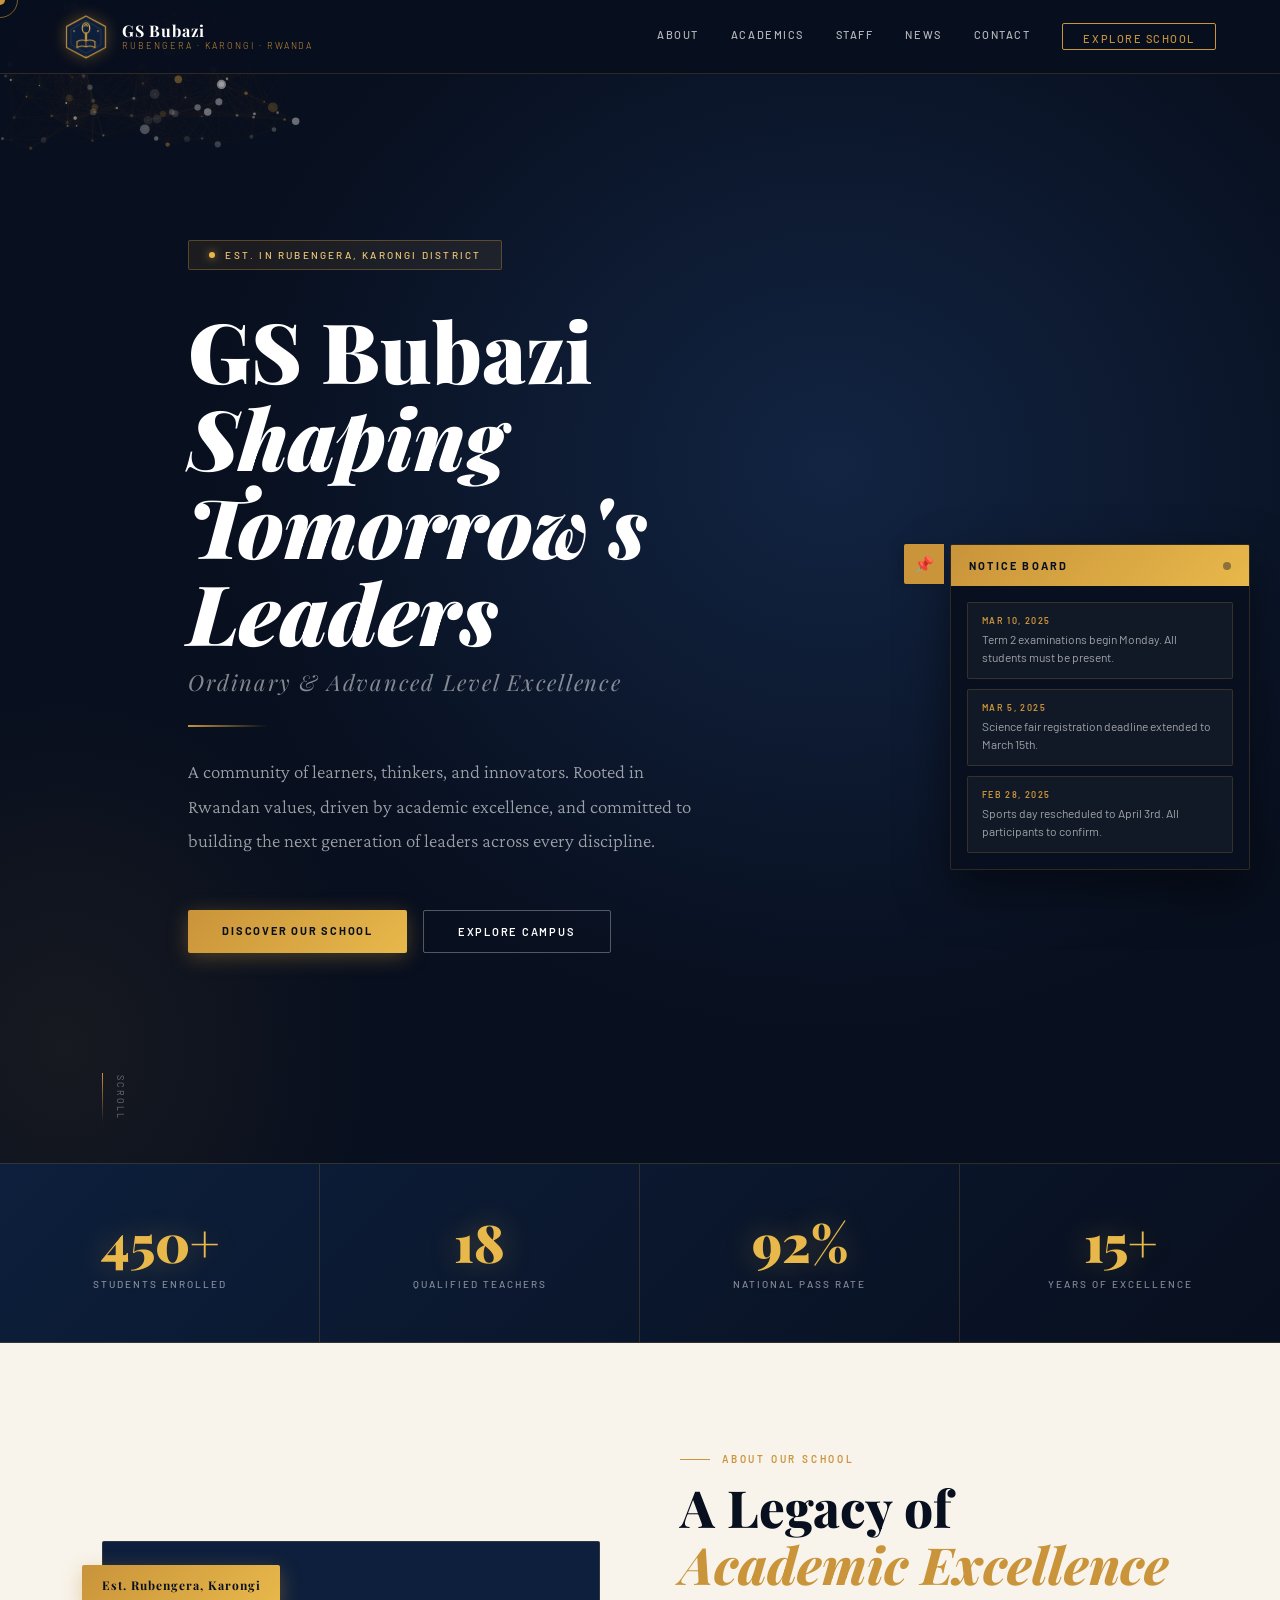
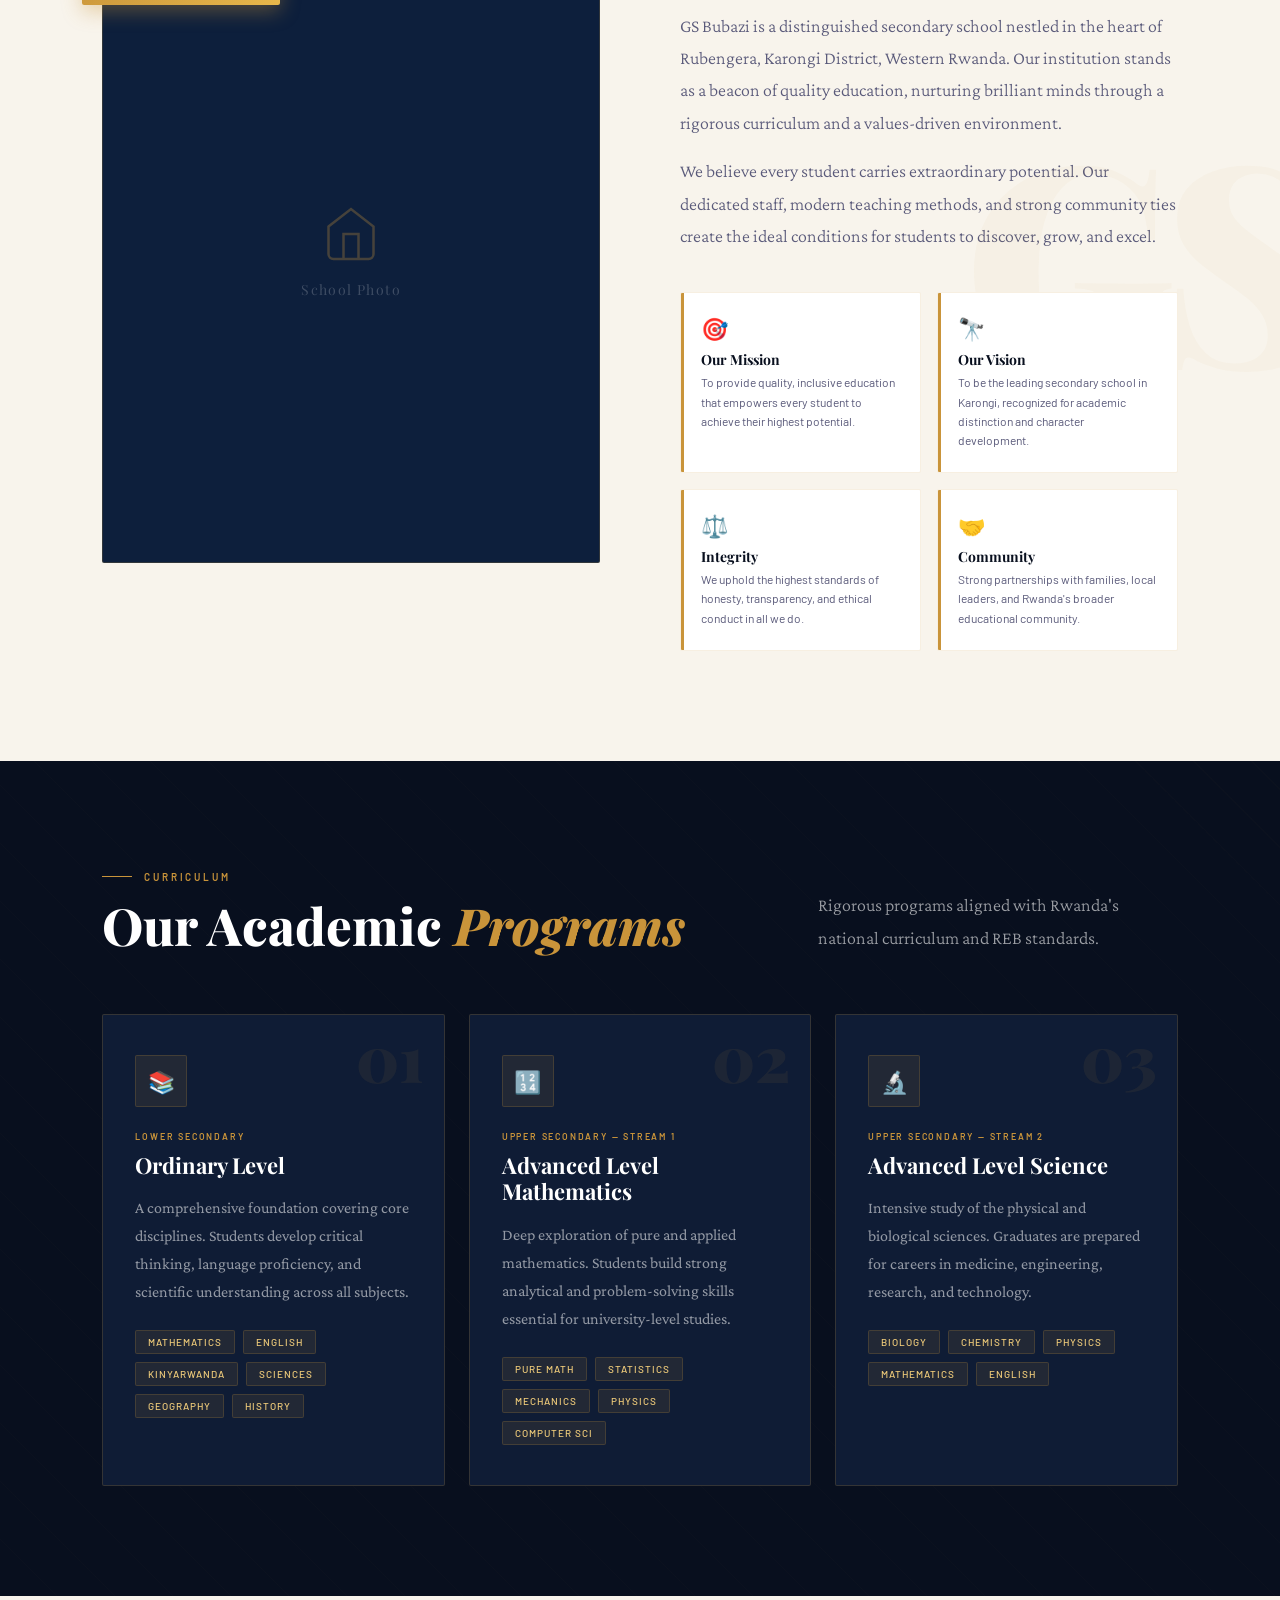
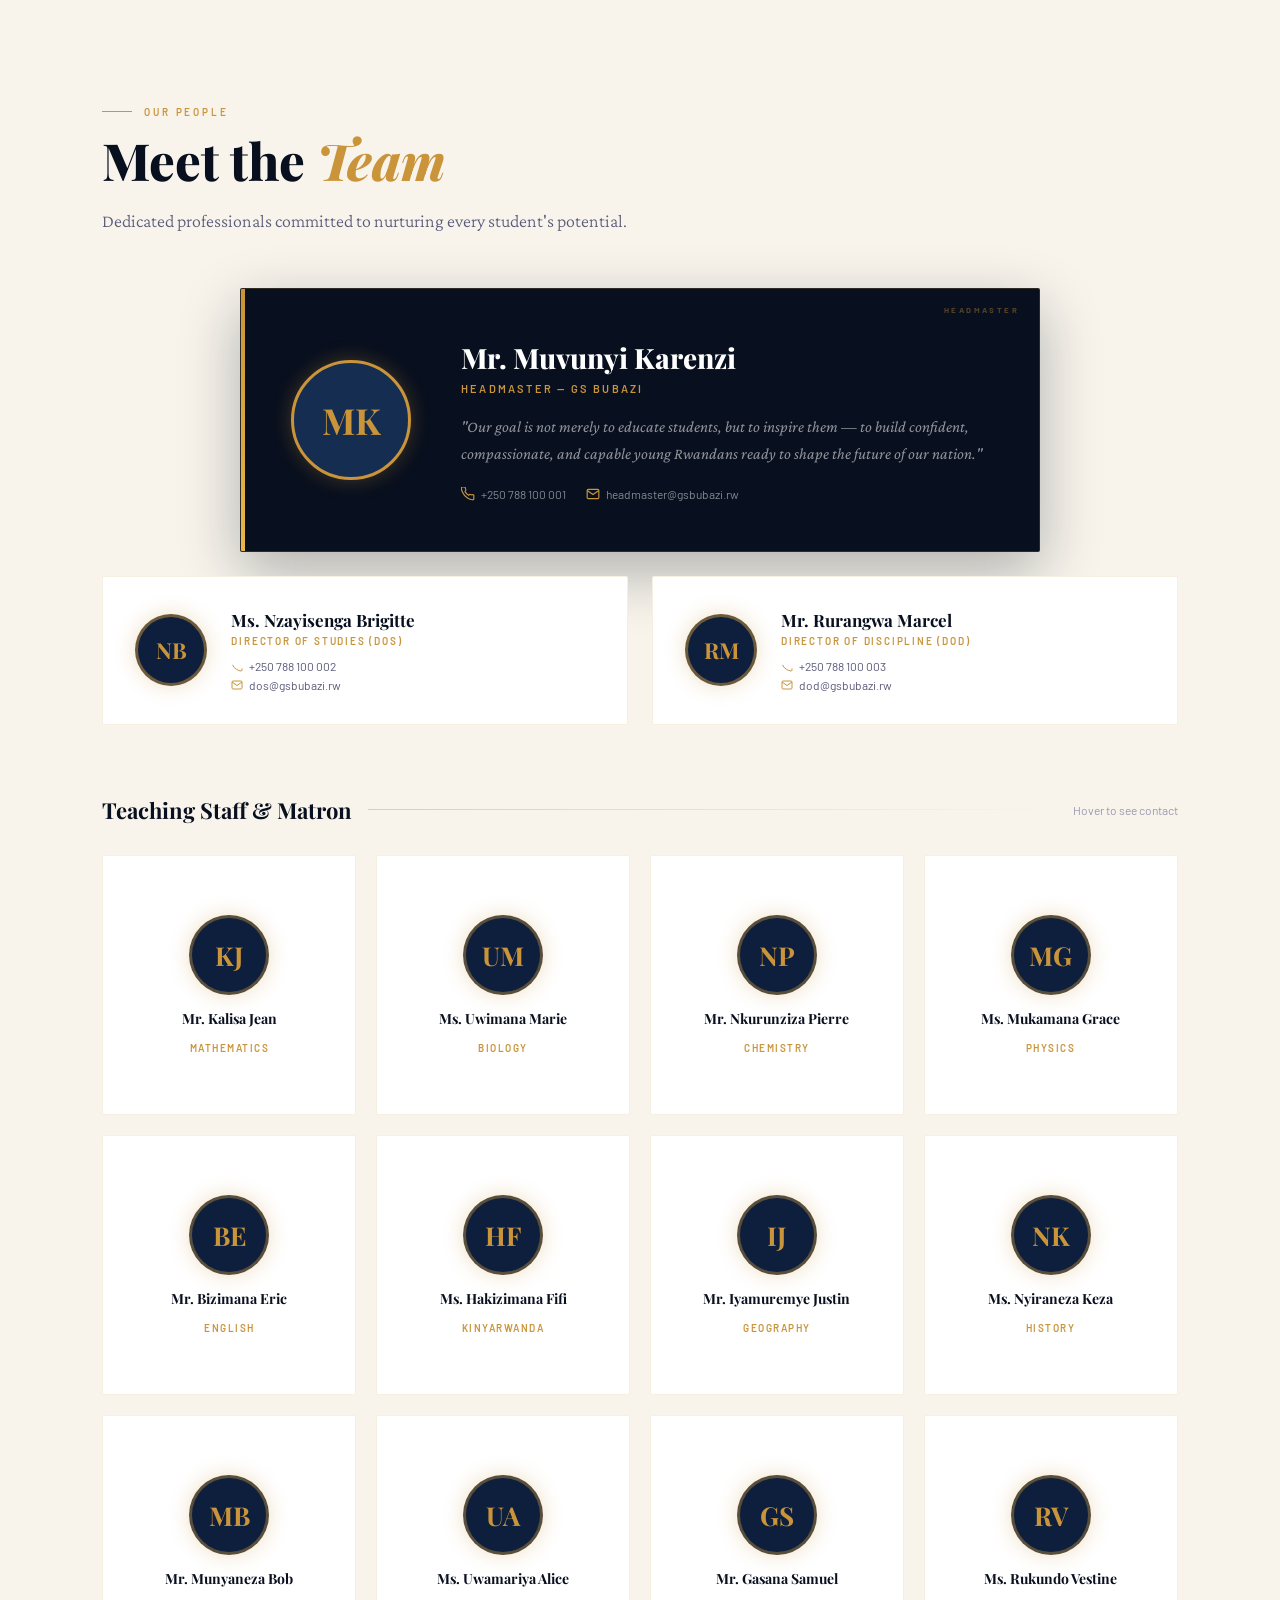
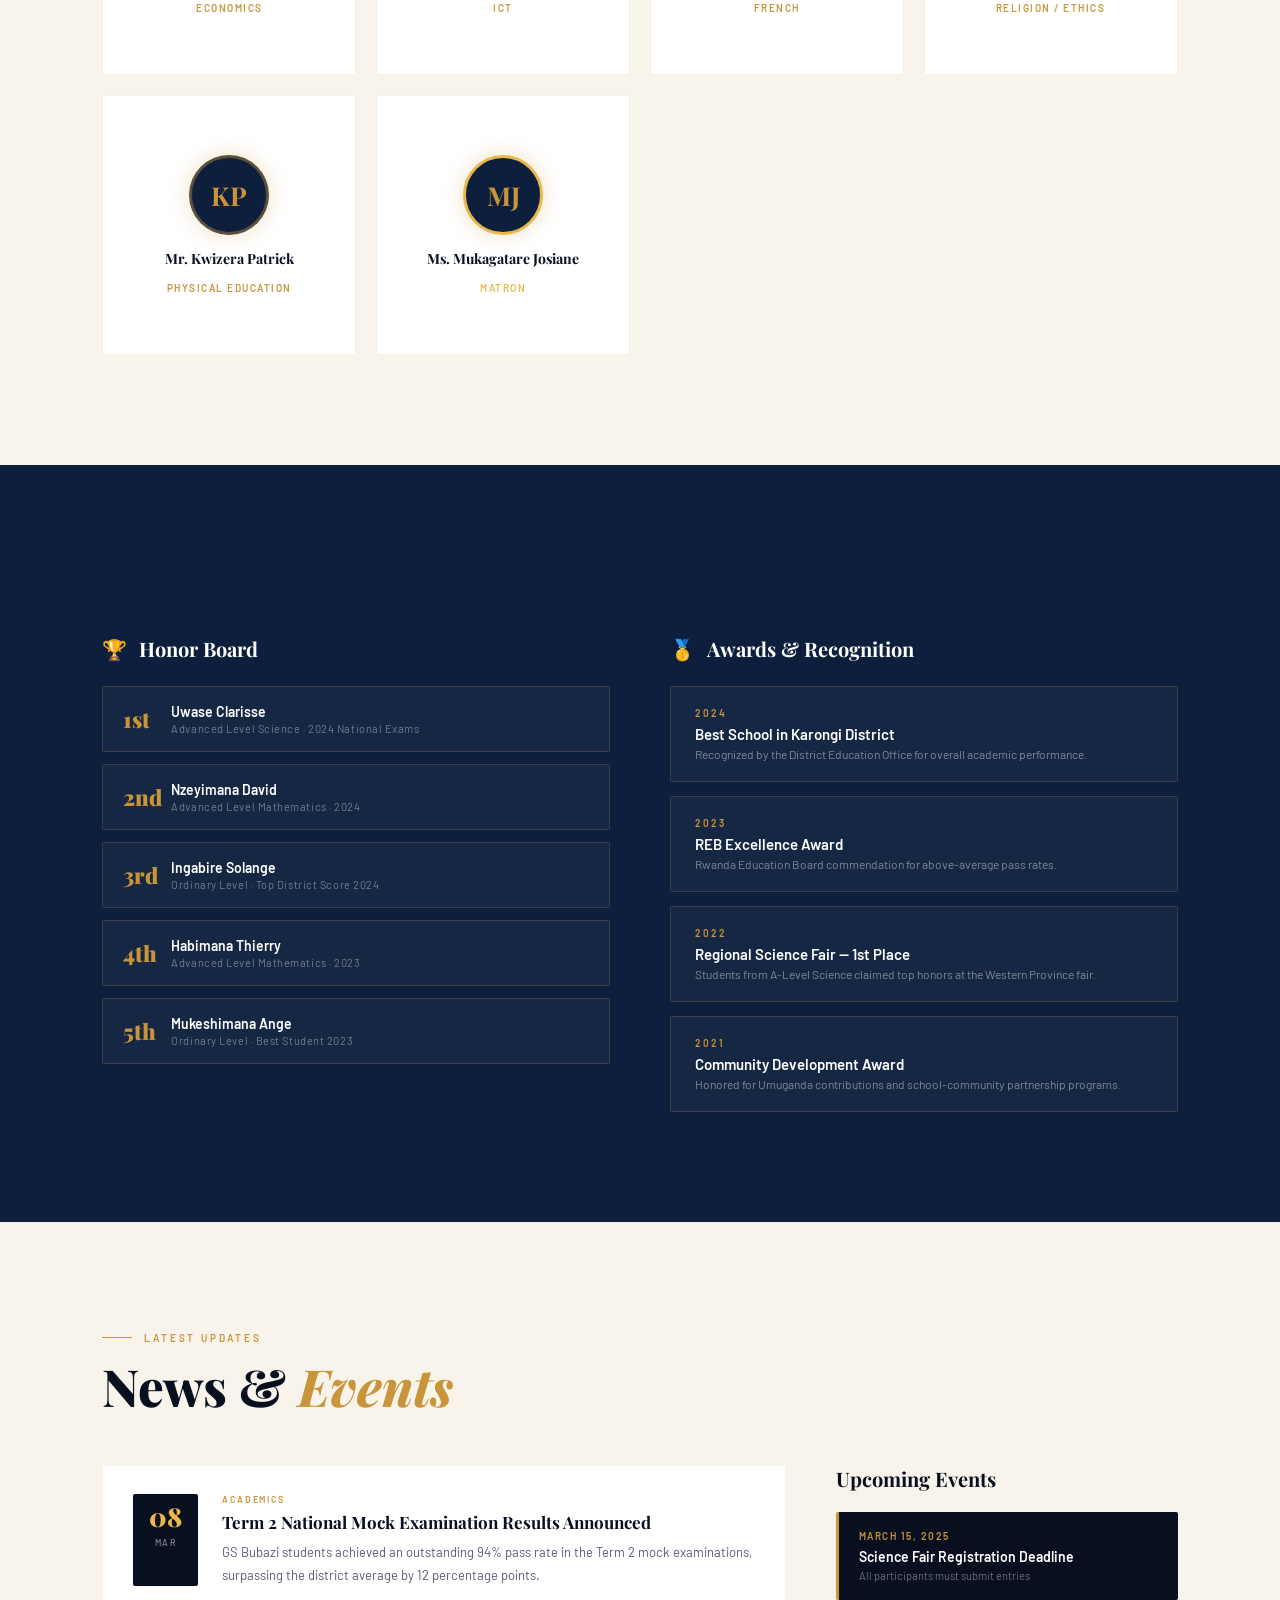
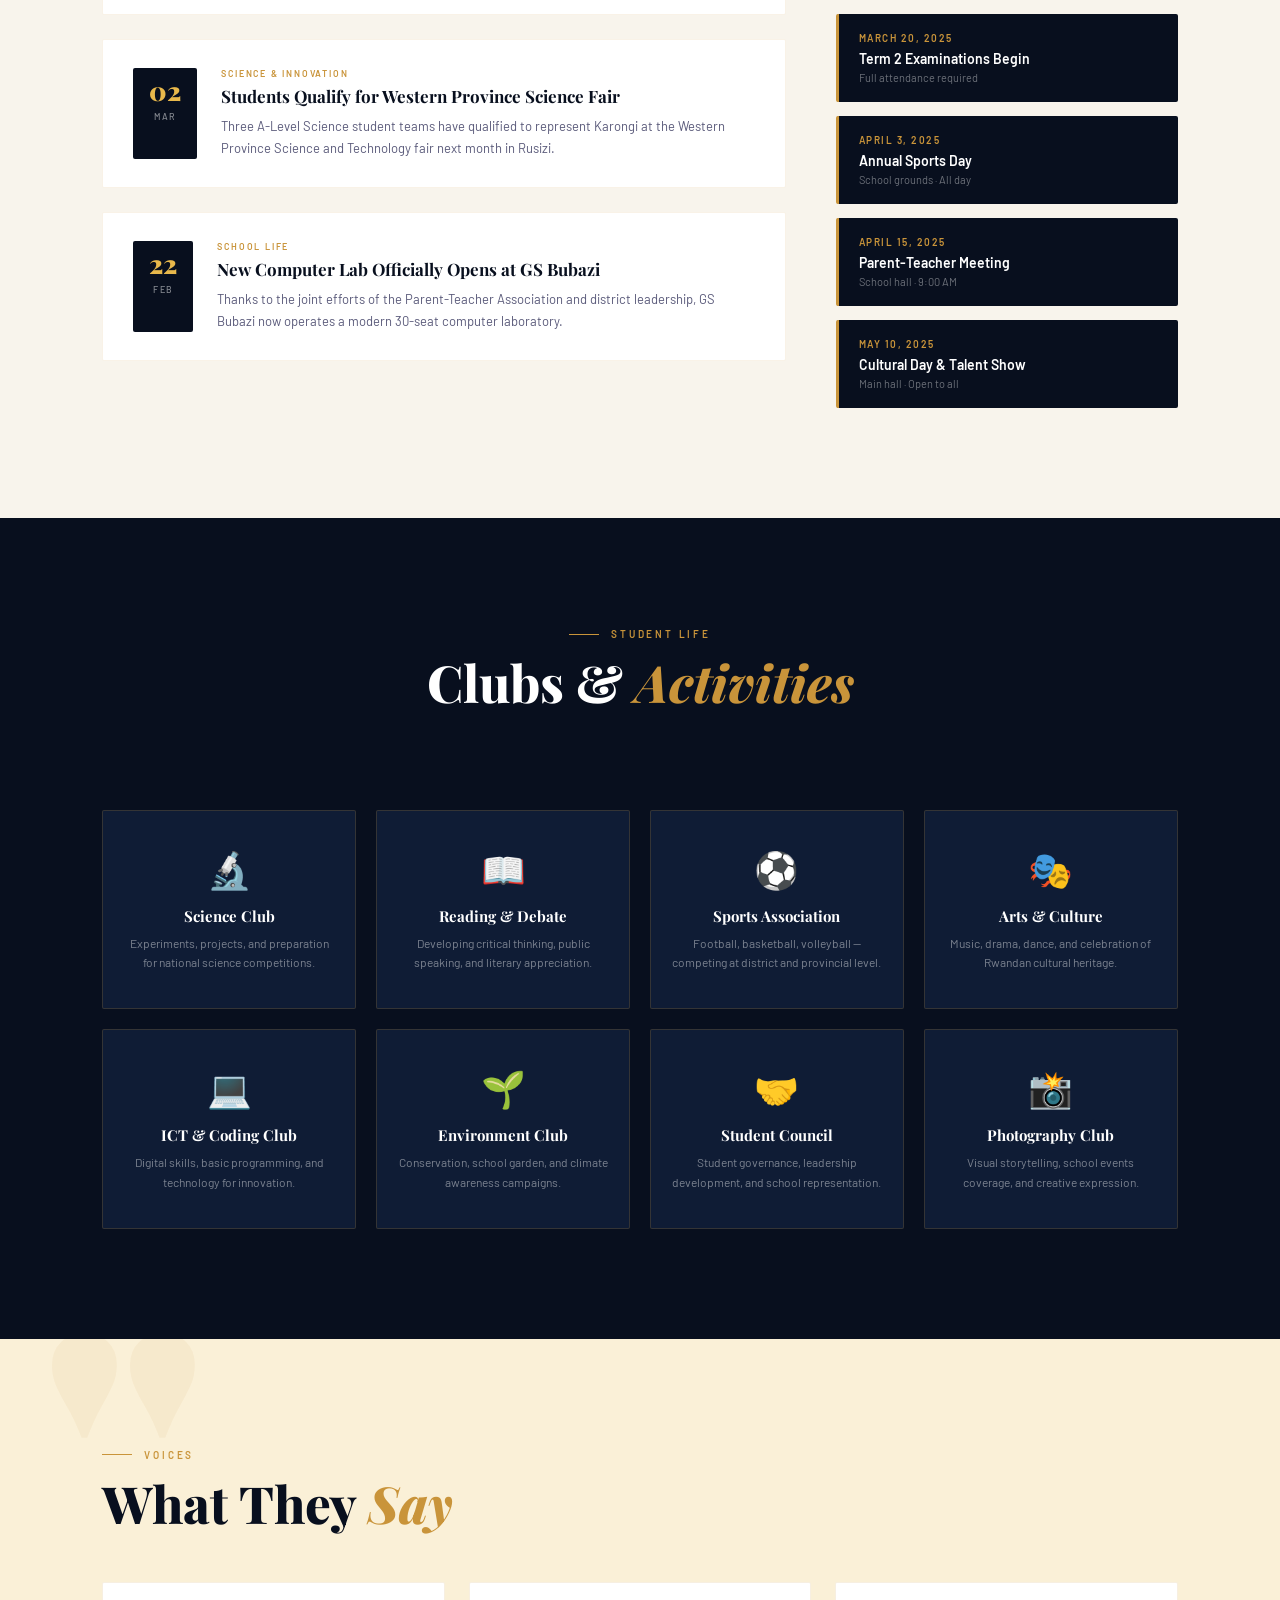
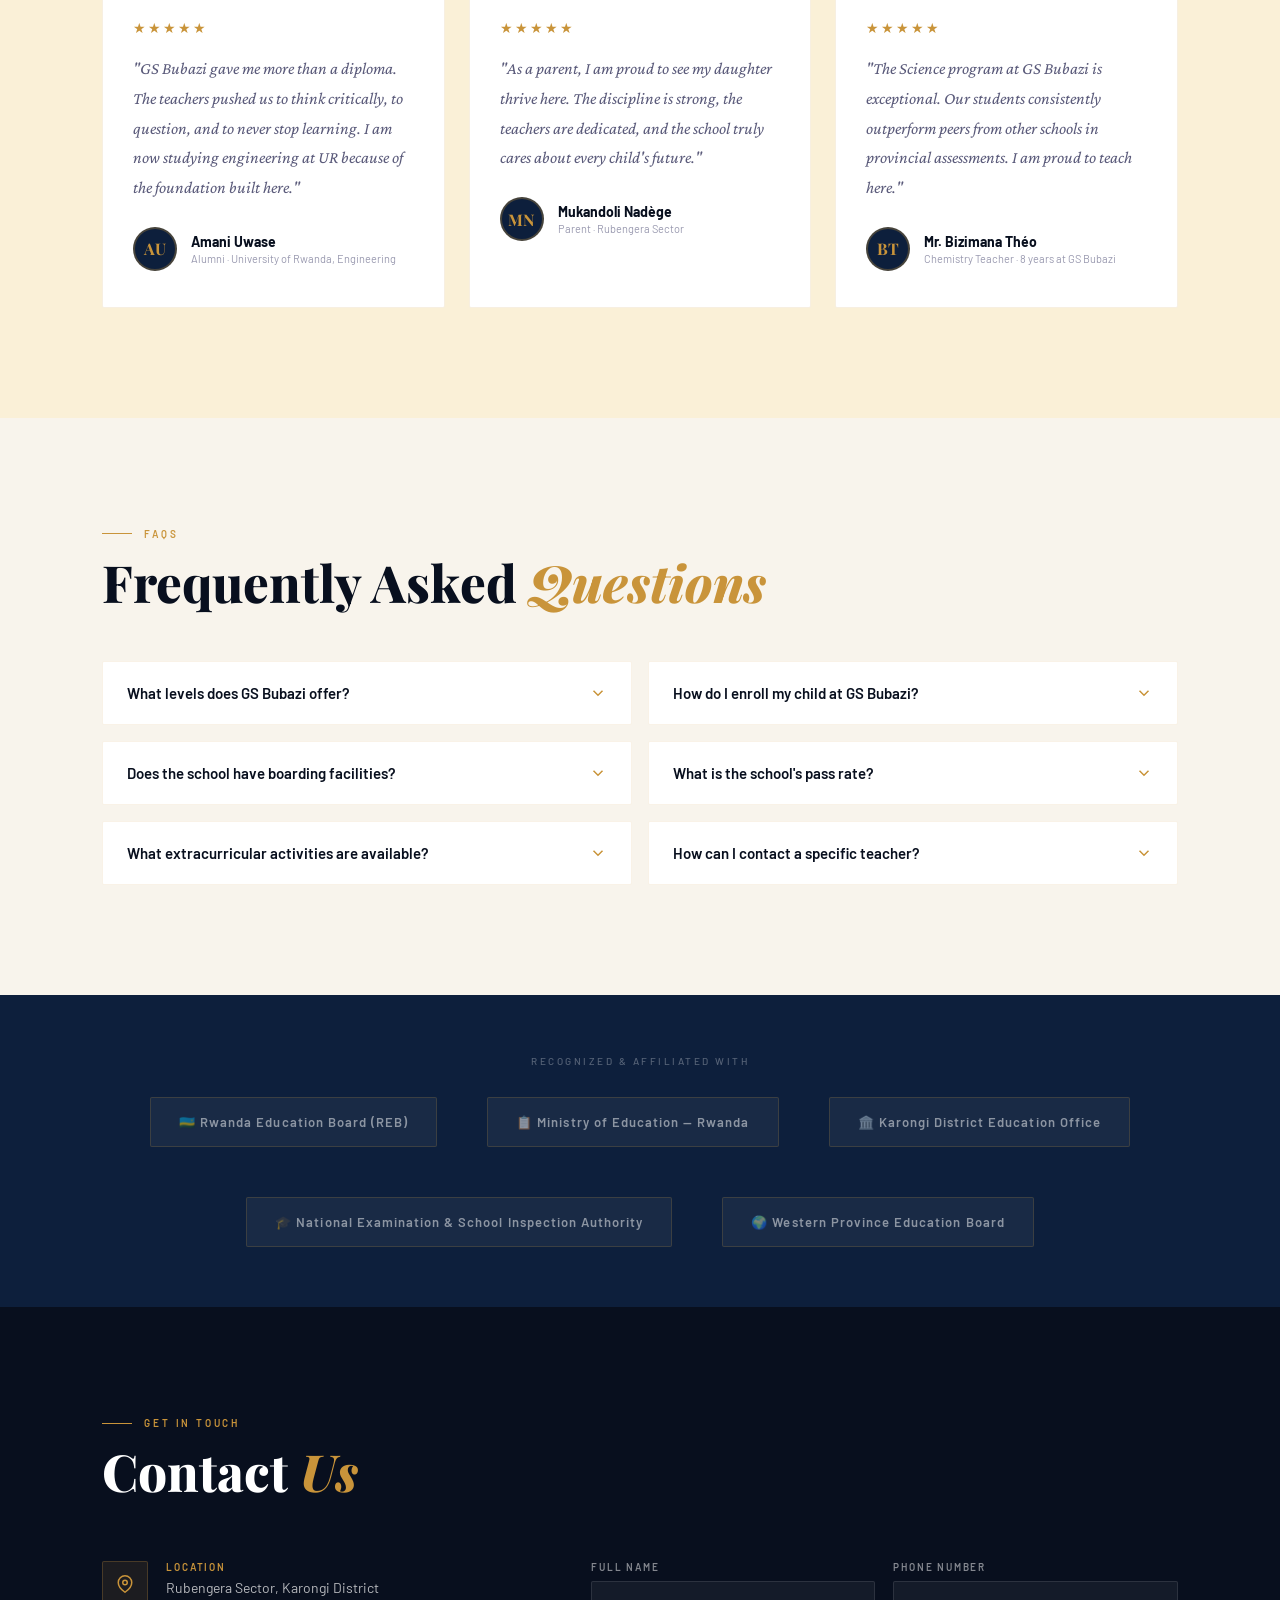
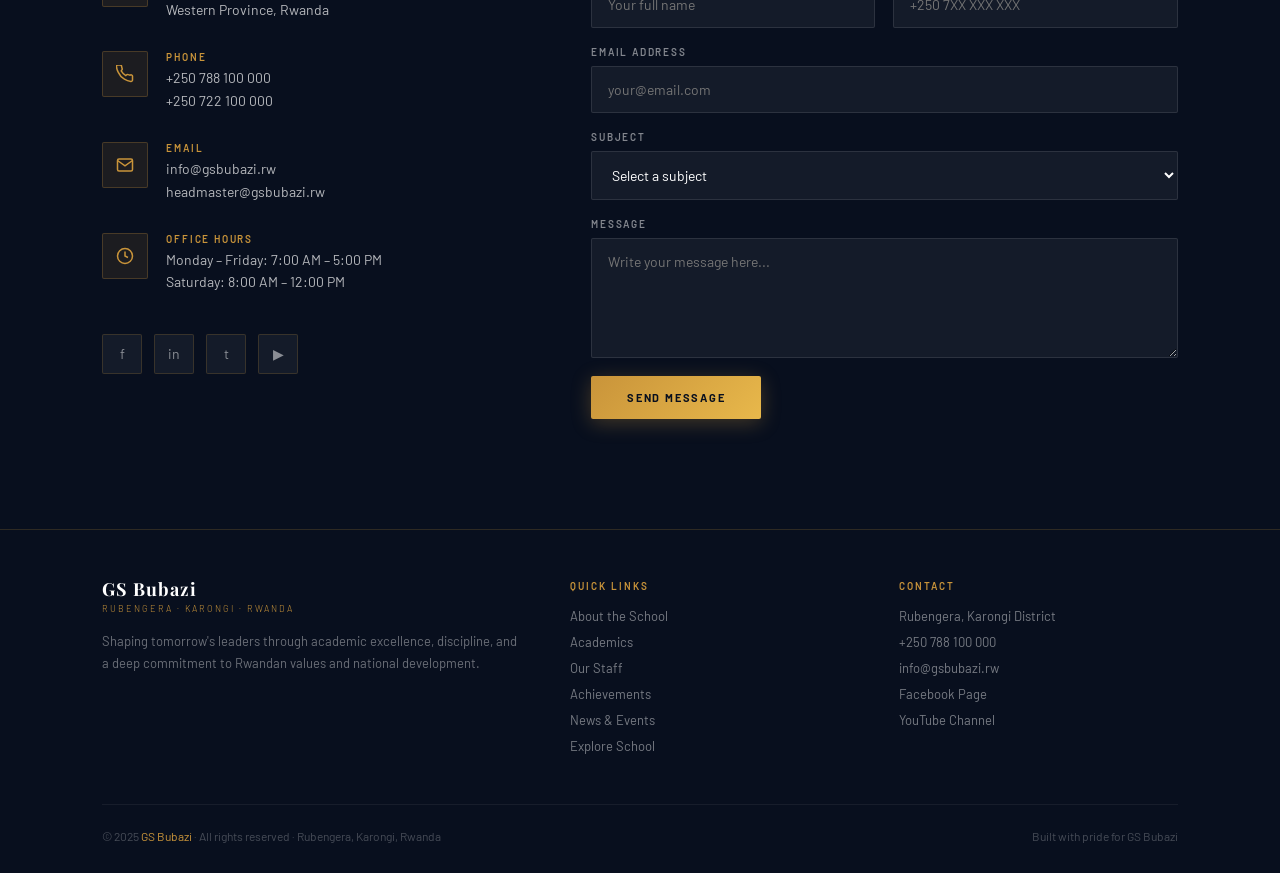
==== index.html @ 4add9e38 "Add files via upload" ====
<!DOCTYPE html>
<html lang="en">
<head>
  <meta charset="UTF-8">
  <meta name="viewport" content="width=device-width, initial-scale=1.0">
  <title>GS Bubazi — Excellence in Education | Rubengera, Karongi</title>
  <meta name="description" content="GS Bubazi is a leading secondary school in Rubengera, Karongi, Rwanda offering Ordinary Level and Advanced Level programs in Mathematics and Science.">
  <link rel="stylesheet" href="style.css">
</head>
<body>

  <!-- CURSOR -->
  <div class="cursor"></div>
  <div class="cursor-ring"></div>

  <!-- ══ NOTICE BOARD ══ -->
  <div class="notice-board">
    <button class="notice-toggle">📌</button>
    <div class="notice-content">
      <div class="notice-header">
        <span>Notice Board</span>
        <div class="notice-dot"></div>
      </div>
      <div class="notice-items">
        <div class="notice-item">
          <div class="notice-item-date">Mar 10, 2025</div>
          <div class="notice-item-text">Term 2 examinations begin Monday. All students must be present.</div>
        </div>
        <div class="notice-item">
          <div class="notice-item-date">Mar 5, 2025</div>
          <div class="notice-item-text">Science fair registration deadline extended to March 15th.</div>
        </div>
        <div class="notice-item">
          <div class="notice-item-date">Feb 28, 2025</div>
          <div class="notice-item-text">Sports day rescheduled to April 3rd. All participants to confirm.</div>
        </div>
      </div>
    </div>
  </div>

  <!-- ══ NAVIGATION ══ -->
  <nav>
    <a href="#" class="nav-logo">
      <svg class="nav-crest-svg" viewBox="0 0 60 60" fill="none" xmlns="http://www.w3.org/2000/svg">
        <!-- Hexagonal crest -->
        <polygon points="30,2 56,16 56,44 30,58 4,44 4,16" fill="#0d1f3c" stroke="#c9943a" stroke-width="1.5"/>
        <polygon points="30,8 50,20 50,40 30,52 10,40 10,20" fill="none" stroke="rgba(201,148,58,0.3)" stroke-width="0.8"/>
        <!-- Torch flame -->
        <ellipse cx="30" cy="18" rx="5" ry="7" fill="none" stroke="#e8b84b" stroke-width="1.5"/>
        <path d="M27 16 Q30 10 33 16" fill="rgba(232,184,75,0.4)" stroke="#e8b84b" stroke-width="1"/>
        <!-- Torch handle -->
        <rect x="28.5" y="24" width="3" height="10" rx="1" fill="#c9943a"/>
        <!-- Open book -->
        <path d="M18 36 Q24 33 30 35 Q36 33 42 36 L42 44 Q36 41 30 43 Q24 41 18 44 Z" fill="none" stroke="#c9943a" stroke-width="1.5"/>
        <line x1="30" y1="35" x2="30" y2="43" stroke="#c9943a" stroke-width="1"/>
        <!-- Stars -->
        <circle cx="14" cy="22" r="1.2" fill="#e8b84b" opacity="0.7"/>
        <circle cx="46" cy="22" r="1.2" fill="#e8b84b" opacity="0.7"/>
        <circle cx="30" cy="56" r="1" fill="#e8b84b" opacity="0.5"/>
      </svg>
      <div class="nav-brand">
        <span class="nav-brand-name">GS Bubazi</span>
        <span class="nav-brand-tagline">Rubengera · Karongi · Rwanda</span>
      </div>
    </a>

    <div class="nav-links">
      <a href="#about">About</a>
      <a href="#academics">Academics</a>
      <a href="#staff">Staff</a>
      <a href="#news">News</a>
      <a href="#contact">Contact</a>
      <a href="explore.html" class="nav-explore-btn">Explore School</a>
    </div>

    <button class="nav-hamburger" aria-label="Menu">
      <span></span><span></span><span></span>
    </button>
  </nav>

  <!-- ══ HERO ══ -->
  <section id="hero">
    <canvas id="heroCanvas" class="hero-canvas"></canvas>
    <div class="hero-overlay"></div>
    <div class="hero-content">
      <div class="hero-badge">
        <div class="hero-badge-dot"></div>
        <span>Est. in Rubengera, Karongi District</span>
      </div>
      <h1 class="hero-title">
        GS Bubazi
        <em>Shaping Tomorrow's Leaders</em>
      </h1>
      <p class="hero-subtitle">Ordinary & Advanced Level Excellence</p>
      <div class="hero-divider"></div>
      <p class="hero-desc">
        A community of learners, thinkers, and innovators. Rooted in Rwandan values, 
        driven by academic excellence, and committed to building the next generation 
        of leaders across every discipline.
      </p>
      <div class="hero-actions">
        <a href="#about" class="btn-gold">Discover Our School</a>
        <a href="explore.html" class="btn-outline">Explore Campus</a>
      </div>
    </div>
    <div class="hero-scroll-hint">
      <div class="hero-scroll-line"></div>
      <span>Scroll</span>
    </div>
  </section>

  <!-- ══ STATS ══ -->
  <div id="stats">
    <div class="stats-grid">
      <div class="stat-item reveal">
        <span class="stat-number" data-target="450" data-suffix="+">0</span>
        <span class="stat-label">Students Enrolled</span>
      </div>
      <div class="stat-item reveal reveal-delay-1">
        <span class="stat-number" data-target="18" data-suffix="">0</span>
        <span class="stat-label">Qualified Teachers</span>
      </div>
      <div class="stat-item reveal reveal-delay-2">
        <span class="stat-number" data-target="92" data-suffix="%">0</span>
        <span class="stat-label">National Pass Rate</span>
      </div>
      <div class="stat-item reveal reveal-delay-3">
        <span class="stat-number" data-target="15" data-suffix="+">0</span>
        <span class="stat-label">Years of Excellence</span>
      </div>
    </div>
  </div>

  <!-- ══ ABOUT ══ -->
  <section id="about">
    <div class="about-grid">
      <div class="about-image-wrap reveal">
        <div class="about-image-frame">
          <div class="about-image-placeholder">
            <svg viewBox="0 0 24 24" fill="none" stroke-width="1"><path d="M3 9l9-7 9 7v11a2 2 0 01-2 2H5a2 2 0 01-2-2z"/><polyline points="9,22 9,12 15,12 15,22"/></svg>
            <span>School Photo</span>
          </div>
          <div class="about-image-accent"></div>
        </div>
        <div class="about-image-badge">Est. Rubengera, Karongi</div>
      </div>

      <div class="about-content">
        <p class="section-label">About Our School</p>
        <h2 class="section-title">A Legacy of <em>Academic Excellence</em></h2>
        <p class="section-desc">
          GS Bubazi is a distinguished secondary school nestled in the heart of Rubengera, 
          Karongi District, Western Rwanda. Our institution stands as a beacon of 
          quality education, nurturing brilliant minds through a rigorous curriculum 
          and a values-driven environment.
        </p>
        <p class="section-desc" style="margin-top:16px;">
          We believe every student carries extraordinary potential. Our dedicated staff, 
          modern teaching methods, and strong community ties create the ideal conditions 
          for students to discover, grow, and excel.
        </p>

        <div class="about-values reveal reveal-delay-1">
          <div class="about-value-card">
            <span class="about-value-icon">🎯</span>
            <div class="about-value-title">Our Mission</div>
            <div class="about-value-text">To provide quality, inclusive education that empowers every student to achieve their highest potential.</div>
          </div>
          <div class="about-value-card">
            <span class="about-value-icon">🔭</span>
            <div class="about-value-title">Our Vision</div>
            <div class="about-value-text">To be the leading secondary school in Karongi, recognized for academic distinction and character development.</div>
          </div>
          <div class="about-value-card">
            <span class="about-value-icon">⚖️</span>
            <div class="about-value-title">Integrity</div>
            <div class="about-value-text">We uphold the highest standards of honesty, transparency, and ethical conduct in all we do.</div>
          </div>
          <div class="about-value-card">
            <span class="about-value-icon">🤝</span>
            <div class="about-value-title">Community</div>
            <div class="about-value-text">Strong partnerships with families, local leaders, and Rwanda's broader educational community.</div>
          </div>
        </div>
      </div>
    </div>
  </section>

  <!-- ══ ACADEMICS ══ -->
  <section id="academics">
    <div class="academics-header reveal">
      <div>
        <p class="section-label">Curriculum</p>
        <h2 class="section-title light">Our Academic <em>Programs</em></h2>
      </div>
      <p class="section-desc light" style="max-width:360px; margin:0;">
        Rigorous programs aligned with Rwanda's national curriculum and REB standards.
      </p>
    </div>

    <div class="academics-grid">
      <div class="academic-card reveal">
        <div class="academic-card-number">01</div>
        <div class="academic-card-icon">📚</div>
        <div class="academic-card-level">Lower Secondary</div>
        <h3 class="academic-card-title">Ordinary Level</h3>
        <p class="academic-card-desc">
          A comprehensive foundation covering core disciplines. Students develop critical 
          thinking, language proficiency, and scientific understanding across all subjects.
        </p>
        <div class="academic-card-subjects">
          <span class="subject-tag">Mathematics</span>
          <span class="subject-tag">English</span>
          <span class="subject-tag">Kinyarwanda</span>
          <span class="subject-tag">Sciences</span>
          <span class="subject-tag">Geography</span>
          <span class="subject-tag">History</span>
        </div>
      </div>

      <div class="academic-card reveal reveal-delay-1">
        <div class="academic-card-number">02</div>
        <div class="academic-card-icon">🔢</div>
        <div class="academic-card-level">Upper Secondary — Stream 1</div>
        <h3 class="academic-card-title">Advanced Level Mathematics</h3>
        <p class="academic-card-desc">
          Deep exploration of pure and applied mathematics. Students build strong 
          analytical and problem-solving skills essential for university-level studies.
        </p>
        <div class="academic-card-subjects">
          <span class="subject-tag">Pure Math</span>
          <span class="subject-tag">Statistics</span>
          <span class="subject-tag">Mechanics</span>
          <span class="subject-tag">Physics</span>
          <span class="subject-tag">Computer Sci</span>
        </div>
      </div>

      <div class="academic-card reveal reveal-delay-2">
        <div class="academic-card-number">03</div>
        <div class="academic-card-icon">🔬</div>
        <div class="academic-card-level">Upper Secondary — Stream 2</div>
        <h3 class="academic-card-title">Advanced Level Science</h3>
        <p class="academic-card-desc">
          Intensive study of the physical and biological sciences. Graduates are 
          prepared for careers in medicine, engineering, research, and technology.
        </p>
        <div class="academic-card-subjects">
          <span class="subject-tag">Biology</span>
          <span class="subject-tag">Chemistry</span>
          <span class="subject-tag">Physics</span>
          <span class="subject-tag">Mathematics</span>
          <span class="subject-tag">English</span>
        </div>
      </div>
    </div>
  </section>

  <!-- ══ STAFF ══ -->
  <section id="staff">
    <p class="section-label reveal">Our People</p>
    <h2 class="section-title reveal">Meet the <em>Team</em></h2>
    <p class="section-desc reveal">Dedicated professionals committed to nurturing every student's potential.</p>

    <div class="staff-leadership" style="margin-top:50px;">

      <!-- HEADMASTER -->
      <div class="headmaster-card reveal">
        <div class="staff-avatar">MK</div>
        <div class="headmaster-info">
          <h3 class="headmaster-name">Mr. Muvunyi Karenzi</h3>
          <div class="headmaster-role">Headmaster — GS Bubazi</div>
          <p class="headmaster-quote">
            "Our goal is not merely to educate students, but to inspire them — 
            to build confident, compassionate, and capable young Rwandans ready 
            to shape the future of our nation."
          </p>
          <div class="staff-contact-row">
            <div class="staff-contact-item">
              <svg viewBox="0 0 24 24" fill="none" stroke-width="2"><path d="M22 16.92v3a2 2 0 01-2.18 2 19.79 19.79 0 01-8.63-3.07A19.5 19.5 0 013.07 9.81 19.79 19.79 0 01.5 1.18 2 2 0 012.49 0h3a2 2 0 012 1.72 12.84 12.84 0 00.7 2.81 2 2 0 01-.45 2.11L6.91 7.91a16 16 0 006.18 6.18l.77-.77a2 2 0 012.11-.45 12.84 12.84 0 002.81.7A2 2 0 0122 15.5z"/></svg>
              +250 788 100 001
            </div>
            <div class="staff-contact-item">
              <svg viewBox="0 0 24 24" fill="none" stroke-width="2"><path d="M4 4h16c1.1 0 2 .9 2 2v12c0 1.1-.9 2-2 2H4c-1.1 0-2-.9-2-2V6c0-1.1.9-2 2-2z"/><polyline points="22,6 12,13 2,6"/></svg>
              headmaster@gsbubazi.rw
            </div>
          </div>
        </div>
      </div>

      <!-- DOS & DOD -->
      <div class="leadership-pair">
        <div class="leader-card reveal">
          <div class="staff-avatar">NB</div>
          <div>
            <div class="leader-name">Ms. Nzayisenga Brigitte</div>
            <div class="leader-role">Director of Studies (DOS)</div>
            <div class="leader-contacts">
              <div class="leader-contact-item">
                <svg viewBox="0 0 24 24" fill="none" stroke-width="2"><path d="M22 16.92v3a2 2 0 01-2.18 2 19.79 19.79 0 01-8.63-3.07A19.5 19.5 0 013.07 9.81"/></svg>
                +250 788 100 002
              </div>
              <div class="leader-contact-item">
                <svg viewBox="0 0 24 24" fill="none" stroke-width="2"><path d="M4 4h16c1.1 0 2 .9 2 2v12c0 1.1-.9 2-2 2H4c-1.1 0-2-.9-2-2V6c0-1.1.9-2 2-2z"/><polyline points="22,6 12,13 2,6"/></svg>
                dos@gsbubazi.rw
              </div>
            </div>
          </div>
        </div>

        <div class="leader-card reveal reveal-delay-1">
          <div class="staff-avatar">RM</div>
          <div>
            <div class="leader-name">Mr. Rurangwa Marcel</div>
            <div class="leader-role">Director of Discipline (DOD)</div>
            <div class="leader-contacts">
              <div class="leader-contact-item">
                <svg viewBox="0 0 24 24" fill="none" stroke-width="2"><path d="M22 16.92v3a2 2 0 01-2.18 2 19.79 19.79 0 01-8.63-3.07A19.5 19.5 0 013.07 9.81"/></svg>
                +250 788 100 003
              </div>
              <div class="leader-contact-item">
                <svg viewBox="0 0 24 24" fill="none" stroke-width="2"><path d="M4 4h16c1.1 0 2 .9 2 2v12c0 1.1-.9 2-2 2H4c-1.1 0-2-.9-2-2V6c0-1.1.9-2 2-2z"/><polyline points="22,6 12,13 2,6"/></svg>
                dod@gsbubazi.rw
              </div>
            </div>
          </div>
        </div>
      </div>
    </div>

    <!-- TEACHERS -->
    <div class="teachers-header reveal">
      <h3>Teaching Staff & Matron</h3>
      <div class="teachers-header-line"></div>
      <span style="font-size:12px;color:var(--text-light);white-space:nowrap;">Hover to see contact</span>
    </div>

    <div class="teachers-grid">
      <!-- Teacher cards — 14 teachers + matron -->
      <!-- Each card flips to show contact info on hover -->

      <div class="teacher-card reveal">
        <div class="teacher-card-inner">
          <div class="teacher-card-front">
            <div class="staff-avatar">KJ</div>
            <div class="teacher-front-name">Mr. Kalisa Jean</div>
            <div class="teacher-front-subject">Mathematics</div>
          </div>
          <div class="teacher-card-back">
            <div class="teacher-back-name">Mr. Kalisa Jean</div>
            <div class="teacher-back-role">Mathematics Teacher</div>
            <div class="teacher-back-divider"></div>
            <div class="teacher-back-contacts">
              <div class="teacher-back-contact">
                <svg viewBox="0 0 24 24" fill="none" stroke-width="2"><path d="M22 16.92v3a2 2 0 01-2.18 2 19.79 19.79 0 01-8.63-3.07"/></svg>
                +250 788 200 001
              </div>
              <div class="teacher-back-contact">
                <svg viewBox="0 0 24 24" fill="none" stroke-width="2"><path d="M4 4h16c1.1 0 2 .9 2 2v12c0 1.1-.9 2-2 2H4"/><polyline points="22,6 12,13 2,6"/></svg>
                k.jean@gsbubazi.rw
              </div>
            </div>
          </div>
        </div>
      </div>

      <div class="teacher-card reveal reveal-delay-1">
        <div class="teacher-card-inner">
          <div class="teacher-card-front">
            <div class="staff-avatar">UM</div>
            <div class="teacher-front-name">Ms. Uwimana Marie</div>
            <div class="teacher-front-subject">Biology</div>
          </div>
          <div class="teacher-card-back">
            <div class="teacher-back-name">Ms. Uwimana Marie</div>
            <div class="teacher-back-role">Biology Teacher</div>
            <div class="teacher-back-divider"></div>
            <div class="teacher-back-contacts">
              <div class="teacher-back-contact">
                <svg viewBox="0 0 24 24" fill="none" stroke-width="2"><path d="M22 16.92v3a2 2 0 01-2.18 2 19.79 19.79 0 01-8.63-3.07"/></svg>
                +250 788 200 002
              </div>
              <div class="teacher-back-contact">
                <svg viewBox="0 0 24 24" fill="none" stroke-width="2"><path d="M4 4h16c1.1 0 2 .9 2 2v12c0 1.1-.9 2-2 2H4"/><polyline points="22,6 12,13 2,6"/></svg>
                u.marie@gsbubazi.rw
              </div>
            </div>
          </div>
        </div>
      </div>

      <div class="teacher-card reveal reveal-delay-2">
        <div class="teacher-card-inner">
          <div class="teacher-card-front">
            <div class="staff-avatar">NP</div>
            <div class="teacher-front-name">Mr. Nkurunziza Pierre</div>
            <div class="teacher-front-subject">Chemistry</div>
          </div>
          <div class="teacher-card-back">
            <div class="teacher-back-name">Mr. Nkurunziza Pierre</div>
            <div class="teacher-back-role">Chemistry Teacher</div>
            <div class="teacher-back-divider"></div>
            <div class="teacher-back-contacts">
              <div class="teacher-back-contact">
                <svg viewBox="0 0 24 24" fill="none" stroke-width="2"><path d="M22 16.92v3a2 2 0 01-2.18 2 19.79 19.79 0 01-8.63-3.07"/></svg>
                +250 788 200 003
              </div>
              <div class="teacher-back-contact">
                <svg viewBox="0 0 24 24" fill="none" stroke-width="2"><path d="M4 4h16c1.1 0 2 .9 2 2v12c0 1.1-.9 2-2 2H4"/><polyline points="22,6 12,13 2,6"/></svg>
                n.pierre@gsbubazi.rw
              </div>
            </div>
          </div>
        </div>
      </div>

      <div class="teacher-card reveal">
        <div class="teacher-card-inner">
          <div class="teacher-card-front">
            <div class="staff-avatar">MG</div>
            <div class="teacher-front-name">Ms. Mukamana Grace</div>
            <div class="teacher-front-subject">Physics</div>
          </div>
          <div class="teacher-card-back">
            <div class="teacher-back-name">Ms. Mukamana Grace</div>
            <div class="teacher-back-role">Physics Teacher</div>
            <div class="teacher-back-divider"></div>
            <div class="teacher-back-contacts">
              <div class="teacher-back-contact">
                <svg viewBox="0 0 24 24" fill="none" stroke-width="2"><path d="M22 16.92v3a2 2 0 01-2.18 2 19.79 19.79 0 01-8.63-3.07"/></svg>
                +250 788 200 004
              </div>
              <div class="teacher-back-contact">
                <svg viewBox="0 0 24 24" fill="none" stroke-width="2"><path d="M4 4h16c1.1 0 2 .9 2 2v12c0 1.1-.9 2-2 2H4"/><polyline points="22,6 12,13 2,6"/></svg>
                m.grace@gsbubazi.rw
              </div>
            </div>
          </div>
        </div>
      </div>

      <div class="teacher-card reveal reveal-delay-1">
        <div class="teacher-card-inner">
          <div class="teacher-card-front">
            <div class="staff-avatar">BE</div>
            <div class="teacher-front-name">Mr. Bizimana Eric</div>
            <div class="teacher-front-subject">English</div>
          </div>
          <div class="teacher-card-back">
            <div class="teacher-back-name">Mr. Bizimana Eric</div>
            <div class="teacher-back-role">English Teacher</div>
            <div class="teacher-back-divider"></div>
            <div class="teacher-back-contacts">
              <div class="teacher-back-contact">
                <svg viewBox="0 0 24 24" fill="none" stroke-width="2"><path d="M22 16.92v3a2 2 0 01-2.18 2 19.79 19.79 0 01-8.63-3.07"/></svg>
                +250 788 200 005
              </div>
              <div class="teacher-back-contact">
                <svg viewBox="0 0 24 24" fill="none" stroke-width="2"><path d="M4 4h16c1.1 0 2 .9 2 2v12c0 1.1-.9 2-2 2H4"/><polyline points="22,6 12,13 2,6"/></svg>
                b.eric@gsbubazi.rw
              </div>
            </div>
          </div>
        </div>
      </div>

      <div class="teacher-card reveal reveal-delay-2">
        <div class="teacher-card-inner">
          <div class="teacher-card-front">
            <div class="staff-avatar">HF</div>
            <div class="teacher-front-name">Ms. Hakizimana Fifi</div>
            <div class="teacher-front-subject">Kinyarwanda</div>
          </div>
          <div class="teacher-card-back">
            <div class="teacher-back-name">Ms. Hakizimana Fifi</div>
            <div class="teacher-back-role">Kinyarwanda Teacher</div>
            <div class="teacher-back-divider"></div>
            <div class="teacher-back-contacts">
              <div class="teacher-back-contact">
                <svg viewBox="0 0 24 24" fill="none" stroke-width="2"><path d="M22 16.92v3a2 2 0 01-2.18 2 19.79 19.79 0 01-8.63-3.07"/></svg>
                +250 788 200 006
              </div>
              <div class="teacher-back-contact">
                <svg viewBox="0 0 24 24" fill="none" stroke-width="2"><path d="M4 4h16c1.1 0 2 .9 2 2v12c0 1.1-.9 2-2 2H4"/><polyline points="22,6 12,13 2,6"/></svg>
                h.fifi@gsbubazi.rw
              </div>
            </div>
          </div>
        </div>
      </div>

      <div class="teacher-card reveal">
        <div class="teacher-card-inner">
          <div class="teacher-card-front">
            <div class="staff-avatar">IJ</div>
            <div class="teacher-front-name">Mr. Iyamuremye Justin</div>
            <div class="teacher-front-subject">Geography</div>
          </div>
          <div class="teacher-card-back">
            <div class="teacher-back-name">Mr. Iyamuremye Justin</div>
            <div class="teacher-back-role">Geography Teacher</div>
            <div class="teacher-back-divider"></div>
            <div class="teacher-back-contacts">
              <div class="teacher-back-contact">
                <svg viewBox="0 0 24 24" fill="none" stroke-width="2"><path d="M22 16.92v3a2 2 0 01-2.18 2 19.79 19.79 0 01-8.63-3.07"/></svg>
                +250 788 200 007
              </div>
              <div class="teacher-back-contact">
                <svg viewBox="0 0 24 24" fill="none" stroke-width="2"><path d="M4 4h16c1.1 0 2 .9 2 2v12c0 1.1-.9 2-2 2H4"/><polyline points="22,6 12,13 2,6"/></svg>
                i.justin@gsbubazi.rw
              </div>
            </div>
          </div>
        </div>
      </div>

      <div class="teacher-card reveal reveal-delay-1">
        <div class="teacher-card-inner">
          <div class="teacher-card-front">
            <div class="staff-avatar">NK</div>
            <div class="teacher-front-name">Ms. Nyiraneza Keza</div>
            <div class="teacher-front-subject">History</div>
          </div>
          <div class="teacher-card-back">
            <div class="teacher-back-name">Ms. Nyiraneza Keza</div>
            <div class="teacher-back-role">History Teacher</div>
            <div class="teacher-back-divider"></div>
            <div class="teacher-back-contacts">
              <div class="teacher-back-contact">
                <svg viewBox="0 0 24 24" fill="none" stroke-width="2"><path d="M22 16.92v3a2 2 0 01-2.18 2 19.79 19.79 0 01-8.63-3.07"/></svg>
                +250 788 200 008
              </div>
              <div class="teacher-back-contact">
                <svg viewBox="0 0 24 24" fill="none" stroke-width="2"><path d="M4 4h16c1.1 0 2 .9 2 2v12c0 1.1-.9 2-2 2H4"/><polyline points="22,6 12,13 2,6"/></svg>
                n.keza@gsbubazi.rw
              </div>
            </div>
          </div>
        </div>
      </div>

      <div class="teacher-card reveal reveal-delay-2">
        <div class="teacher-card-inner">
          <div class="teacher-card-front">
            <div class="staff-avatar">MB</div>
            <div class="teacher-front-name">Mr. Munyaneza Bob</div>
            <div class="teacher-front-subject">Economics</div>
          </div>
          <div class="teacher-card-back">
            <div class="teacher-back-name">Mr. Munyaneza Bob</div>
            <div class="teacher-back-role">Economics Teacher</div>
            <div class="teacher-back-divider"></div>
            <div class="teacher-back-contacts">
              <div class="teacher-back-contact">
                <svg viewBox="0 0 24 24" fill="none" stroke-width="2"><path d="M22 16.92v3a2 2 0 01-2.18 2 19.79 19.79 0 01-8.63-3.07"/></svg>
                +250 788 200 009
              </div>
              <div class="teacher-back-contact">
                <svg viewBox="0 0 24 24" fill="none" stroke-width="2"><path d="M4 4h16c1.1 0 2 .9 2 2v12c0 1.1-.9 2-2 2H4"/><polyline points="22,6 12,13 2,6"/></svg>
                m.bob@gsbubazi.rw
              </div>
            </div>
          </div>
        </div>
      </div>

      <div class="teacher-card reveal">
        <div class="teacher-card-inner">
          <div class="teacher-card-front">
            <div class="staff-avatar">UA</div>
            <div class="teacher-front-name">Ms. Uwamariya Alice</div>
            <div class="teacher-front-subject">ICT</div>
          </div>
          <div class="teacher-card-back">
            <div class="teacher-back-name">Ms. Uwamariya Alice</div>
            <div class="teacher-back-role">ICT Teacher</div>
            <div class="teacher-back-divider"></div>
            <div class="teacher-back-contacts">
              <div class="teacher-back-contact">
                <svg viewBox="0 0 24 24" fill="none" stroke-width="2"><path d="M22 16.92v3a2 2 0 01-2.18 2 19.79 19.79 0 01-8.63-3.07"/></svg>
                +250 788 200 010
              </div>
              <div class="teacher-back-contact">
                <svg viewBox="0 0 24 24" fill="none" stroke-width="2"><path d="M4 4h16c1.1 0 2 .9 2 2v12c0 1.1-.9 2-2 2H4"/><polyline points="22,6 12,13 2,6"/></svg>
                u.alice@gsbubazi.rw
              </div>
            </div>
          </div>
        </div>
      </div>

      <div class="teacher-card reveal reveal-delay-1">
        <div class="teacher-card-inner">
          <div class="teacher-card-front">
            <div class="staff-avatar">GS</div>
            <div class="teacher-front-name">Mr. Gasana Samuel</div>
            <div class="teacher-front-subject">French</div>
          </div>
          <div class="teacher-card-back">
            <div class="teacher-back-name">Mr. Gasana Samuel</div>
            <div class="teacher-back-role">French Teacher</div>
            <div class="teacher-back-divider"></div>
            <div class="teacher-back-contacts">
              <div class="teacher-back-contact">
                <svg viewBox="0 0 24 24" fill="none" stroke-width="2"><path d="M22 16.92v3a2 2 0 01-2.18 2 19.79 19.79 0 01-8.63-3.07"/></svg>
                +250 788 200 011
              </div>
              <div class="teacher-back-contact">
                <svg viewBox="0 0 24 24" fill="none" stroke-width="2"><path d="M4 4h16c1.1 0 2 .9 2 2v12c0 1.1-.9 2-2 2H4"/><polyline points="22,6 12,13 2,6"/></svg>
                g.samuel@gsbubazi.rw
              </div>
            </div>
          </div>
        </div>
      </div>

      <div class="teacher-card reveal reveal-delay-2">
        <div class="teacher-card-inner">
          <div class="teacher-card-front">
            <div class="staff-avatar">RV</div>
            <div class="teacher-front-name">Ms. Rukundo Vestine</div>
            <div class="teacher-front-subject">Religion / Ethics</div>
          </div>
          <div class="teacher-card-back">
            <div class="teacher-back-name">Ms. Rukundo Vestine</div>
            <div class="teacher-back-role">Religion & Ethics Teacher</div>
            <div class="teacher-back-divider"></div>
            <div class="teacher-back-contacts">
              <div class="teacher-back-contact">
                <svg viewBox="0 0 24 24" fill="none" stroke-width="2"><path d="M22 16.92v3a2 2 0 01-2.18 2 19.79 19.79 0 01-8.63-3.07"/></svg>
                +250 788 200 012
              </div>
              <div class="teacher-back-contact">
                <svg viewBox="0 0 24 24" fill="none" stroke-width="2"><path d="M4 4h16c1.1 0 2 .9 2 2v12c0 1.1-.9 2-2 2H4"/><polyline points="22,6 12,13 2,6"/></svg>
                r.vestine@gsbubazi.rw
              </div>
            </div>
          </div>
        </div>
      </div>

      <div class="teacher-card reveal">
        <div class="teacher-card-inner">
          <div class="teacher-card-front">
            <div class="staff-avatar">KP</div>
            <div class="teacher-front-name">Mr. Kwizera Patrick</div>
            <div class="teacher-front-subject">Physical Education</div>
          </div>
          <div class="teacher-card-back">
            <div class="teacher-back-name">Mr. Kwizera Patrick</div>
            <div class="teacher-back-role">P.E. Teacher</div>
            <div class="teacher-back-divider"></div>
            <div class="teacher-back-contacts">
              <div class="teacher-back-contact">
                <svg viewBox="0 0 24 24" fill="none" stroke-width="2"><path d="M22 16.92v3a2 2 0 01-2.18 2 19.79 19.79 0 01-8.63-3.07"/></svg>
                +250 788 200 013
              </div>
              <div class="teacher-back-contact">
                <svg viewBox="0 0 24 24" fill="none" stroke-width="2"><path d="M4 4h16c1.1 0 2 .9 2 2v12c0 1.1-.9 2-2 2H4"/><polyline points="22,6 12,13 2,6"/></svg>
                k.patrick@gsbubazi.rw
              </div>
            </div>
          </div>
        </div>
      </div>

      <!-- MATRON -->
      <div class="teacher-card reveal reveal-delay-1">
        <div class="teacher-card-inner">
          <div class="teacher-card-front">
            <div class="staff-avatar" style="border-color:var(--gold-bright);">MJ</div>
            <div class="teacher-front-name">Ms. Mukagatare Josiane</div>
            <div class="teacher-front-subject" style="color:var(--gold-bright);">Matron</div>
          </div>
          <div class="teacher-card-back">
            <div class="teacher-back-name">Ms. Mukagatare Josiane</div>
            <div class="teacher-back-role">School Matron</div>
            <div class="teacher-back-divider"></div>
            <div class="teacher-back-contacts">
              <div class="teacher-back-contact">
                <svg viewBox="0 0 24 24" fill="none" stroke-width="2"><path d="M22 16.92v3a2 2 0 01-2.18 2 19.79 19.79 0 01-8.63-3.07"/></svg>
                +250 788 200 014
              </div>
              <div class="teacher-back-contact">
                <svg viewBox="0 0 24 24" fill="none" stroke-width="2"><path d="M4 4h16c1.1 0 2 .9 2 2v12c0 1.1-.9 2-2 2H4"/><polyline points="22,6 12,13 2,6"/></svg>
                matron@gsbubazi.rw
              </div>
            </div>
          </div>
        </div>
      </div>
    </div>
  </section>

  <!-- ══ ACHIEVEMENTS ══ -->
  <section id="achievements">
    <div class="achievements-grid">
      <div class="achievement-block reveal">
        <h3><span>🏆</span> Honor Board</h3>
        <ul class="honor-list">
          <li class="honor-item">
            <div class="honor-rank">1st</div>
            <div class="honor-info">
              <div class="honor-name">Uwase Clarisse</div>
              <div class="honor-detail">Advanced Level Science · 2024 National Exams</div>
            </div>
          </li>
          <li class="honor-item">
            <div class="honor-rank">2nd</div>
            <div class="honor-info">
              <div class="honor-name">Nzeyimana David</div>
              <div class="honor-detail">Advanced Level Mathematics · 2024</div>
            </div>
          </li>
          <li class="honor-item">
            <div class="honor-rank">3rd</div>
            <div class="honor-info">
              <div class="honor-name">Ingabire Solange</div>
              <div class="honor-detail">Ordinary Level · Top District Score 2024</div>
            </div>
          </li>
          <li class="honor-item">
            <div class="honor-rank">4th</div>
            <div class="honor-info">
              <div class="honor-name">Habimana Thierry</div>
              <div class="honor-detail">Advanced Level Mathematics · 2023</div>
            </div>
          </li>
          <li class="honor-item">
            <div class="honor-rank">5th</div>
            <div class="honor-info">
              <div class="honor-name">Mukeshimana Ange</div>
              <div class="honor-detail">Ordinary Level · Best Student 2023</div>
            </div>
          </li>
        </ul>
      </div>

      <div class="achievement-block reveal reveal-delay-1">
        <h3><span>🥇</span> Awards & Recognition</h3>
        <div class="award-list">
          <div class="award-item">
            <div class="award-year">2024</div>
            <div class="award-title">Best School in Karongi District</div>
            <div class="award-desc">Recognized by the District Education Office for overall academic performance.</div>
          </div>
          <div class="award-item">
            <div class="award-year">2023</div>
            <div class="award-title">REB Excellence Award</div>
            <div class="award-desc">Rwanda Education Board commendation for above-average pass rates.</div>
          </div>
          <div class="award-item">
            <div class="award-year">2022</div>
            <div class="award-title">Regional Science Fair — 1st Place</div>
            <div class="award-desc">Students from A-Level Science claimed top honors at the Western Province fair.</div>
          </div>
          <div class="award-item">
            <div class="award-year">2021</div>
            <div class="award-title">Community Development Award</div>
            <div class="award-desc">Honored for Umuganda contributions and school-community partnership programs.</div>
          </div>
        </div>
      </div>
    </div>
  </section>

  <!-- ══ NEWS & EVENTS ══ -->
  <section id="news">
    <p class="section-label reveal">Latest Updates</p>
    <h2 class="section-title reveal">News & <em>Events</em></h2>

    <div class="news-events-grid">
      <div class="news-list">
        <div class="news-card reveal">
          <div class="news-date">
            <span class="news-date-day">08</span>
            <span class="news-date-month">Mar</span>
          </div>
          <div class="news-content">
            <div class="news-category">Academics</div>
            <h3 class="news-title">Term 2 National Mock Examination Results Announced</h3>
            <p class="news-excerpt">GS Bubazi students achieved an outstanding 94% pass rate in the Term 2 mock examinations, surpassing the district average by 12 percentage points.</p>
          </div>
        </div>

        <div class="news-card reveal reveal-delay-1">
          <div class="news-date">
            <span class="news-date-day">02</span>
            <span class="news-date-month">Mar</span>
          </div>
          <div class="news-content">
            <div class="news-category">Science & Innovation</div>
            <h3 class="news-title">Students Qualify for Western Province Science Fair</h3>
            <p class="news-excerpt">Three A-Level Science student teams have qualified to represent Karongi at the Western Province Science and Technology fair next month in Rusizi.</p>
          </div>
        </div>

        <div class="news-card reveal reveal-delay-2">
          <div class="news-date">
            <span class="news-date-day">22</span>
            <span class="news-date-month">Feb</span>
          </div>
          <div class="news-content">
            <div class="news-category">School Life</div>
            <h3 class="news-title">New Computer Lab Officially Opens at GS Bubazi</h3>
            <p class="news-excerpt">Thanks to the joint efforts of the Parent-Teacher Association and district leadership, GS Bubazi now operates a modern 30-seat computer laboratory.</p>
          </div>
        </div>
      </div>

      <div class="events-sidebar reveal">
        <h3>Upcoming Events</h3>
        <div class="event-list">
          <div class="event-item">
            <div class="event-date-str">March 15, 2025</div>
            <div class="event-name">Science Fair Registration Deadline</div>
            <div class="event-meta">All participants must submit entries</div>
          </div>
          <div class="event-item">
            <div class="event-date-str">March 20, 2025</div>
            <div class="event-name">Term 2 Examinations Begin</div>
            <div class="event-meta">Full attendance required</div>
          </div>
          <div class="event-item">
            <div class="event-date-str">April 3, 2025</div>
            <div class="event-name">Annual Sports Day</div>
            <div class="event-meta">School grounds · All day</div>
          </div>
          <div class="event-item">
            <div class="event-date-str">April 15, 2025</div>
            <div class="event-name">Parent-Teacher Meeting</div>
            <div class="event-meta">School hall · 9:00 AM</div>
          </div>
          <div class="event-item">
            <div class="event-date-str">May 10, 2025</div>
            <div class="event-name">Cultural Day & Talent Show</div>
            <div class="event-meta">Main hall · Open to all</div>
          </div>
        </div>
      </div>
    </div>
  </section>

  <!-- ══ CLUBS ══ -->
  <section id="clubs">
    <p class="section-label reveal" style="justify-content:center;">Student Life</p>
    <h2 class="section-title light reveal" style="text-align:center;">Clubs & <em>Activities</em></h2>
    <p class="section-desc light reveal" style="text-align:center;margin:16px auto 0;">Beyond the classroom — building leaders, artists, and innovators.</p>

    <div class="clubs-grid">
      <div class="club-card reveal">
        <span class="club-icon">🔬</span>
        <div class="club-name">Science Club</div>
        <div class="club-desc">Experiments, projects, and preparation for national science competitions.</div>
      </div>
      <div class="club-card reveal reveal-delay-1">
        <span class="club-icon">📖</span>
        <div class="club-name">Reading & Debate</div>
        <div class="club-desc">Developing critical thinking, public speaking, and literary appreciation.</div>
      </div>
      <div class="club-card reveal reveal-delay-2">
        <span class="club-icon">⚽</span>
        <div class="club-name">Sports Association</div>
        <div class="club-desc">Football, basketball, volleyball — competing at district and provincial level.</div>
      </div>
      <div class="club-card reveal reveal-delay-3">
        <span class="club-icon">🎭</span>
        <div class="club-name">Arts & Culture</div>
        <div class="club-desc">Music, drama, dance, and celebration of Rwandan cultural heritage.</div>
      </div>
      <div class="club-card reveal">
        <span class="club-icon">💻</span>
        <div class="club-name">ICT & Coding Club</div>
        <div class="club-desc">Digital skills, basic programming, and technology for innovation.</div>
      </div>
      <div class="club-card reveal reveal-delay-1">
        <span class="club-icon">🌱</span>
        <div class="club-name">Environment Club</div>
        <div class="club-desc">Conservation, school garden, and climate awareness campaigns.</div>
      </div>
      <div class="club-card reveal reveal-delay-2">
        <span class="club-icon">🤝</span>
        <div class="club-name">Student Council</div>
        <div class="club-desc">Student governance, leadership development, and school representation.</div>
      </div>
      <div class="club-card reveal reveal-delay-3">
        <span class="club-icon">📸</span>
        <div class="club-name">Photography Club</div>
        <div class="club-desc">Visual storytelling, school events coverage, and creative expression.</div>
      </div>
    </div>
  </section>

  <!-- ══ TESTIMONIALS ══ -->
  <section id="testimonials">
    <p class="section-label reveal">Voices</p>
    <h2 class="section-title reveal">What They <em>Say</em></h2>
    <div class="testimonials-grid">
      <div class="testimonial-card reveal">
        <div class="testimonial-stars">★★★★★</div>
        <p class="testimonial-text">"GS Bubazi gave me more than a diploma. The teachers pushed us to think critically, to question, and to never stop learning. I am now studying engineering at UR because of the foundation built here."</p>
        <div class="testimonial-author">
          <div class="testimonial-avatar">AU</div>
          <div>
            <div class="testimonial-name">Amani Uwase</div>
            <div class="testimonial-role">Alumni · University of Rwanda, Engineering</div>
          </div>
        </div>
      </div>
      <div class="testimonial-card reveal reveal-delay-1">
        <div class="testimonial-stars">★★★★★</div>
        <p class="testimonial-text">"As a parent, I am proud to see my daughter thrive here. The discipline is strong, the teachers are dedicated, and the school truly cares about every child's future."</p>
        <div class="testimonial-author">
          <div class="testimonial-avatar">MN</div>
          <div>
            <div class="testimonial-name">Mukandoli Nadège</div>
            <div class="testimonial-role">Parent · Rubengera Sector</div>
          </div>
        </div>
      </div>
      <div class="testimonial-card reveal reveal-delay-2">
        <div class="testimonial-stars">★★★★★</div>
        <p class="testimonial-text">"The Science program at GS Bubazi is exceptional. Our students consistently outperform peers from other schools in provincial assessments. I am proud to teach here."</p>
        <div class="testimonial-author">
          <div class="testimonial-avatar">BT</div>
          <div>
            <div class="testimonial-name">Mr. Bizimana Théo</div>
            <div class="testimonial-role">Chemistry Teacher · 8 years at GS Bubazi</div>
          </div>
        </div>
      </div>
    </div>
  </section>

  <!-- ══ FAQ ══ -->
  <section id="faq">
    <p class="section-label reveal">FAQs</p>
    <h2 class="section-title reveal">Frequently Asked <em>Questions</em></h2>
    <div class="faq-grid" style="margin-top:50px;">

      <div class="faq-item reveal">
        <button class="faq-question">
          What levels does GS Bubazi offer?
          <svg class="faq-chevron" viewBox="0 0 24 24" fill="none" stroke-width="2"><polyline points="6 9 12 15 18 9"/></svg>
        </button>
        <div class="faq-answer"><p>GS Bubazi offers both Ordinary Level (O-Level) for lower secondary and Advanced Level (A-Level) in two streams: Mathematics and Science (MPC/PCB).</p></div>
      </div>

      <div class="faq-item reveal reveal-delay-1">
        <button class="faq-question">
          How do I enroll my child at GS Bubazi?
          <svg class="faq-chevron" viewBox="0 0 24 24" fill="none" stroke-width="2"><polyline points="6 9 12 15 18 9"/></svg>
        </button>
        <div class="faq-answer"><p>Enrollment is done through the national school placement system or by visiting the school office directly. Bring your child's academic transcripts, birth certificate, and a passport photo.</p></div>
      </div>

      <div class="faq-item reveal reveal-delay-2">
        <button class="faq-question">
          Does the school have boarding facilities?
          <svg class="faq-chevron" viewBox="0 0 24 24" fill="none" stroke-width="2"><polyline points="6 9 12 15 18 9"/></svg>
        </button>
        <div class="faq-answer"><p>Yes, GS Bubazi has both day and boarding sections. Boarding students are supervised by qualified matrons and are subject to the school's code of conduct.</p></div>
      </div>

      <div class="faq-item reveal reveal-delay-3">
        <button class="faq-question">
          What is the school's pass rate?
          <svg class="faq-chevron" viewBox="0 0 24 24" fill="none" stroke-width="2"><polyline points="6 9 12 15 18 9"/></svg>
        </button>
        <div class="faq-answer"><p>GS Bubazi consistently maintains a national exam pass rate above 90%, placing us among the top-performing schools in Karongi District year after year.</p></div>
      </div>

      <div class="faq-item reveal">
        <button class="faq-question">
          What extracurricular activities are available?
          <svg class="faq-chevron" viewBox="0 0 24 24" fill="none" stroke-width="2"><polyline points="6 9 12 15 18 9"/></svg>
        </button>
        <div class="faq-answer"><p>We offer a wide range of clubs including Science, Sports, Arts & Culture, ICT, Environment, Debate, Photography, and the Student Council.</p></div>
      </div>

      <div class="faq-item reveal reveal-delay-1">
        <button class="faq-question">
          How can I contact a specific teacher?
          <svg class="faq-chevron" viewBox="0 0 24 24" fill="none" stroke-width="2"><polyline points="6 9 12 15 18 9"/></svg>
        </button>
        <div class="faq-answer"><p>You can find each teacher's phone number and email in the Staff section above. Alternatively, contact the school office and they will connect you with the relevant teacher.</p></div>
      </div>

    </div>
  </section>

  <!-- ══ AFFILIATIONS ══ -->
  <div id="affiliations">
    <div class="affiliations-label">Recognized & Affiliated With</div>
    <div class="affiliations-row">
      <div class="affiliation-badge">🇷🇼 Rwanda Education Board (REB)</div>
      <div class="affiliation-badge">📋 Ministry of Education — Rwanda</div>
      <div class="affiliation-badge">🏛️ Karongi District Education Office</div>
      <div class="affiliation-badge">🎓 National Examination & School Inspection Authority</div>
      <div class="affiliation-badge">🌍 Western Province Education Board</div>
    </div>
  </div>

  <!-- ══ CONTACT ══ -->
  <section id="contact">
    <p class="section-label reveal">Get in Touch</p>
    <h2 class="section-title light reveal">Contact <em>Us</em></h2>

    <div class="contact-grid">
      <div class="contact-info-block reveal">
        <div class="contact-info-item">
          <div class="contact-icon-box">
            <svg viewBox="0 0 24 24" fill="none" stroke-width="2"><path d="M21 10c0 7-9 13-9 13s-9-6-9-13a9 9 0 0118 0z"/><circle cx="12" cy="10" r="3"/></svg>
          </div>
          <div>
            <div class="contact-info-label">Location</div>
            <div class="contact-info-value">Rubengera Sector, Karongi District<br>Western Province, Rwanda</div>
          </div>
        </div>
        <div class="contact-info-item">
          <div class="contact-icon-box">
            <svg viewBox="0 0 24 24" fill="none" stroke-width="2"><path d="M22 16.92v3a2 2 0 01-2.18 2 19.79 19.79 0 01-8.63-3.07A19.5 19.5 0 013.07 9.81 19.79 19.79 0 01.5 1.18 2 2 0 012.49 0h3a2 2 0 012 1.72 12.84 12.84 0 00.7 2.81 2 2 0 01-.45 2.11L6.91 7.91a16 16 0 006.18 6.18l.77-.77a2 2 0 012.11-.45 12.84 12.84 0 002.81.7A2 2 0 0122 15.5z"/></svg>
          </div>
          <div>
            <div class="contact-info-label">Phone</div>
            <div class="contact-info-value">+250 788 100 000<br>+250 722 100 000</div>
          </div>
        </div>
        <div class="contact-info-item">
          <div class="contact-icon-box">
            <svg viewBox="0 0 24 24" fill="none" stroke-width="2"><path d="M4 4h16c1.1 0 2 .9 2 2v12c0 1.1-.9 2-2 2H4c-1.1 0-2-.9-2-2V6c0-1.1.9-2 2-2z"/><polyline points="22,6 12,13 2,6"/></svg>
          </div>
          <div>
            <div class="contact-info-label">Email</div>
            <div class="contact-info-value">info@gsbubazi.rw<br>headmaster@gsbubazi.rw</div>
          </div>
        </div>
        <div class="contact-info-item">
          <div class="contact-icon-box">
            <svg viewBox="0 0 24 24" fill="none" stroke-width="2"><circle cx="12" cy="12" r="10"/><polyline points="12,6 12,12 16,14"/></svg>
          </div>
          <div>
            <div class="contact-info-label">Office Hours</div>
            <div class="contact-info-value">Monday – Friday: 7:00 AM – 5:00 PM<br>Saturday: 8:00 AM – 12:00 PM</div>
          </div>
        </div>

        <div class="contact-social">
          <a href="#" class="social-btn">f</a>
          <a href="#" class="social-btn">in</a>
          <a href="#" class="social-btn">t</a>
          <a href="#" class="social-btn">▶</a>
        </div>
      </div>

      <div class="reveal reveal-delay-1">
        <form class="contact-form" onsubmit="return false;">
          <div class="form-row">
            <div class="form-group">
              <label>Full Name</label>
              <input type="text" placeholder="Your full name">
            </div>
            <div class="form-group">
              <label>Phone Number</label>
              <input type="tel" placeholder="+250 7XX XXX XXX">
            </div>
          </div>
          <div class="form-group">
            <label>Email Address</label>
            <input type="email" placeholder="your@email.com">
          </div>
          <div class="form-group">
            <label>Subject</label>
            <select>
              <option value="">Select a subject</option>
              <option>General Inquiry</option>
              <option>Student Enrollment</option>
              <option>Academic Programs</option>
              <option>Staff Contact</option>
              <option>Events & Activities</option>
              <option>Other</option>
            </select>
          </div>
          <div class="form-group">
            <label>Message</label>
            <textarea placeholder="Write your message here..."></textarea>
          </div>
          <button type="submit" class="form-submit">Send Message</button>
        </form>
      </div>
    </div>
  </section>

  <!-- ══ FOOTER ══ -->
  <footer>
    <div class="footer-top">
      <div class="footer-brand">
        <div class="nav-brand-name">GS Bubazi</div>
        <span class="nav-brand-tagline">Rubengera · Karongi · Rwanda</span>
        <p>Shaping tomorrow's leaders through academic excellence, discipline, and a deep commitment to Rwandan values and national development.</p>
      </div>
      <div class="footer-col">
        <h4>Quick Links</h4>
        <a href="#about">About the School</a>
        <a href="#academics">Academics</a>
        <a href="#staff">Our Staff</a>
        <a href="#achievements">Achievements</a>
        <a href="#news">News & Events</a>
        <a href="explore.html">Explore School</a>
      </div>
      <div class="footer-col">
        <h4>Contact</h4>
        <a href="#">Rubengera, Karongi District</a>
        <a href="#">+250 788 100 000</a>
        <a href="#">info@gsbubazi.rw</a>
        <a href="#">Facebook Page</a>
        <a href="#">YouTube Channel</a>
      </div>
    </div>
    <div class="footer-bottom">
      <div class="footer-copy">© 2025 <span>GS Bubazi</span> · All rights reserved · Rubengera, Karongi, Rwanda</div>
      <div class="footer-copy">Built with pride for GS Bubazi</div>
    </div>
  </footer>

  <script src="script.js"></script>
</body>
</html>
---- style.css ----
/* ══════════════════════════════════════════
   GS BUBAZI — MAIN STYLESHEET
   Navy & Gold | Professional | Rwanda
══════════════════════════════════════════ */

@import url('https://fonts.googleapis.com/css2?family=Playfair+Display:ital,wght@0,400;0,600;0,700;0,900;1,400;1,700&family=Crimson+Pro:ital,wght@0,300;0,400;0,600;1,300;1,400&family=Barlow:wght@300;400;500;600;700&display=swap');

*, *::before, *::after { margin: 0; padding: 0; box-sizing: border-box; }

:root {
  --navy:        #080f1e;
  --navy-mid:    #0d1f3c;
  --navy-light:  #162d52;
  --navy-card:   #0f1c35;
  --gold:        #c9943a;
  --gold-bright: #e8b84b;
  --gold-light:  #f0cc7a;
  --gold-pale:   #faf0d7;
  --cream:       #f8f4ec;
  --white:       #ffffff;
  --text-body:   #2a2a3e;
  --text-mid:    #5a5a7a;
  --text-light:  #9a9ab0;
  --border:      rgba(201,148,58,0.2);
  --shadow-gold: 0 0 40px rgba(201,148,58,0.15);
}

html { scroll-behavior: smooth; font-size: 16px; }
body {
  font-family: 'Barlow', sans-serif;
  background: var(--cream);
  color: var(--text-body);
  overflow-x: hidden;
  cursor: none;
}

/* ── CUSTOM CURSOR ── */
.cursor {
  width: 10px; height: 10px;
  background: var(--gold);
  border-radius: 50%;
  position: fixed; pointer-events: none;
  z-index: 9999; transform: translate(-50%,-50%);
  transition: transform 0.1s, width 0.2s, height 0.2s, background 0.2s;
}
.cursor-ring {
  width: 36px; height: 36px;
  border: 1.5px solid var(--gold);
  border-radius: 50%;
  position: fixed; pointer-events: none;
  z-index: 9998; transform: translate(-50%,-50%);
  transition: transform 0.15s ease, width 0.3s, height 0.3s, opacity 0.3s;
  opacity: 0.6;
}
body:hover .cursor { opacity: 1; }

/* ── SCROLLBAR ── */
::-webkit-scrollbar { width: 6px; }
::-webkit-scrollbar-track { background: var(--navy); }
::-webkit-scrollbar-thumb { background: var(--gold); border-radius: 3px; }

/* ── SELECTION ── */
::selection { background: var(--gold); color: var(--navy); }

/* ════════════════════════════
   NAVIGATION
════════════════════════════ */
nav {
  position: fixed; top: 0; width: 100%; z-index: 1000;
  padding: 0 5%;
  display: flex; align-items: center; justify-content: space-between;
  height: 74px;
  background: rgba(8,15,30,0.92);
  backdrop-filter: blur(20px);
  border-bottom: 1px solid var(--border);
  transition: all 0.3s ease;
}
nav.scrolled {
  height: 62px;
  background: rgba(8,15,30,0.98);
  box-shadow: 0 4px 30px rgba(0,0,0,0.4);
}

.nav-logo { display: flex; align-items: center; gap: 14px; text-decoration: none; }

.nav-crest-svg {
  width: 44px; height: 44px; flex-shrink: 0;
  filter: drop-shadow(0 0 8px rgba(201,148,58,0.4));
  transition: transform 0.4s ease, filter 0.3s;
}
.nav-logo:hover .nav-crest-svg {
  transform: rotate(15deg) scale(1.05);
  filter: drop-shadow(0 0 14px rgba(232,184,75,0.6));
}

.nav-brand { display: flex; flex-direction: column; }
.nav-brand-name {
  font-family: 'Playfair Display', serif;
  font-size: 16px; font-weight: 700;
  color: var(--white); letter-spacing: 0.05em; line-height: 1.1;
}
.nav-brand-tagline {
  font-size: 9px; font-weight: 300; letter-spacing: 0.22em;
  color: var(--gold); text-transform: uppercase;
}

.nav-links { display: flex; align-items: center; gap: 32px; }
.nav-links a {
  font-size: 11px; font-weight: 500; letter-spacing: 0.14em;
  text-transform: uppercase; text-decoration: none;
  color: rgba(255,255,255,0.7);
  transition: color 0.25s;
  position: relative; padding-bottom: 4px;
}
.nav-links a::after {
  content: ''; position: absolute; bottom: 0; left: 0;
  width: 0; height: 1px; background: var(--gold-bright);
  transition: width 0.3s ease;
}
.nav-links a:hover { color: var(--gold-light); }
.nav-links a:hover::after { width: 100%; }

.nav-explore-btn {
  background: transparent !important;
  border: 1px solid var(--gold) !important;
  color: var(--gold) !important;
  padding: 8px 20px; border-radius: 2px;
  transition: background 0.25s, color 0.25s !important;
}
.nav-explore-btn:hover {
  background: var(--gold) !important;
  color: var(--navy) !important;
}
.nav-explore-btn::after { display: none !important; }

.nav-hamburger {
  display: none; flex-direction: column; gap: 5px;
  background: none; border: none; cursor: none; padding: 4px;
}
.nav-hamburger span {
  display: block; width: 24px; height: 2px;
  background: var(--gold); border-radius: 2px;
  transition: all 0.3s;
}

/* ════════════════════════════
   HERO
════════════════════════════ */
#hero {
  min-height: 100vh;
  background: var(--navy);
  position: relative; overflow: hidden;
  display: flex; align-items: center;
}

.hero-canvas {
  position: absolute; inset: 0; z-index: 0;
}

.hero-overlay {
  position: absolute; inset: 0; z-index: 1;
  background:
    radial-gradient(ellipse 70% 70% at 65% 40%, rgba(22,45,82,0.7) 0%, transparent 70%),
    radial-gradient(ellipse 40% 50% at 5% 90%, rgba(201,148,58,0.08) 0%, transparent 60%),
    linear-gradient(180deg, rgba(8,15,30,0.3) 0%, rgba(8,15,30,0.6) 100%);
}

.hero-content {
  position: relative; z-index: 2;
  padding: 130px 8% 100px;
  max-width: 800px;
}

.hero-badge {
  display: inline-flex; align-items: center; gap: 10px;
  background: rgba(201,148,58,0.1);
  border: 1px solid rgba(201,148,58,0.35);
  padding: 8px 20px; border-radius: 2px;
  margin-bottom: 36px;
  opacity: 0; transform: translateY(20px);
  animation: fadeUp 0.8s ease 0.2s forwards;
}
.hero-badge-dot {
  width: 6px; height: 6px; border-radius: 50%;
  background: var(--gold-bright);
  box-shadow: 0 0 8px var(--gold);
  animation: pulse 2.5s infinite;
}
.hero-badge span {
  font-size: 10px; letter-spacing: 0.22em;
  text-transform: uppercase; color: var(--gold-light);
  font-weight: 500;
}

.hero-title {
  font-family: 'Playfair Display', serif;
  font-size: clamp(48px, 6.5vw, 88px);
  font-weight: 900; line-height: 1.05;
  color: var(--white); margin-bottom: 12px;
  opacity: 0; transform: translateY(30px);
  animation: fadeUp 0.8s ease 0.4s forwards;
}
.hero-title-gold {
  font-style: italic; color: var(--gold-light);
  display: block;
}

.hero-subtitle {
  font-family: 'Playfair Display', serif;
  font-size: clamp(16px, 2vw, 22px);
  font-weight: 400; font-style: italic;
  color: rgba(255,255,255,0.5);
  margin-bottom: 28px; letter-spacing: 0.08em;
  opacity: 0; transform: translateY(30px);
  animation: fadeUp 0.8s ease 0.55s forwards;
}

.hero-divider {
  width: 80px; height: 2px;
  background: linear-gradient(90deg, var(--gold), transparent);
  margin-bottom: 28px;
  opacity: 0; animation: fadeUp 0.8s ease 0.65s forwards;
}

.hero-desc {
  font-family: 'Crimson Pro', serif;
  font-size: 19px; font-weight: 300; line-height: 1.8;
  color: rgba(255,255,255,0.6); max-width: 520px;
  margin-bottom: 52px;
  opacity: 0; transform: translateY(30px);
  animation: fadeUp 0.8s ease 0.7s forwards;
}

.hero-actions {
  display: flex; gap: 16px; flex-wrap: wrap;
  opacity: 0; transform: translateY(30px);
  animation: fadeUp 0.8s ease 0.85s forwards;
}

.btn-gold {
  background: linear-gradient(135deg, var(--gold), var(--gold-bright));
  color: var(--navy);
  padding: 14px 34px; border-radius: 2px;
  font-size: 11px; font-weight: 700; letter-spacing: 0.16em;
  text-transform: uppercase; text-decoration: none;
  border: none; cursor: none;
  box-shadow: 0 4px 20px rgba(201,148,58,0.35);
  transition: transform 0.2s, box-shadow 0.2s;
  display: inline-block;
}
.btn-gold:hover {
  transform: translateY(-2px);
  box-shadow: 0 8px 30px rgba(201,148,58,0.5);
}

.btn-outline {
  background: transparent;
  color: var(--white);
  padding: 14px 34px; border-radius: 2px;
  font-size: 11px; font-weight: 600; letter-spacing: 0.16em;
  text-transform: uppercase; text-decoration: none;
  border: 1px solid rgba(255,255,255,0.3);
  cursor: none;
  transition: border-color 0.2s, color 0.2s, background 0.2s;
  display: inline-block;
}
.btn-outline:hover {
  border-color: var(--gold);
  color: var(--gold-light);
  background: rgba(201,148,58,0.05);
}

.hero-scroll-hint {
  position: absolute; bottom: 40px; left: 8%;
  display: flex; align-items: center; gap: 12px;
  opacity: 0; animation: fadeUp 1s ease 1.2s forwards;
  z-index: 2;
}
.hero-scroll-line {
  width: 1px; height: 50px;
  background: linear-gradient(180deg, var(--gold), transparent);
  animation: scrollLine 2s ease-in-out infinite;
}
.hero-scroll-hint span {
  font-size: 9px; letter-spacing: 0.25em; text-transform: uppercase;
  color: rgba(255,255,255,0.4); writing-mode: vertical-rl;
}

/* ════════════════════════════
   SECTION SHARED STYLES
════════════════════════════ */
section { padding: 110px 8%; }

.section-label {
  font-size: 10px; letter-spacing: 0.28em; text-transform: uppercase;
  color: var(--gold); font-weight: 600;
  margin-bottom: 14px; display: flex; align-items: center; gap: 12px;
}
.section-label::before {
  content: ''; display: inline-block;
  width: 30px; height: 1px; background: var(--gold);
}

.section-title {
  font-family: 'Playfair Display', serif;
  font-size: clamp(32px, 4vw, 52px);
  font-weight: 800; line-height: 1.12;
  color: var(--navy);
}
.section-title.light { color: var(--white); }

.section-title em {
  font-style: italic; color: var(--gold);
}

.section-desc {
  font-family: 'Crimson Pro', serif;
  font-size: 18px; line-height: 1.8; font-weight: 300;
  color: var(--text-mid); max-width: 600px;
  margin-top: 16px;
}
.section-desc.light { color: rgba(255,255,255,0.6); }

/* reveal animation */
.reveal {
  opacity: 0; transform: translateY(40px);
  transition: opacity 0.8s ease, transform 0.8s ease;
}
.reveal.visible { opacity: 1; transform: translateY(0); }
.reveal-delay-1 { transition-delay: 0.15s; }
.reveal-delay-2 { transition-delay: 0.3s; }
.reveal-delay-3 { transition-delay: 0.45s; }
.reveal-delay-4 { transition-delay: 0.6s; }

/* ════════════════════════════
   STATS STRIP
════════════════════════════ */
#stats {
  padding: 0;
  background: linear-gradient(135deg, var(--navy-mid), var(--navy));
  border-top: 1px solid var(--border);
  border-bottom: 1px solid var(--border);
}
.stats-grid {
  display: grid; grid-template-columns: repeat(4, 1fr);
  divide-x: 1px solid var(--border);
}
.stat-item {
  padding: 52px 40px;
  text-align: center;
  border-right: 1px solid var(--border);
  position: relative; overflow: hidden;
  transition: background 0.3s;
}
.stat-item:last-child { border-right: none; }
.stat-item:hover { background: rgba(201,148,58,0.05); }
.stat-item::before {
  content: ''; position: absolute; bottom: 0; left: 50%;
  transform: translateX(-50%) scaleX(0);
  width: 60%; height: 2px; background: var(--gold);
  transition: transform 0.4s ease;
}
.stat-item:hover::before { transform: translateX(-50%) scaleX(1); }
.stat-number {
  font-family: 'Playfair Display', serif;
  font-size: 52px; font-weight: 900; color: var(--gold-bright);
  line-height: 1; display: block;
  text-shadow: 0 0 30px rgba(232,184,75,0.3);
}
.stat-suffix {
  font-family: 'Playfair Display', serif;
  font-size: 28px; color: var(--gold);
}
.stat-label {
  font-size: 10px; letter-spacing: 0.2em; text-transform: uppercase;
  color: rgba(255,255,255,0.5); margin-top: 10px; display: block;
  font-weight: 500;
}

/* ════════════════════════════
   ABOUT
════════════════════════════ */
#about {
  background: var(--cream);
  position: relative; overflow: hidden;
}
#about::before {
  content: 'GS'; position: absolute;
  font-family: 'Playfair Display', serif;
  font-size: 280px; font-weight: 900;
  color: rgba(201,148,58,0.04);
  right: -40px; top: 50%; transform: translateY(-50%);
  pointer-events: none; line-height: 1;
  letter-spacing: -0.05em;
}

.about-grid {
  display: grid; grid-template-columns: 1fr 1fr; gap: 80px;
  align-items: center;
}

.about-image-wrap {
  position: relative;
}
.about-image-frame {
  width: 100%; aspect-ratio: 4/5;
  background: var(--navy-mid);
  border: 1px solid var(--border);
  position: relative; overflow: hidden;
  border-radius: 2px;
}
.about-image-frame img {
  width: 100%; height: 100%; object-fit: cover; opacity: 0.85;
}
.about-image-placeholder {
  width: 100%; height: 100%;
  display: flex; align-items: center; justify-content: center;
  flex-direction: column; gap: 16px;
  color: rgba(255,255,255,0.2);
  font-family: 'Playfair Display', serif;
  font-size: 14px; letter-spacing: 0.1em;
}
.about-image-placeholder svg {
  width: 60px; height: 60px; opacity: 0.3;
  stroke: var(--gold);
}
.about-image-accent {
  position: absolute; bottom: -16px; right: -16px;
  width: 120px; height: 120px;
  border: 2px solid var(--gold);
  border-radius: 2px; z-index: -1;
  opacity: 0.4;
}
.about-image-badge {
  position: absolute; top: 24px; left: -20px;
  background: linear-gradient(135deg, var(--gold), var(--gold-bright));
  color: var(--navy);
  padding: 12px 20px; border-radius: 2px;
  font-family: 'Playfair Display', serif;
  font-size: 12px; font-weight: 700; letter-spacing: 0.08em;
  box-shadow: 0 6px 20px rgba(201,148,58,0.4);
}

.about-content { }
.about-values {
  display: grid; grid-template-columns: 1fr 1fr; gap: 16px;
  margin-top: 40px;
}
.about-value-card {
  background: var(--white);
  border: 1px solid rgba(201,148,58,0.15);
  padding: 22px 20px; border-radius: 2px;
  position: relative; overflow: hidden;
  transition: transform 0.3s, box-shadow 0.3s;
}
.about-value-card:hover {
  transform: translateY(-4px);
  box-shadow: 0 12px 30px rgba(201,148,58,0.12);
}
.about-value-card::before {
  content: ''; position: absolute; top: 0; left: 0;
  width: 3px; height: 100%; background: var(--gold);
}
.about-value-icon {
  font-size: 22px; margin-bottom: 8px; display: block;
}
.about-value-title {
  font-family: 'Playfair Display', serif;
  font-size: 14px; font-weight: 700; color: var(--navy);
  margin-bottom: 4px;
}
.about-value-text {
  font-size: 12px; color: var(--text-mid); line-height: 1.6;
}

/* ════════════════════════════
   ACADEMICS
════════════════════════════ */
#academics {
  background: var(--navy);
  position: relative; overflow: hidden;
}
#academics::after {
  content: ''; position: absolute; inset: 0;
  background-image: repeating-linear-gradient(
    45deg,
    transparent,
    transparent 40px,
    rgba(201,148,58,0.015) 40px,
    rgba(201,148,58,0.015) 41px
  );
  pointer-events: none;
}

.academics-header {
  display: flex; justify-content: space-between; align-items: flex-end;
  margin-bottom: 60px; flex-wrap: wrap; gap: 24px;
}

.academics-grid {
  display: grid; grid-template-columns: repeat(3, 1fr); gap: 24px;
  position: relative; z-index: 1;
}

.academic-card {
  background: var(--navy-card);
  border: 1px solid var(--border);
  padding: 40px 32px; border-radius: 2px;
  position: relative; overflow: hidden;
  transition: transform 0.4s ease, box-shadow 0.4s ease, border-color 0.4s;
  transform-style: preserve-3d;
  cursor: none;
}
.academic-card:hover {
  transform: translateY(-8px) rotateX(3deg) rotateY(-3deg);
  box-shadow: 0 20px 50px rgba(0,0,0,0.5), var(--shadow-gold);
  border-color: rgba(201,148,58,0.5);
}
.academic-card::before {
  content: ''; position: absolute; top: 0; left: 0; right: 0;
  height: 3px;
  background: linear-gradient(90deg, var(--gold), var(--gold-bright));
  transform: scaleX(0); transform-origin: left;
  transition: transform 0.4s ease;
}
.academic-card:hover::before { transform: scaleX(1); }

.academic-card-number {
  font-family: 'Playfair Display', serif;
  font-size: 64px; font-weight: 900;
  color: rgba(201,148,58,0.08);
  position: absolute; right: 20px; top: 10px;
  line-height: 1; pointer-events: none;
}
.academic-card-icon {
  width: 52px; height: 52px;
  background: rgba(201,148,58,0.1);
  border: 1px solid rgba(201,148,58,0.2);
  border-radius: 2px;
  display: flex; align-items: center; justify-content: center;
  font-size: 22px; margin-bottom: 24px;
  transition: background 0.3s, border-color 0.3s;
}
.academic-card:hover .academic-card-icon {
  background: rgba(201,148,58,0.2);
  border-color: var(--gold);
}
.academic-card-level {
  font-size: 9px; letter-spacing: 0.2em; text-transform: uppercase;
  color: var(--gold); margin-bottom: 10px; font-weight: 600;
}
.academic-card-title {
  font-family: 'Playfair Display', serif;
  font-size: 22px; font-weight: 700;
  color: var(--white); margin-bottom: 16px; line-height: 1.2;
}
.academic-card-desc {
  font-family: 'Crimson Pro', serif;
  font-size: 16px; line-height: 1.75;
  color: rgba(255,255,255,0.55); margin-bottom: 24px;
}
.academic-card-subjects {
  display: flex; flex-wrap: wrap; gap: 8px;
}
.subject-tag {
  font-size: 10px; letter-spacing: 0.1em;
  background: rgba(201,148,58,0.1);
  border: 1px solid rgba(201,148,58,0.2);
  color: var(--gold-light);
  padding: 5px 12px; border-radius: 2px;
  text-transform: uppercase; font-weight: 500;
}

/* ════════════════════════════
   STAFF
════════════════════════════ */
#staff { background: var(--cream); }

.staff-leadership {
  margin-bottom: 70px;
}

.headmaster-card {
  background: var(--navy);
  border: 1px solid var(--border);
  padding: 50px;
  display: flex; align-items: center; gap: 50px;
  border-radius: 2px;
  position: relative; overflow: hidden;
  max-width: 800px; margin: 0 auto;
  box-shadow: 0 20px 60px rgba(8,15,30,0.3);
}
.headmaster-card::before {
  content: ''; position: absolute;
  top: 0; left: 0; bottom: 0; width: 4px;
  background: linear-gradient(180deg, var(--gold), var(--gold-bright));
}
.headmaster-card::after {
  content: 'HEADMASTER';
  position: absolute; top: 16px; right: 20px;
  font-size: 8px; letter-spacing: 0.3em;
  color: rgba(201,148,58,0.4); font-weight: 700;
}

.staff-avatar {
  width: 120px; height: 120px; flex-shrink: 0;
  border-radius: 50%;
  background: var(--navy-light);
  border: 3px solid var(--gold);
  overflow: hidden;
  display: flex; align-items: center; justify-content: center;
  font-family: 'Playfair Display', serif;
  font-size: 36px; font-weight: 700;
  color: var(--gold);
  box-shadow: 0 0 20px rgba(201,148,58,0.3);
  position: relative;
}
.staff-avatar img {
  width: 100%; height: 100%; object-fit: cover;
}

.headmaster-info {}
.headmaster-name {
  font-family: 'Playfair Display', serif;
  font-size: 28px; font-weight: 800;
  color: var(--white); margin-bottom: 6px;
}
.headmaster-role {
  font-size: 11px; letter-spacing: 0.2em; text-transform: uppercase;
  color: var(--gold); margin-bottom: 18px; font-weight: 600;
}
.headmaster-quote {
  font-family: 'Crimson Pro', serif;
  font-size: 16px; font-style: italic; line-height: 1.7;
  color: rgba(255,255,255,0.55); margin-bottom: 20px;
}
.staff-contact-row {
  display: flex; gap: 20px; flex-wrap: wrap;
}
.staff-contact-item {
  display: flex; align-items: center; gap: 6px;
  font-size: 12px; color: rgba(255,255,255,0.5);
}
.staff-contact-item svg { width: 14px; height: 14px; stroke: var(--gold); }

/* DOS & DOD */
.leadership-pair {
  display: grid; grid-template-columns: 1fr 1fr; gap: 24px;
  margin-top: 24px;
}
.leader-card {
  background: var(--white);
  border: 1px solid rgba(201,148,58,0.15);
  padding: 32px;
  display: flex; align-items: center; gap: 24px;
  border-radius: 2px;
  transition: transform 0.3s, box-shadow 0.3s;
}
.leader-card:hover {
  transform: translateY(-4px);
  box-shadow: 0 12px 30px rgba(8,15,30,0.1);
}
.leader-card .staff-avatar {
  width: 72px; height: 72px;
  font-size: 22px;
  border-color: rgba(201,148,58,0.5);
  background: var(--navy-mid);
}
.leader-name {
  font-family: 'Playfair Display', serif;
  font-size: 17px; font-weight: 700;
  color: var(--navy); margin-bottom: 4px;
}
.leader-role {
  font-size: 10px; letter-spacing: 0.18em; text-transform: uppercase;
  color: var(--gold); margin-bottom: 12px; font-weight: 600;
}
.leader-contacts { display: flex; flex-direction: column; gap: 5px; }
.leader-contact-item {
  display: flex; align-items: center; gap: 6px;
  font-size: 12px; color: var(--text-mid);
}
.leader-contact-item svg { width: 12px; height: 12px; stroke: var(--gold); flex-shrink: 0; }

/* Teachers grid */
.teachers-header {
  display: flex; align-items: center; gap: 16px;
  margin: 60px 0 30px;
}
.teachers-header h3 {
  font-family: 'Playfair Display', serif;
  font-size: 22px; font-weight: 700; color: var(--navy);
}
.teachers-header-line {
  flex: 1; height: 1px;
  background: linear-gradient(90deg, rgba(201,148,58,0.4), transparent);
}

.teachers-grid {
  display: grid;
  grid-template-columns: repeat(auto-fill, minmax(200px, 1fr));
  gap: 20px;
}

/* flip card */
.teacher-card {
  height: 260px; perspective: 1000px; cursor: none;
}
.teacher-card-inner {
  width: 100%; height: 100%;
  position: relative;
  transform-style: preserve-3d;
  transition: transform 0.6s cubic-bezier(0.4, 0, 0.2, 1);
}
.teacher-card:hover .teacher-card-inner {
  transform: rotateY(180deg);
}
.teacher-card-front,
.teacher-card-back {
  position: absolute; inset: 0;
  backface-visibility: hidden;
  border-radius: 2px;
  overflow: hidden;
}
.teacher-card-front {
  background: var(--white);
  border: 1px solid rgba(201,148,58,0.15);
  display: flex; flex-direction: column;
  align-items: center; justify-content: center;
  gap: 14px; padding: 24px;
}
.teacher-card-front .staff-avatar {
  width: 80px; height: 80px; font-size: 26px;
  border-color: rgba(201,148,58,0.4);
  background: var(--navy-mid);
}
.teacher-front-name {
  font-family: 'Playfair Display', serif;
  font-size: 14px; font-weight: 700;
  color: var(--navy); text-align: center;
}
.teacher-front-subject {
  font-size: 10px; letter-spacing: 0.15em;
  text-transform: uppercase; color: var(--gold);
  font-weight: 600; text-align: center;
}
.teacher-card-back {
  background: var(--navy);
  border: 1px solid var(--border);
  transform: rotateY(180deg);
  display: flex; flex-direction: column;
  align-items: center; justify-content: center;
  gap: 12px; padding: 24px; text-align: center;
}
.teacher-back-name {
  font-family: 'Playfair Display', serif;
  font-size: 15px; font-weight: 700; color: var(--white);
}
.teacher-back-role {
  font-size: 9px; letter-spacing: 0.18em;
  text-transform: uppercase; color: var(--gold);
  font-weight: 600;
}
.teacher-back-divider {
  width: 40px; height: 1px; background: var(--border);
}
.teacher-back-contacts { display: flex; flex-direction: column; gap: 8px; width: 100%; }
.teacher-back-contact {
  display: flex; align-items: center; gap: 8px; justify-content: center;
  font-size: 11px; color: rgba(255,255,255,0.55);
  word-break: break-all;
}
.teacher-back-contact svg { width: 12px; height: 12px; stroke: var(--gold); flex-shrink: 0; }

/* ════════════════════════════
   ACHIEVEMENTS / HONOR
════════════════════════════ */
#achievements {
  background: var(--navy-mid);
  position: relative; overflow: hidden;
}

.achievements-grid {
  display: grid; grid-template-columns: 1fr 1fr; gap: 60px;
  margin-top: 60px;
}

.achievement-block h3 {
  font-family: 'Playfair Display', serif;
  font-size: 20px; font-weight: 700;
  color: var(--white); margin-bottom: 24px;
  display: flex; align-items: center; gap: 12px;
}
.achievement-block h3 span {
  font-size: 20px;
}

.honor-list { list-style: none; display: flex; flex-direction: column; gap: 12px; }
.honor-item {
  background: rgba(255,255,255,0.04);
  border: 1px solid var(--border);
  padding: 16px 20px;
  display: flex; align-items: center; gap: 16px;
  border-radius: 2px;
  transition: background 0.3s, border-color 0.3s;
}
.honor-item:hover {
  background: rgba(201,148,58,0.08);
  border-color: rgba(201,148,58,0.4);
}
.honor-rank {
  font-family: 'Playfair Display', serif;
  font-size: 22px; font-weight: 900;
  color: var(--gold); width: 32px; flex-shrink: 0;
}
.honor-info {}
.honor-name {
  font-size: 14px; font-weight: 600; color: var(--white); margin-bottom: 2px;
}
.honor-detail {
  font-size: 11px; color: rgba(255,255,255,0.4); letter-spacing: 0.05em;
}

.award-list { display: flex; flex-direction: column; gap: 14px; }
.award-item {
  background: rgba(255,255,255,0.04);
  border: 1px solid var(--border);
  padding: 20px 24px;
  border-radius: 2px;
  transition: all 0.3s;
}
.award-item:hover {
  background: rgba(201,148,58,0.08);
  border-color: rgba(201,148,58,0.4);
  transform: translateX(6px);
}
.award-year {
  font-size: 10px; letter-spacing: 0.2em;
  color: var(--gold); font-weight: 600; text-transform: uppercase;
  margin-bottom: 6px;
}
.award-title {
  font-size: 15px; font-weight: 600; color: var(--white);
}
.award-desc {
  font-size: 12px; color: rgba(255,255,255,0.45); margin-top: 4px;
}

/* ════════════════════════════
   NEWS & EVENTS
════════════════════════════ */
#news {
  background: var(--cream);
}
.news-events-grid {
  display: grid; grid-template-columns: 2fr 1fr; gap: 50px;
  margin-top: 50px;
}

.news-list { display: flex; flex-direction: column; gap: 24px; }
.news-card {
  background: var(--white);
  border: 1px solid rgba(201,148,58,0.12);
  padding: 28px 30px;
  border-radius: 2px;
  display: flex; gap: 24px;
  transition: transform 0.3s, box-shadow 0.3s;
  cursor: none;
}
.news-card:hover {
  transform: translateY(-4px);
  box-shadow: 0 12px 30px rgba(8,15,30,0.08);
}
.news-date {
  flex-shrink: 0; text-align: center;
  background: var(--navy);
  color: var(--white);
  padding: 10px 16px; border-radius: 2px;
  min-width: 60px;
}
.news-date-day {
  font-family: 'Playfair Display', serif;
  font-size: 26px; font-weight: 900;
  color: var(--gold-bright); display: block; line-height: 1;
}
.news-date-month {
  font-size: 9px; letter-spacing: 0.15em;
  text-transform: uppercase; color: rgba(255,255,255,0.5);
  font-weight: 500;
}
.news-content {}
.news-category {
  font-size: 9px; letter-spacing: 0.2em; text-transform: uppercase;
  color: var(--gold); font-weight: 600; margin-bottom: 6px;
}
.news-title {
  font-family: 'Playfair Display', serif;
  font-size: 17px; font-weight: 700;
  color: var(--navy); margin-bottom: 8px; line-height: 1.3;
}
.news-excerpt {
  font-size: 13px; line-height: 1.7; color: var(--text-mid);
}

.events-sidebar h3 {
  font-family: 'Playfair Display', serif;
  font-size: 20px; font-weight: 700; color: var(--navy);
  margin-bottom: 20px;
}
.event-list { display: flex; flex-direction: column; gap: 14px; }
.event-item {
  background: var(--navy);
  padding: 18px 20px; border-radius: 2px;
  border-left: 3px solid var(--gold);
  transition: transform 0.2s;
}
.event-item:hover { transform: translateX(4px); }
.event-date-str {
  font-size: 10px; letter-spacing: 0.15em;
  color: var(--gold); font-weight: 600;
  text-transform: uppercase; margin-bottom: 6px;
}
.event-name {
  font-size: 14px; font-weight: 600;
  color: var(--white); margin-bottom: 4px;
}
.event-meta {
  font-size: 11px; color: rgba(255,255,255,0.4);
}

/* ════════════════════════════
   CLUBS
════════════════════════════ */
#clubs {
  background: var(--navy);
  text-align: center;
}
.clubs-grid {
  display: grid; grid-template-columns: repeat(4, 1fr); gap: 20px;
  margin-top: 50px;
}
.club-card {
  background: var(--navy-card);
  border: 1px solid var(--border);
  padding: 36px 20px;
  border-radius: 2px; text-align: center;
  transition: transform 0.3s, border-color 0.3s, box-shadow 0.3s;
  cursor: none;
}
.club-card:hover {
  transform: translateY(-8px) scale(1.02);
  border-color: var(--gold);
  box-shadow: 0 16px 40px rgba(0,0,0,0.4);
}
.club-icon { font-size: 36px; margin-bottom: 14px; display: block; }
.club-name {
  font-family: 'Playfair Display', serif;
  font-size: 15px; font-weight: 700; color: var(--white);
  margin-bottom: 8px;
}
.club-desc { font-size: 12px; color: rgba(255,255,255,0.45); line-height: 1.6; }

/* ════════════════════════════
   TESTIMONIALS
════════════════════════════ */
#testimonials {
  background: var(--gold-pale);
  position: relative; overflow: hidden;
}
#testimonials::before {
  content: '"';
  font-family: 'Playfair Display', serif;
  font-size: 400px; font-weight: 900;
  color: rgba(201,148,58,0.07);
  position: absolute; top: -80px; left: 40px;
  line-height: 1; pointer-events: none;
}
.testimonials-grid {
  display: grid; grid-template-columns: repeat(3, 1fr); gap: 24px;
  margin-top: 50px; position: relative;
}
.testimonial-card {
  background: var(--white);
  border: 1px solid rgba(201,148,58,0.15);
  padding: 36px 30px; border-radius: 2px;
  transition: transform 0.3s, box-shadow 0.3s;
}
.testimonial-card:hover {
  transform: translateY(-6px);
  box-shadow: 0 14px 35px rgba(8,15,30,0.1);
}
.testimonial-stars {
  color: var(--gold); font-size: 14px; margin-bottom: 18px;
  letter-spacing: 2px;
}
.testimonial-text {
  font-family: 'Crimson Pro', serif;
  font-size: 17px; font-style: italic; line-height: 1.75;
  color: var(--text-mid); margin-bottom: 24px;
}
.testimonial-author {
  display: flex; align-items: center; gap: 14px;
}
.testimonial-avatar {
  width: 44px; height: 44px; border-radius: 50%;
  background: var(--navy-mid);
  border: 2px solid rgba(201,148,58,0.3);
  display: flex; align-items: center; justify-content: center;
  font-family: 'Playfair Display', serif;
  font-size: 16px; font-weight: 700; color: var(--gold);
  flex-shrink: 0;
}
.testimonial-name {
  font-size: 14px; font-weight: 700; color: var(--navy);
}
.testimonial-role {
  font-size: 11px; color: var(--text-light); margin-top: 2px;
}

/* ════════════════════════════
   FAQ
════════════════════════════ */
#faq { background: var(--cream); }
.faq-grid {
  display: grid; grid-template-columns: 1fr 1fr; gap: 16px;
  margin-top: 50px;
}
.faq-item {
  background: var(--white);
  border: 1px solid rgba(201,148,58,0.12);
  border-radius: 2px; overflow: hidden;
}
.faq-question {
  width: 100%; text-align: left; background: none; border: none;
  padding: 22px 24px; cursor: none;
  display: flex; align-items: center; justify-content: space-between; gap: 16px;
  font-family: 'Barlow', sans-serif;
  font-size: 15px; font-weight: 600; color: var(--navy);
  transition: color 0.2s;
}
.faq-question:hover { color: var(--gold); }
.faq-chevron {
  width: 18px; height: 18px; flex-shrink: 0;
  stroke: var(--gold); transition: transform 0.3s;
}
.faq-item.open .faq-chevron { transform: rotate(180deg); }
.faq-answer {
  max-height: 0; overflow: hidden;
  transition: max-height 0.4s ease, padding 0.3s;
  padding: 0 24px;
}
.faq-item.open .faq-answer {
  max-height: 200px;
  padding: 0 24px 20px;
}
.faq-answer p {
  font-size: 14px; line-height: 1.7; color: var(--text-mid);
  font-family: 'Crimson Pro', serif; font-size: 16px;
}

/* ════════════════════════════
   AFFILIATIONS
════════════════════════════ */
#affiliations {
  background: var(--navy-mid);
  padding: 60px 8%;
  text-align: center;
}
.affiliations-label {
  font-size: 10px; letter-spacing: 0.25em; text-transform: uppercase;
  color: rgba(255,255,255,0.3); margin-bottom: 30px;
  font-weight: 500;
}
.affiliations-row {
  display: flex; align-items: center; justify-content: center;
  gap: 50px; flex-wrap: wrap;
}
.affiliation-badge {
  background: rgba(255,255,255,0.05);
  border: 1px solid var(--border);
  padding: 16px 28px; border-radius: 2px;
  font-size: 13px; font-weight: 600;
  color: rgba(255,255,255,0.5);
  letter-spacing: 0.08em;
  transition: all 0.3s;
}
.affiliation-badge:hover {
  background: rgba(201,148,58,0.1);
  border-color: var(--gold);
  color: var(--gold-light);
}

/* ════════════════════════════
   NOTICE BOARD
════════════════════════════ */
.notice-board {
  position: fixed; bottom: 30px; right: 30px;
  z-index: 500; width: 300px;
  transform: translateX(340px);
  transition: transform 0.5s cubic-bezier(0.4, 0, 0.2, 1);
}
.notice-board.open { transform: translateX(0); }
.notice-toggle {
  position: absolute; left: -46px; top: 0;
  background: var(--gold);
  color: var(--navy);
  width: 40px; height: 40px;
  border-radius: 2px 0 0 2px;
  border: none; cursor: none;
  display: flex; align-items: center; justify-content: center;
  font-size: 16px;
  box-shadow: -4px 0 12px rgba(0,0,0,0.2);
}
.notice-content {
  background: var(--navy);
  border: 1px solid var(--border);
  border-radius: 2px; overflow: hidden;
  box-shadow: 0 20px 50px rgba(0,0,0,0.5);
}
.notice-header {
  background: linear-gradient(135deg, var(--gold), var(--gold-bright));
  padding: 14px 18px;
  display: flex; align-items: center; justify-content: space-between;
}
.notice-header span {
  font-size: 11px; letter-spacing: 0.2em;
  font-weight: 700; color: var(--navy);
  text-transform: uppercase;
}
.notice-dot {
  width: 8px; height: 8px; border-radius: 50%;
  background: var(--navy); opacity: 0.4;
  animation: pulse 1.5s infinite;
}
.notice-items { padding: 16px; display: flex; flex-direction: column; gap: 10px; }
.notice-item {
  background: rgba(255,255,255,0.04);
  border: 1px solid var(--border);
  padding: 12px 14px; border-radius: 2px;
}
.notice-item-date {
  font-size: 9px; letter-spacing: 0.15em;
  color: var(--gold); text-transform: uppercase;
  font-weight: 600; margin-bottom: 4px;
}
.notice-item-text { font-size: 12px; color: rgba(255,255,255,0.6); line-height: 1.5; }

/* ════════════════════════════
   CONTACT
════════════════════════════ */
#contact { background: var(--navy); }

.contact-grid {
  display: grid; grid-template-columns: 1fr 1.4fr; gap: 70px;
  margin-top: 60px;
}

.contact-info-block { display: flex; flex-direction: column; gap: 30px; }
.contact-info-item {
  display: flex; gap: 18px; align-items: flex-start;
}
.contact-icon-box {
  width: 46px; height: 46px; flex-shrink: 0;
  background: rgba(201,148,58,0.1);
  border: 1px solid rgba(201,148,58,0.25);
  border-radius: 2px;
  display: flex; align-items: center; justify-content: center;
}
.contact-icon-box svg { width: 18px; height: 18px; stroke: var(--gold); }
.contact-info-label {
  font-size: 10px; letter-spacing: 0.18em; text-transform: uppercase;
  color: var(--gold); font-weight: 600; margin-bottom: 4px;
}
.contact-info-value {
  font-size: 14px; color: rgba(255,255,255,0.7); line-height: 1.6;
}

.contact-social { display: flex; gap: 12px; margin-top: 10px; }
.social-btn {
  width: 40px; height: 40px;
  background: rgba(255,255,255,0.05);
  border: 1px solid var(--border);
  border-radius: 2px;
  display: flex; align-items: center; justify-content: center;
  color: rgba(255,255,255,0.5); font-size: 14px;
  text-decoration: none;
  transition: background 0.2s, border-color 0.2s, color 0.2s;
}
.social-btn:hover {
  background: rgba(201,148,58,0.15);
  border-color: var(--gold);
  color: var(--gold);
}

/* contact form */
.contact-form { display: flex; flex-direction: column; gap: 18px; }
.form-row { display: grid; grid-template-columns: 1fr 1fr; gap: 18px; }
.form-group { display: flex; flex-direction: column; gap: 8px; }
.form-group label {
  font-size: 10px; letter-spacing: 0.18em; text-transform: uppercase;
  color: rgba(255,255,255,0.5); font-weight: 600;
}
.form-group input,
.form-group textarea,
.form-group select {
  background: rgba(255,255,255,0.05);
  border: 1px solid rgba(255,255,255,0.1);
  border-radius: 2px; padding: 14px 16px;
  font-family: 'Barlow', sans-serif;
  font-size: 14px; color: var(--white);
  outline: none;
  transition: border-color 0.25s, background 0.25s;
  width: 100%;
}
.form-group input:focus,
.form-group textarea:focus,
.form-group select:focus {
  border-color: var(--gold);
  background: rgba(201,148,58,0.06);
}
.form-group textarea { resize: vertical; min-height: 120px; }
.form-group select option { background: var(--navy-mid); }
.form-submit {
  background: linear-gradient(135deg, var(--gold), var(--gold-bright));
  color: var(--navy);
  padding: 15px 36px; border: none; border-radius: 2px;
  font-family: 'Barlow', sans-serif;
  font-size: 11px; font-weight: 700; letter-spacing: 0.16em;
  text-transform: uppercase; cursor: none;
  transition: transform 0.2s, box-shadow 0.2s;
  align-self: flex-start;
  box-shadow: 0 4px 20px rgba(201,148,58,0.3);
}
.form-submit:hover {
  transform: translateY(-2px);
  box-shadow: 0 8px 30px rgba(201,148,58,0.45);
}

/* ════════════════════════════
   FOOTER
════════════════════════════ */
footer {
  background: var(--navy);
  border-top: 1px solid var(--border);
  padding: 50px 8% 30px;
}
.footer-top {
  display: grid; grid-template-columns: 1.5fr 1fr 1fr;
  gap: 50px; margin-bottom: 40px;
}
.footer-brand .nav-brand-name { font-size: 18px; margin-bottom: 4px; }
.footer-brand .nav-brand-tagline { margin-bottom: 16px; display: block; }
.footer-brand p {
  font-size: 13px; color: rgba(255,255,255,0.4); line-height: 1.7;
}
.footer-col h4 {
  font-size: 10px; letter-spacing: 0.2em; text-transform: uppercase;
  color: var(--gold); margin-bottom: 16px; font-weight: 600;
}
.footer-col a {
  display: block; font-size: 13px;
  color: rgba(255,255,255,0.45); text-decoration: none;
  margin-bottom: 10px;
  transition: color 0.2s, padding-left 0.2s;
}
.footer-col a:hover { color: var(--gold-light); padding-left: 6px; }
.footer-bottom {
  border-top: 1px solid rgba(255,255,255,0.06);
  padding-top: 24px;
  display: flex; align-items: center; justify-content: space-between;
  flex-wrap: wrap; gap: 12px;
}
.footer-copy {
  font-size: 12px; color: rgba(255,255,255,0.25);
}
.footer-copy span { color: var(--gold); }

/* ════════════════════════════
   EXPLORE PAGE
════════════════════════════ */
.explore-hero {
  min-height: 55vh;
  background: var(--navy);
  display: flex; align-items: center;
  padding: 120px 8% 80px;
  position: relative; overflow: hidden;
}
.explore-hero::after {
  content: ''; position: absolute; inset: 0;
  background: repeating-linear-gradient(
    -45deg, transparent, transparent 30px,
    rgba(201,148,58,0.02) 30px, rgba(201,148,58,0.02) 31px
  );
}
.gallery-section { padding: 80px 8%; background: var(--cream); }
.gallery-filters {
  display: flex; gap: 12px; margin-bottom: 40px; flex-wrap: wrap;
}
.filter-btn {
  background: var(--white);
  border: 1px solid rgba(201,148,58,0.2);
  padding: 10px 22px; border-radius: 2px;
  font-size: 11px; font-weight: 600; letter-spacing: 0.12em;
  text-transform: uppercase; color: var(--text-mid);
  cursor: none; transition: all 0.25s;
}
.filter-btn.active, .filter-btn:hover {
  background: var(--navy);
  border-color: var(--navy);
  color: var(--gold);
}
.gallery-grid {
  display: grid;
  grid-template-columns: repeat(auto-fill, minmax(280px, 1fr));
  gap: 20px;
}
.gallery-item {
  aspect-ratio: 4/3;
  background: var(--navy-mid);
  border: 1px solid var(--border);
  border-radius: 2px; overflow: hidden;
  position: relative; cursor: none;
  transition: transform 0.3s, box-shadow 0.3s;
}
.gallery-item:hover {
  transform: scale(1.02);
  box-shadow: 0 12px 30px rgba(0,0,0,0.3);
}
.gallery-item:first-child,
.gallery-item:nth-child(4) {
  grid-column: span 2;
}
.gallery-placeholder {
  width: 100%; height: 100%;
  display: flex; flex-direction: column;
  align-items: center; justify-content: center;
  gap: 12px; color: rgba(255,255,255,0.15);
}
.gallery-placeholder svg { width: 40px; height: 40px; stroke: var(--gold); opacity: 0.3; }
.gallery-placeholder span { font-size: 12px; letter-spacing: 0.1em; }
.gallery-overlay {
  position: absolute; inset: 0;
  background: linear-gradient(0deg, rgba(8,15,30,0.85) 0%, transparent 60%);
  opacity: 0; transition: opacity 0.3s;
  display: flex; align-items: flex-end; padding: 20px;
}
.gallery-item:hover .gallery-overlay { opacity: 1; }
.gallery-label {
  font-size: 12px; font-weight: 600; color: var(--white);
  letter-spacing: 0.05em;
}

.virtual-section {
  padding: 80px 8%;
  background: var(--navy);
  text-align: center;
}
.virtual-frame {
  margin-top: 40px;
  aspect-ratio: 16/9;
  background: var(--navy-mid);
  border: 1px solid var(--border);
  border-radius: 2px;
  display: flex; align-items: center; justify-content: center;
  flex-direction: column; gap: 20px;
  max-width: 900px; margin: 40px auto 0;
}
.virtual-play {
  width: 80px; height: 80px; border-radius: 50%;
  background: linear-gradient(135deg, var(--gold), var(--gold-bright));
  display: flex; align-items: center; justify-content: center;
  font-size: 28px; color: var(--navy);
  cursor: none;
  box-shadow: 0 0 40px rgba(201,148,58,0.4);
  transition: transform 0.3s, box-shadow 0.3s;
}
.virtual-play:hover {
  transform: scale(1.1);
  box-shadow: 0 0 60px rgba(201,148,58,0.6);
}
.virtual-frame p {
  font-family: 'Crimson Pro', serif;
  font-size: 18px; color: rgba(255,255,255,0.4); font-style: italic;
}

/* ════════════════════════════
   ANIMATIONS
════════════════════════════ */
@keyframes fadeUp {
  to { opacity: 1; transform: translateY(0); }
}
@keyframes pulse {
  0%, 100% { opacity: 1; transform: scale(1); }
  50% { opacity: 0.6; transform: scale(0.85); }
}
@keyframes scrollLine {
  0% { transform: scaleY(0); transform-origin: top; }
  50% { transform: scaleY(1); transform-origin: top; }
  51% { transform-origin: bottom; }
  100% { transform: scaleY(0); transform-origin: bottom; }
}
@keyframes float {
  0%, 100% { transform: translateY(0px) rotate(0deg); }
  50% { transform: translateY(-20px) rotate(5deg); }
}
@keyframes rotateSlow {
  from { transform: rotate(0deg); }
  to { transform: rotate(360deg); }
}
@keyframes shimmer {
  0% { background-position: -200% center; }
  100% { background-position: 200% center; }
}

/* ════════════════════════════
   RESPONSIVE
════════════════════════════ */
@media (max-width: 1100px) {
  .academics-grid { grid-template-columns: 1fr 1fr; }
  .clubs-grid { grid-template-columns: repeat(2, 1fr); }
}

@media (max-width: 900px) {
  .nav-links { display: none; }
  .nav-hamburger { display: flex; }
  .nav-links.mobile-open {
    display: flex; flex-direction: column;
    position: fixed; top: 74px; left: 0; right: 0;
    background: var(--navy);
    border-bottom: 1px solid var(--border);
    padding: 24px 5%; gap: 20px;
  }
  .about-grid,
  .contact-grid,
  .achievements-grid,
  .news-events-grid { grid-template-columns: 1fr; }
  .leadership-pair { grid-template-columns: 1fr; }
  .footer-top { grid-template-columns: 1fr; }
  .stats-grid { grid-template-columns: repeat(2, 1fr); }
  .testimonials-grid { grid-template-columns: 1fr; }
  .faq-grid { grid-template-columns: 1fr; }
  section { padding: 70px 5%; }
  .headmaster-card { flex-direction: column; text-align: center; padding: 32px; }
  .staff-contact-row { justify-content: center; }
}

@media (max-width: 600px) {
  .academics-grid,
  .clubs-grid,
  .stats-grid { grid-template-columns: 1fr; }
  .hero-content { padding: 110px 5% 70px; }
  .form-row { grid-template-columns: 1fr; }
  .notice-board { right: 16px; bottom: 16px; width: 270px; }
  body { cursor: auto; }
  .cursor, .cursor-ring { display: none; }
}
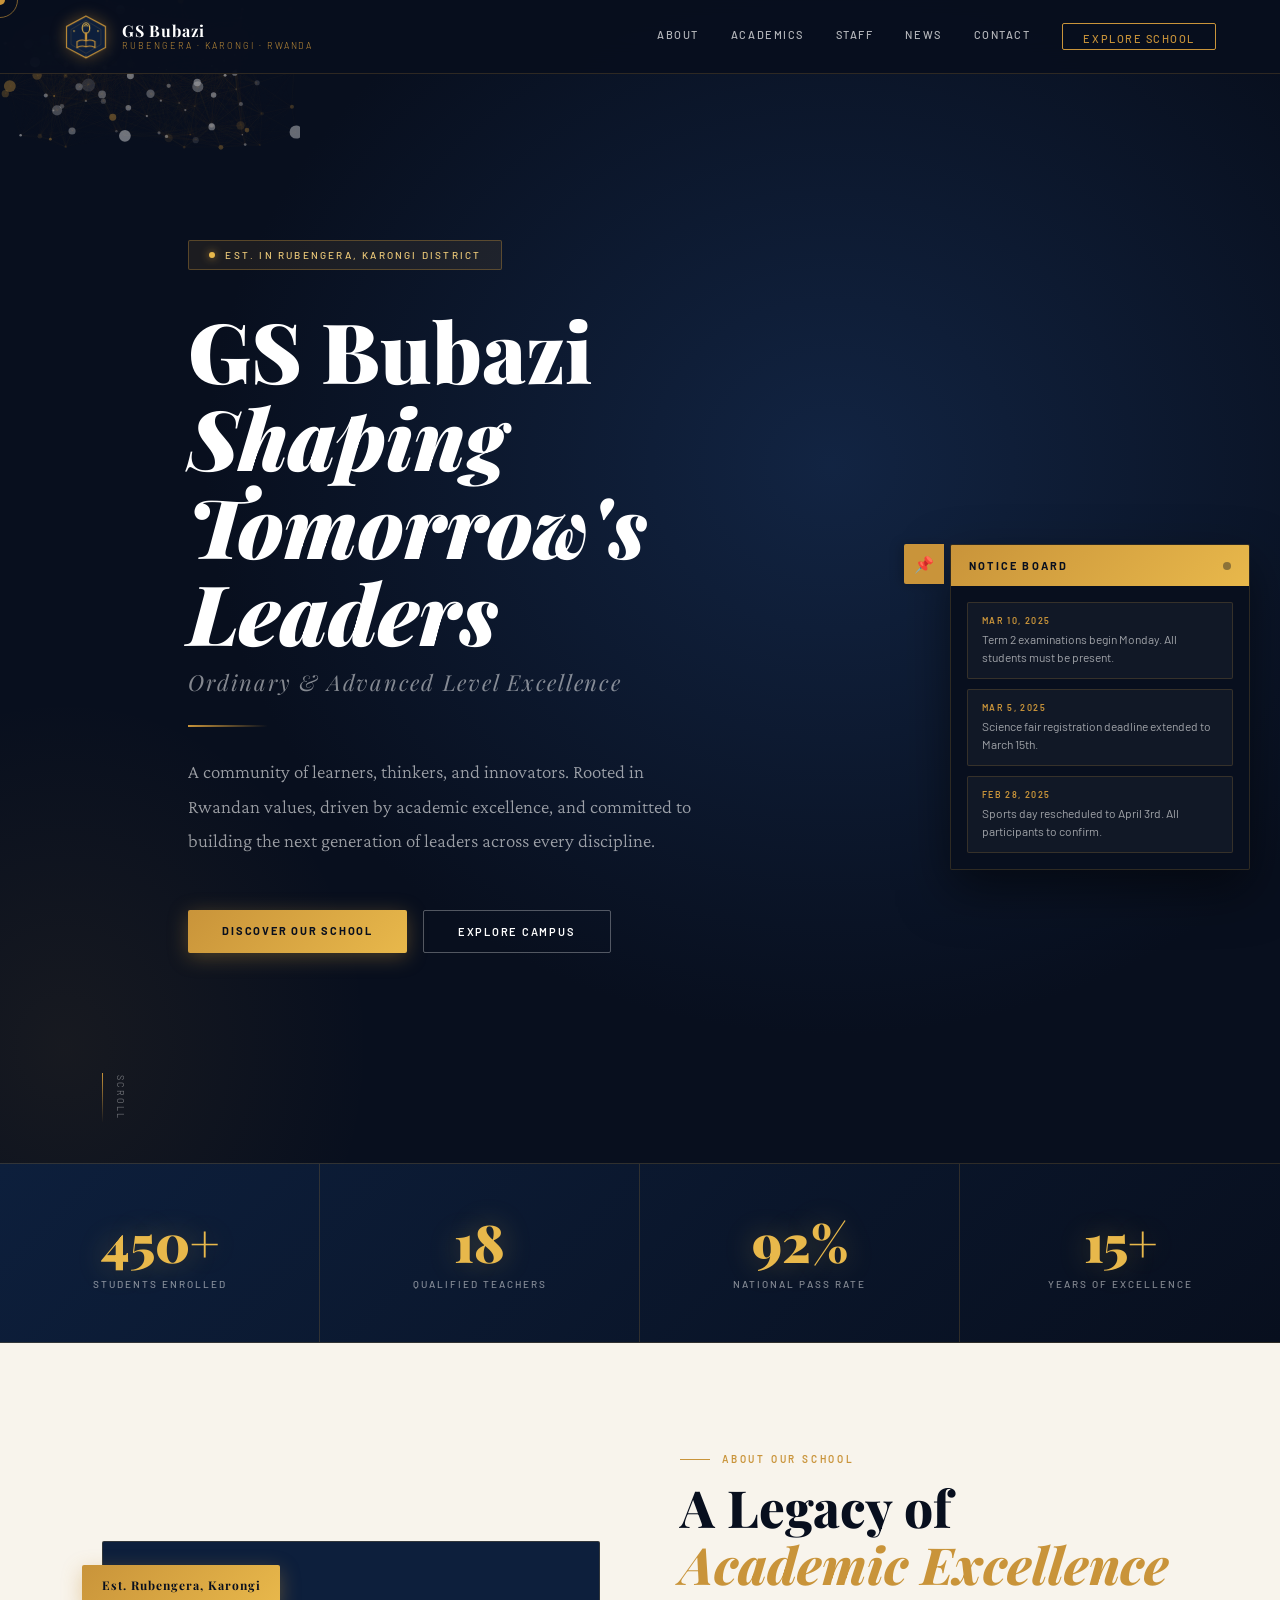
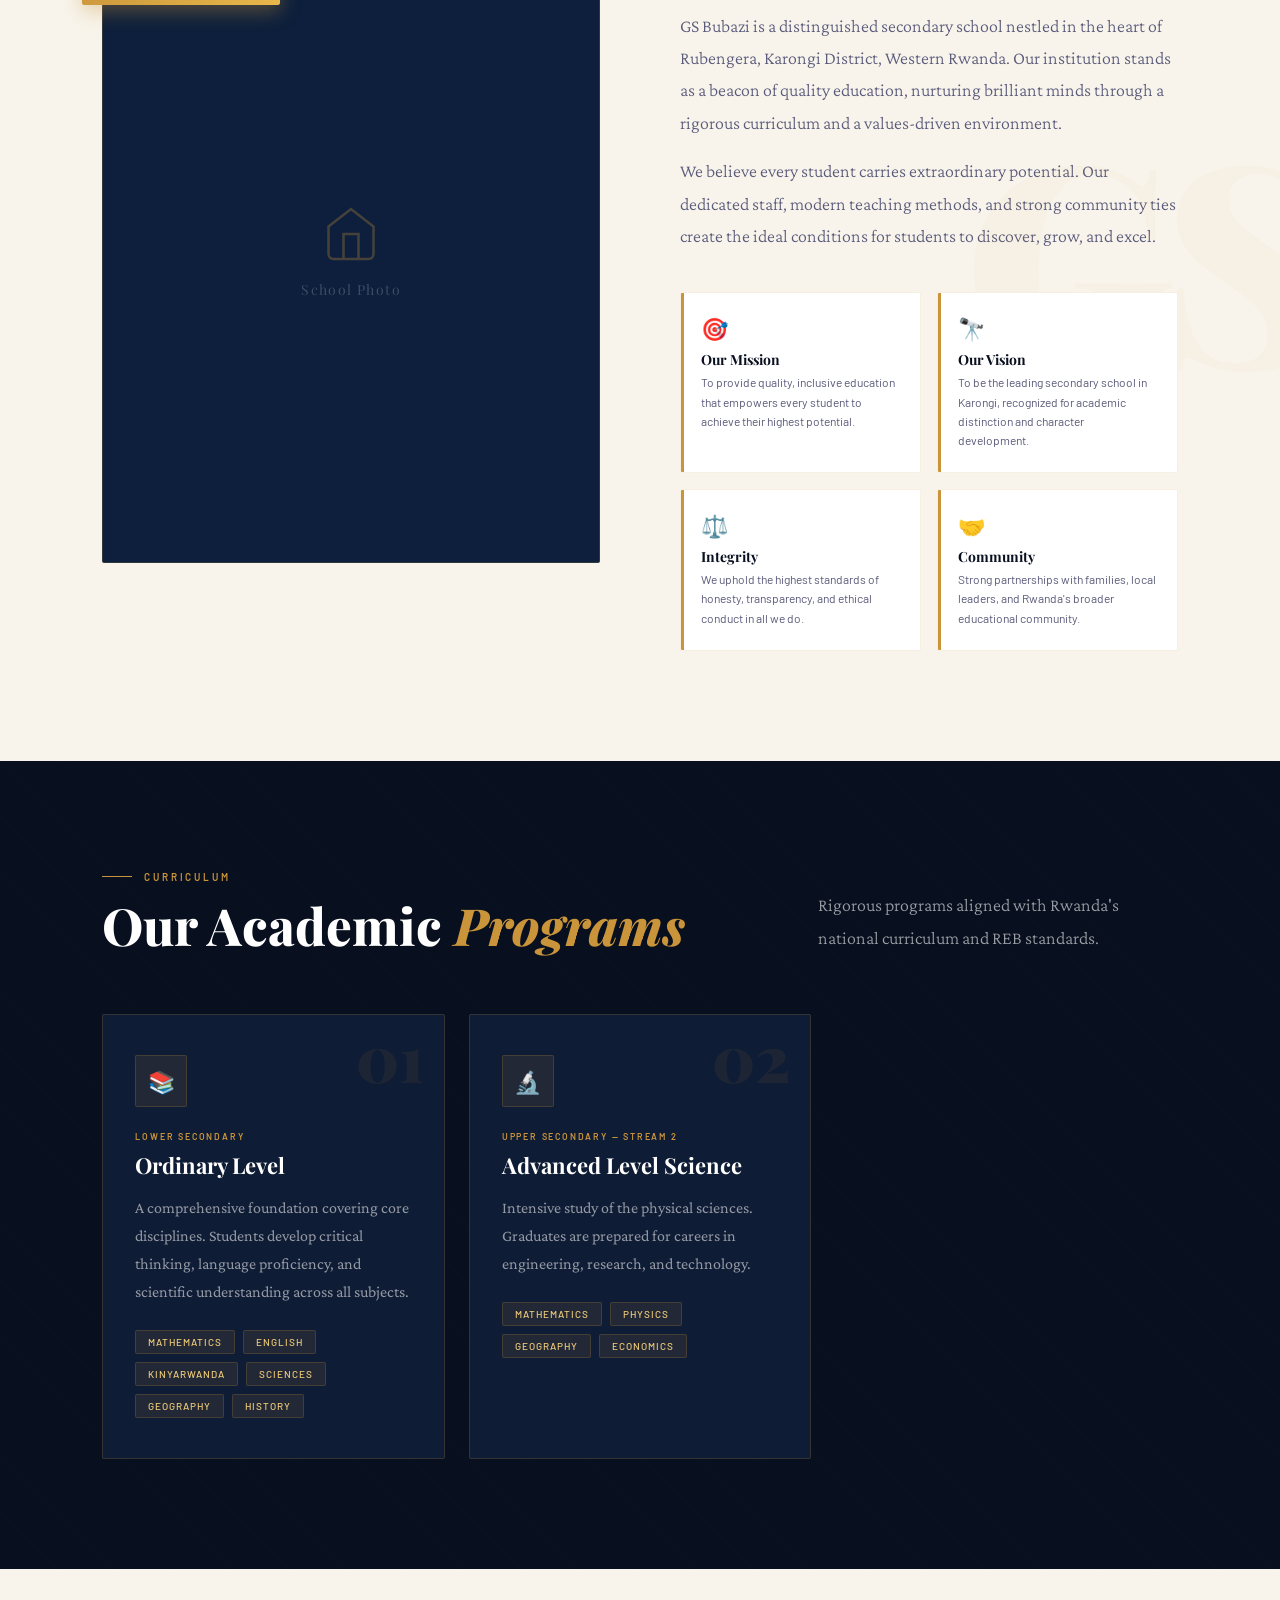
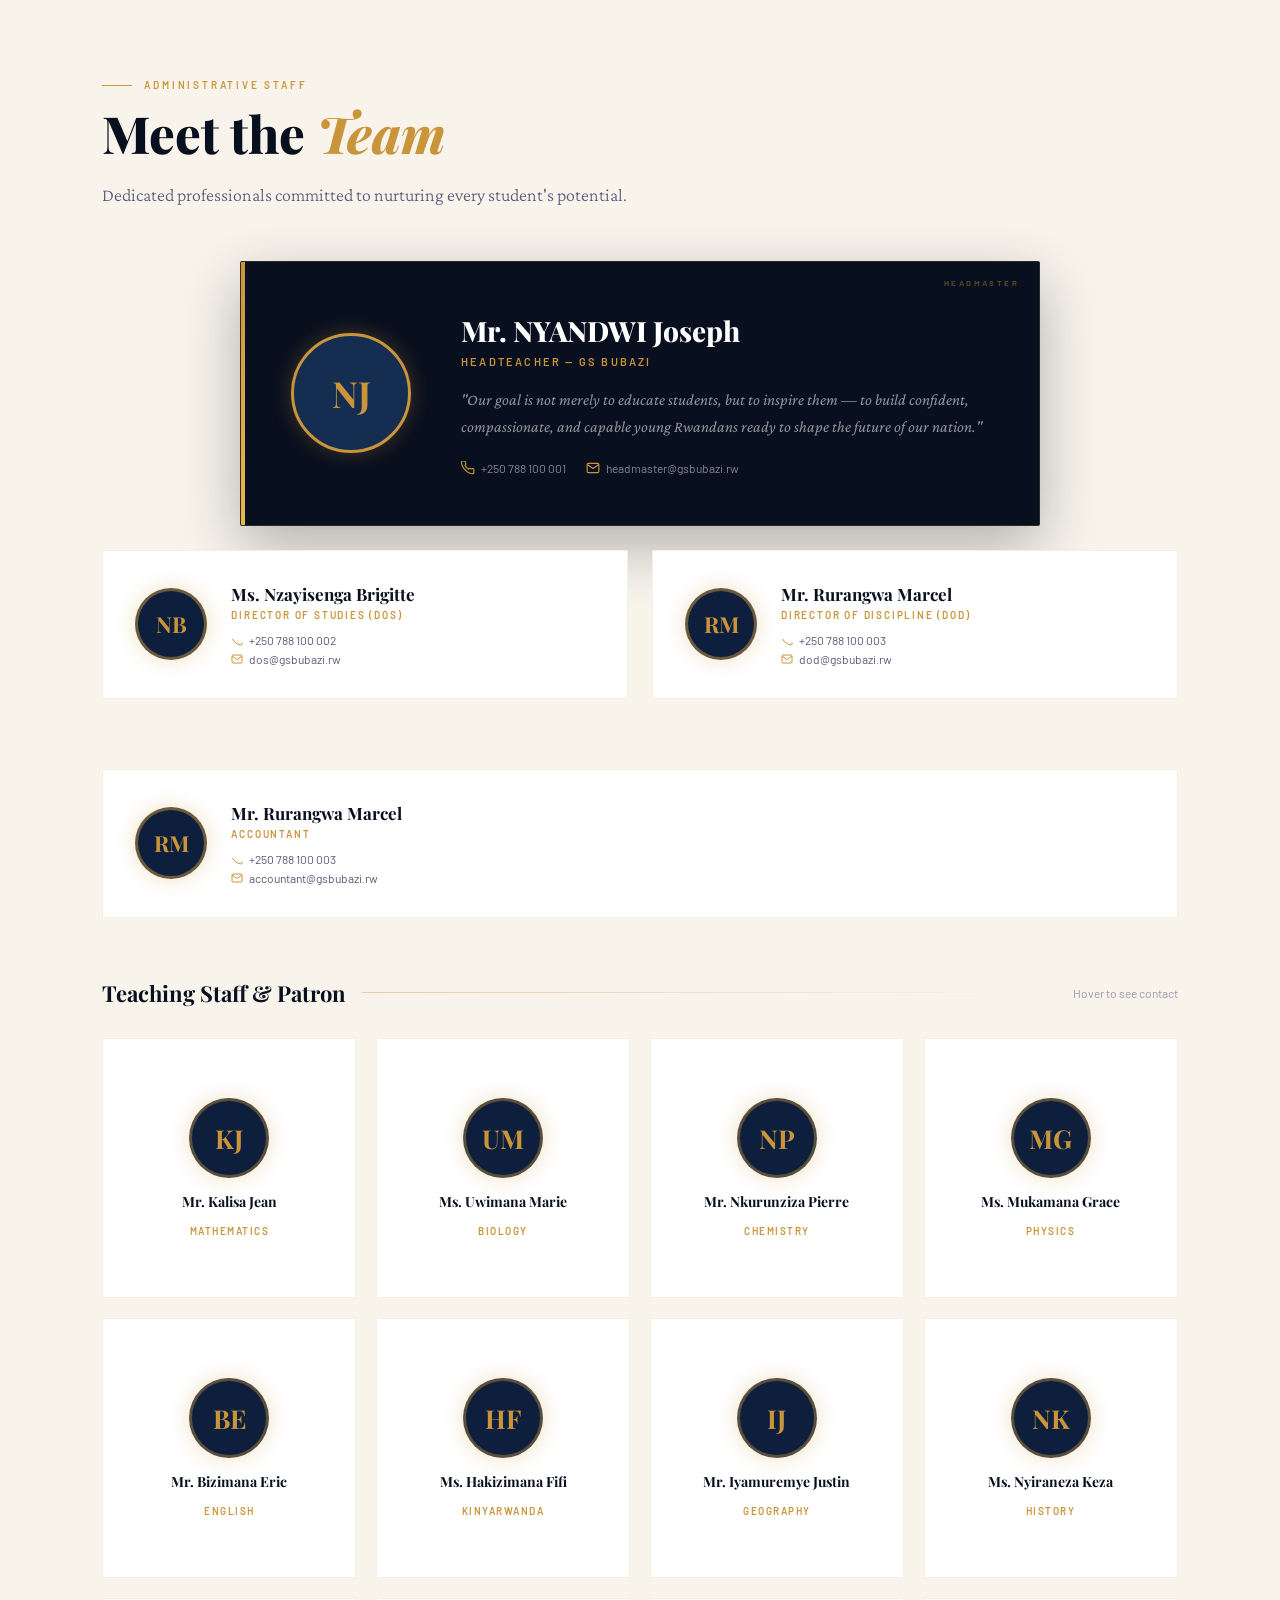
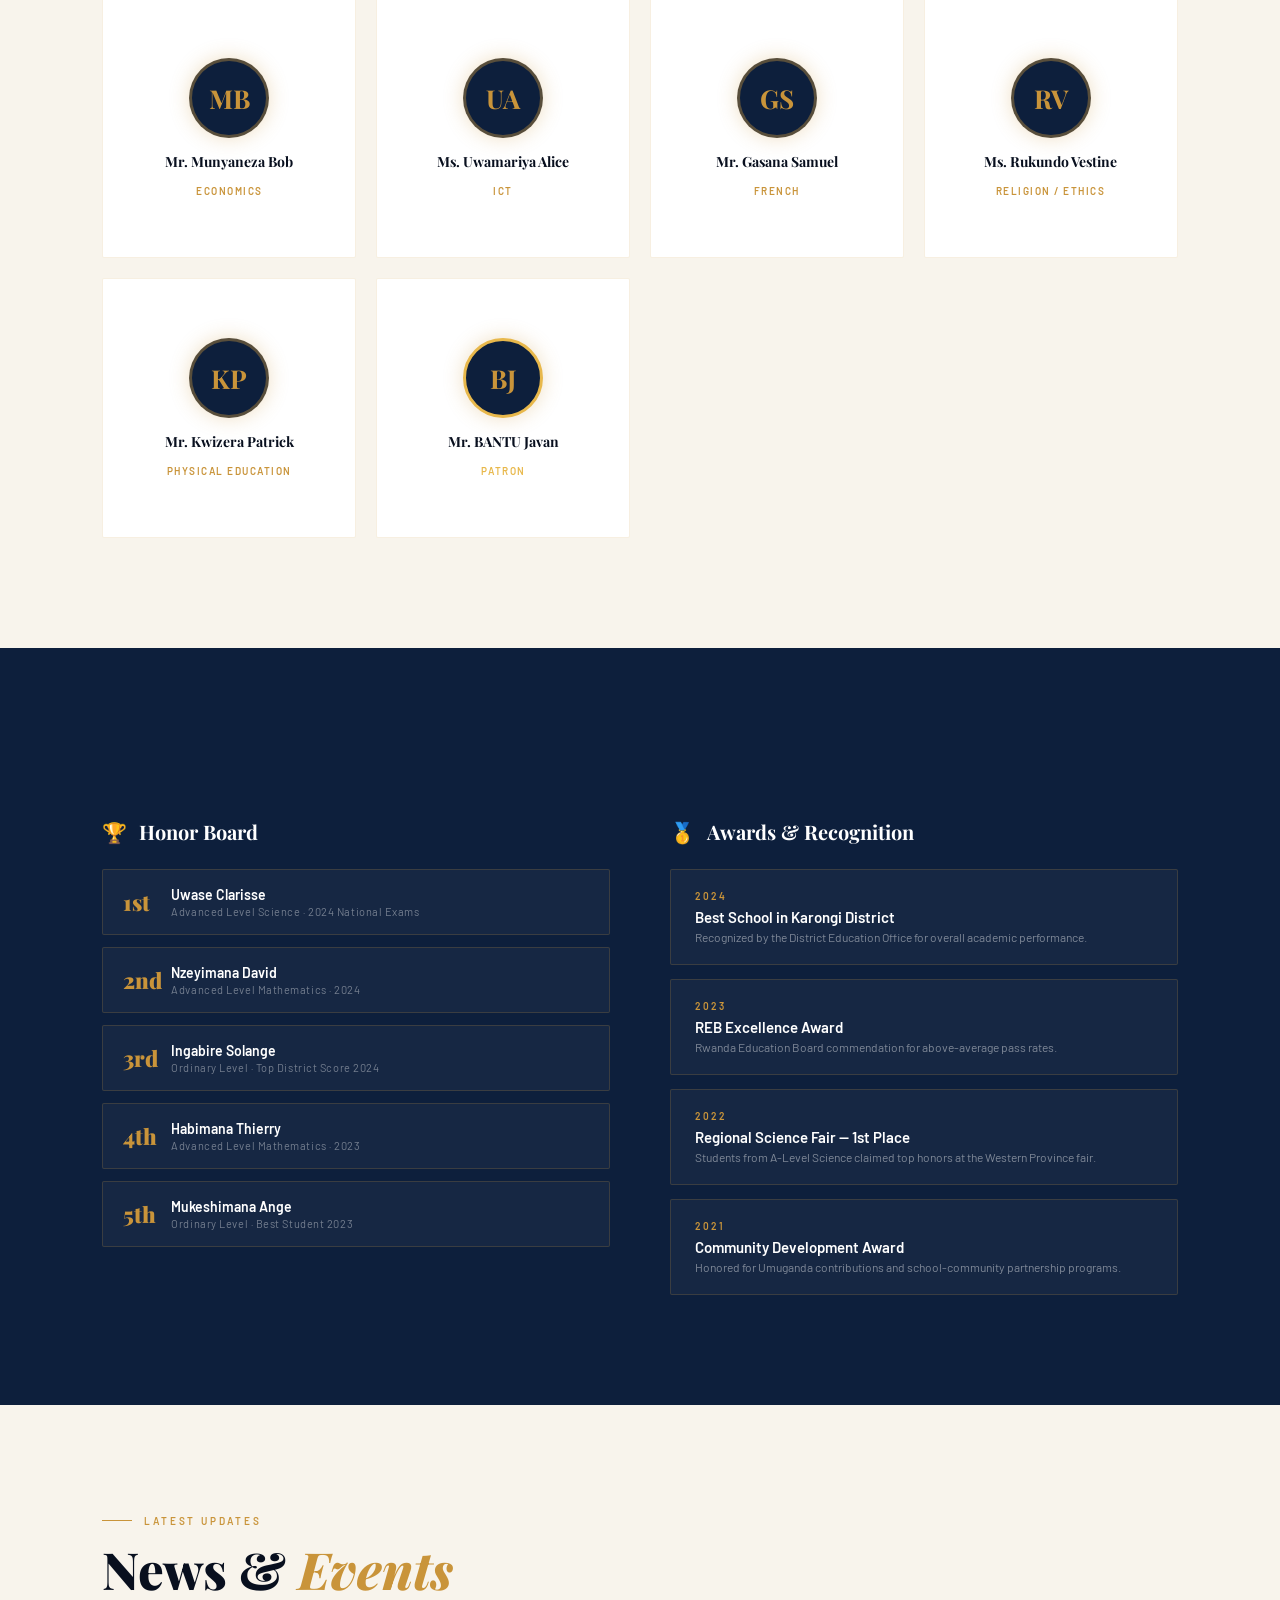
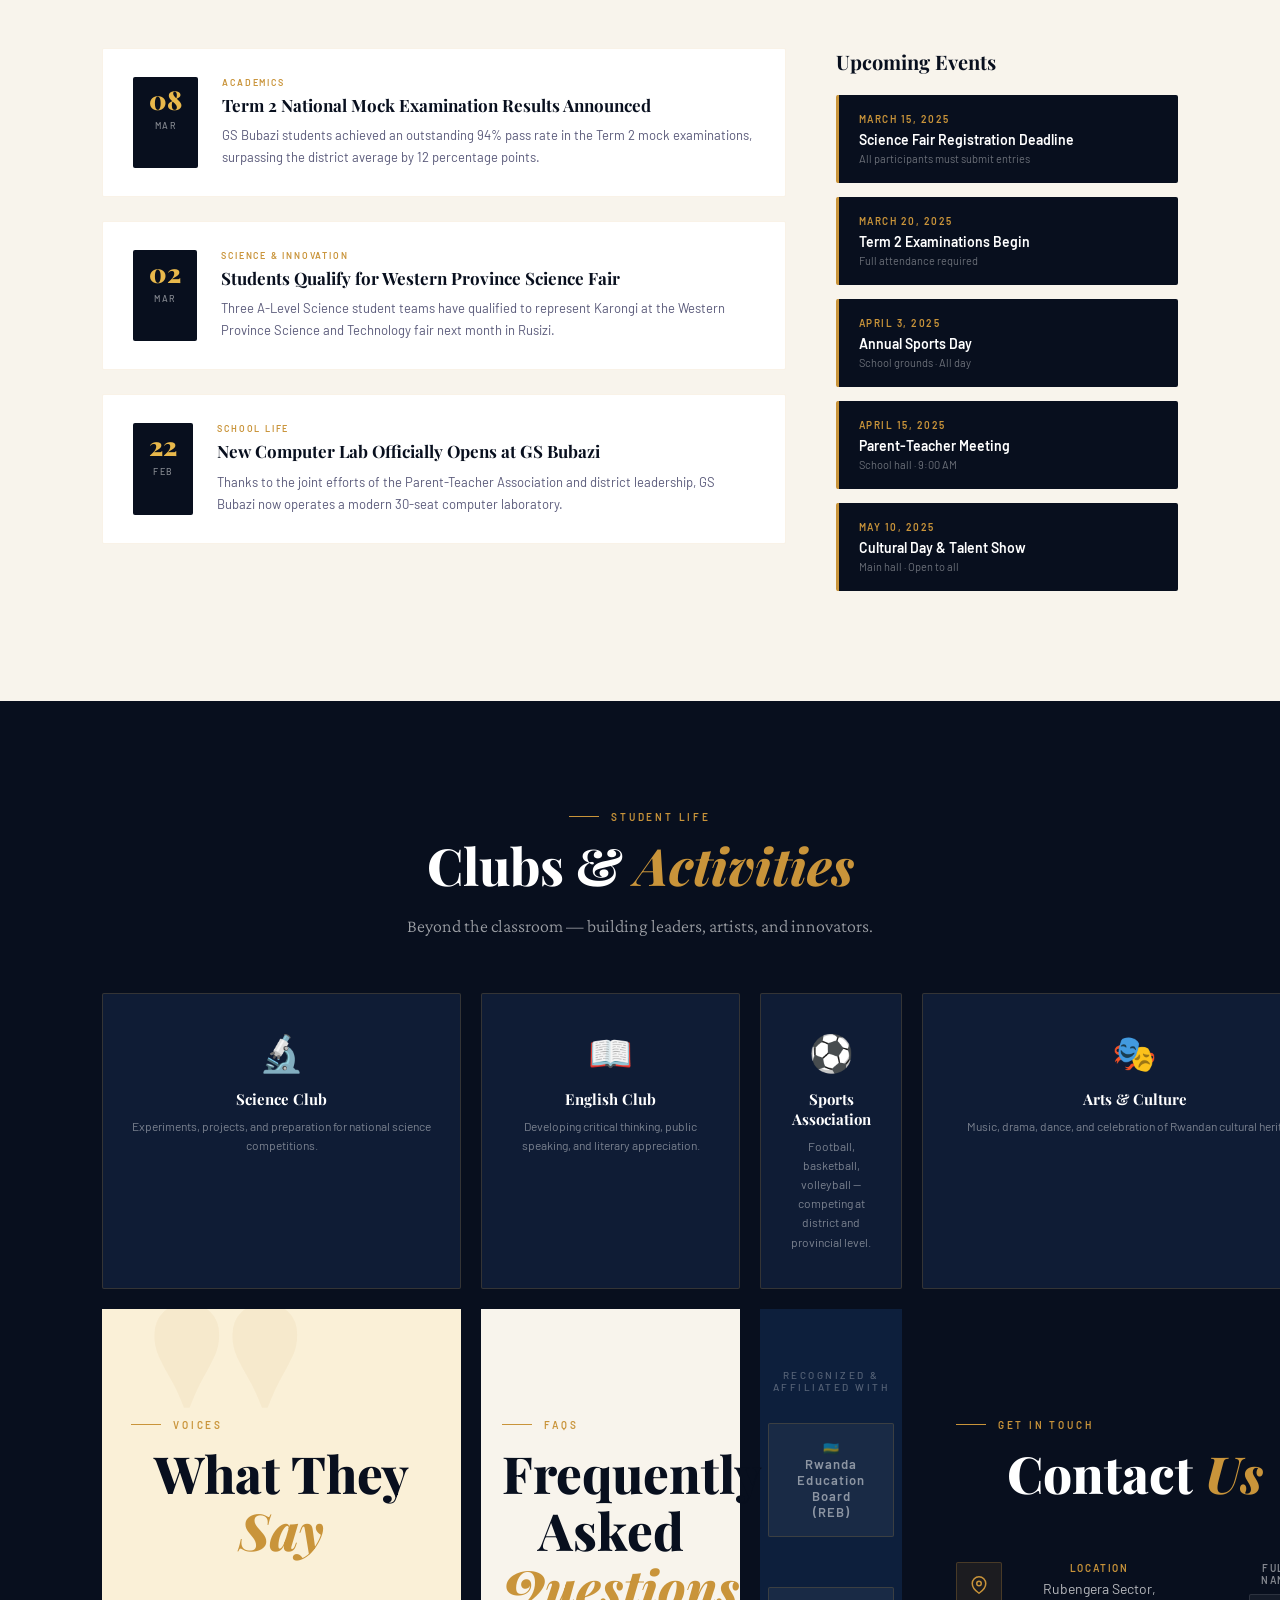
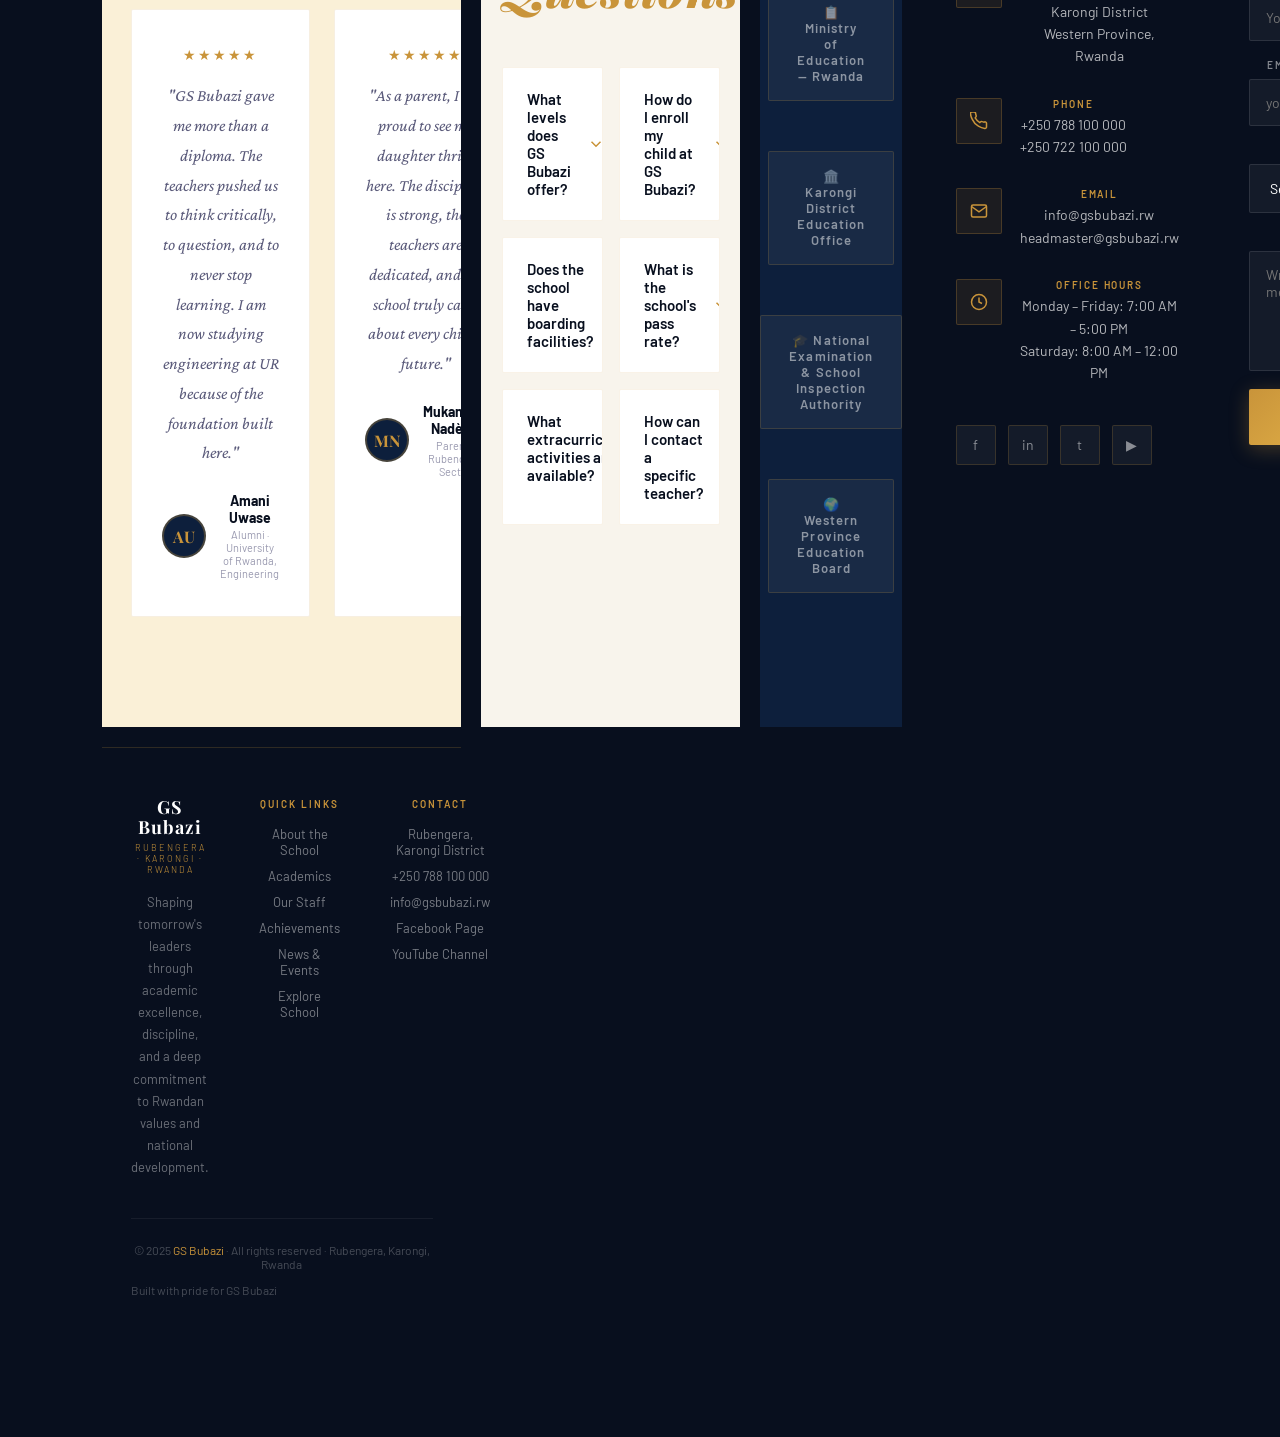
==== commit 1d5a77ab: "Update index.html" ====
--- a/index.html
+++ b/index.html
@@ -218,39 +218,22 @@
         </div>
       </div>
 
-      <div class="academic-card reveal reveal-delay-1">
+     
+
+      <div class="academic-card reveal reveal-delay-2">
         <div class="academic-card-number">02</div>
-        <div class="academic-card-icon">🔢</div>
-        <div class="academic-card-level">Upper Secondary — Stream 1</div>
-        <h3 class="academic-card-title">Advanced Level Mathematics</h3>
-        <p class="academic-card-desc">
-          Deep exploration of pure and applied mathematics. Students build strong 
-          analytical and problem-solving skills essential for university-level studies.
-        </p>
-        <div class="academic-card-subjects">
-          <span class="subject-tag">Pure Math</span>
-          <span class="subject-tag">Statistics</span>
-          <span class="subject-tag">Mechanics</span>
-          <span class="subject-tag">Physics</span>
-          <span class="subject-tag">Computer Sci</span>
-        </div>
-      </div>
-
-      <div class="academic-card reveal reveal-delay-2">
-        <div class="academic-card-number">03</div>
         <div class="academic-card-icon">🔬</div>
         <div class="academic-card-level">Upper Secondary — Stream 2</div>
         <h3 class="academic-card-title">Advanced Level Science</h3>
         <p class="academic-card-desc">
-          Intensive study of the physical and biological sciences. Graduates are 
-          prepared for careers in medicine, engineering, research, and technology.
+          Intensive study of the physical sciences. Graduates are 
+          prepared for careers in engineering, research, and technology.
         </p>
         <div class="academic-card-subjects">
-          <span class="subject-tag">Biology</span>
-          <span class="subject-tag">Chemistry</span>
+          <span class="subject-tag">Mathematics</span>
           <span class="subject-tag">Physics</span>
-          <span class="subject-tag">Mathematics</span>
-          <span class="subject-tag">English</span>
+          <span class="subject-tag">Geography</span>
+          <span class="subject-tag">Economics</span>
         </div>
       </div>
     </div>
@@ -258,7 +241,7 @@
 
   <!-- ══ STAFF ══ -->
   <section id="staff">
-    <p class="section-label reveal">Our People</p>
+    <p class="section-label reveal">Administrative staff</p>
     <h2 class="section-title reveal">Meet the <em>Team</em></h2>
     <p class="section-desc reveal">Dedicated professionals committed to nurturing every student's potential.</p>
 
@@ -266,10 +249,10 @@
 
       <!-- HEADMASTER -->
       <div class="headmaster-card reveal">
-        <div class="staff-avatar">MK</div>
+        <div class="staff-avatar">NJ</div>
         <div class="headmaster-info">
-          <h3 class="headmaster-name">Mr. Muvunyi Karenzi</h3>
-          <div class="headmaster-role">Headmaster — GS Bubazi</div>
+          <h3 class="headmaster-name">Mr. NYANDWI Joseph</h3>
+          <div class="headmaster-role">Headteacher — GS Bubazi</div>
           <p class="headmaster-quote">
             "Our goal is not merely to educate students, but to inspire them — 
             to build confident, compassionate, and capable young Rwandans ready 
@@ -327,10 +310,28 @@
         </div>
       </div>
     </div>
-
+<div class="leader-card reveal reveal-delay-1">
+          <div class="staff-avatar">RM</div>
+          <div>
+            <div class="leader-name">Mr. Rurangwa Marcel</div>
+            <div class="leader-role">Accountant</div>
+            <div class="leader-contacts">
+              <div class="leader-contact-item">
+                <svg viewBox="0 0 24 24" fill="none" stroke-width="2"><path d="M22 16.92v3a2 2 0 01-2.18 2 19.79 19.79 0 01-8.63-3.07A19.5 19.5 0 013.07 9.81"/></svg>
+                +250 788 100 003
+              </div>
+              <div class="leader-contact-item">
+                <svg viewBox="0 0 24 24" fill="none" stroke-width="2"><path d="M4 4h16c1.1 0 2 .9 2 2v12c0 1.1-.9 2-2 2H4c-1.1 0-2-.9-2-2V6c0-1.1.9-2 2-2z"/><polyline points="22,6 12,13 2,6"/></svg>
+                accountant@gsbubazi.rw
+              </div>
+            </div>
+          </div>
+        </div>
+      </div>
+    </div>
     <!-- TEACHERS -->
     <div class="teachers-header reveal">
-      <h3>Teaching Staff & Matron</h3>
+      <h3>Teaching Staff & Patron</h3>
       <div class="teachers-header-line"></div>
       <span style="font-size:12px;color:var(--text-light);white-space:nowrap;">Hover to see contact</span>
     </div>
@@ -668,13 +669,13 @@
       <div class="teacher-card reveal reveal-delay-1">
         <div class="teacher-card-inner">
           <div class="teacher-card-front">
-            <div class="staff-avatar" style="border-color:var(--gold-bright);">MJ</div>
-            <div class="teacher-front-name">Ms. Mukagatare Josiane</div>
-            <div class="teacher-front-subject" style="color:var(--gold-bright);">Matron</div>
-          </div>
-          <div class="teacher-card-back">
-            <div class="teacher-back-name">Ms. Mukagatare Josiane</div>
-            <div class="teacher-back-role">School Matron</div>
+            <div class="staff-avatar" style="border-color:var(--gold-bright);">BJ</div>
+            <div class="teacher-front-name">Mr. BANTU Javan</div>
+            <div class="teacher-front-subject" style="color:var(--gold-bright);">Patron</div>
+          </div>
+          <div class="teacher-card-back">
+            <div class="teacher-back-name">Mr</div>
+            <div class="teacher-back-role">School Patron</div>
             <div class="teacher-back-divider"></div>
             <div class="teacher-back-contacts">
               <div class="teacher-back-contact">
@@ -683,7 +684,7 @@
               </div>
               <div class="teacher-back-contact">
                 <svg viewBox="0 0 24 24" fill="none" stroke-width="2"><path d="M4 4h16c1.1 0 2 .9 2 2v12c0 1.1-.9 2-2 2H4"/><polyline points="22,6 12,13 2,6"/></svg>
-                matron@gsbubazi.rw
+                patron@gsbubazi.rw
               </div>
             </div>
           </div>
@@ -855,7 +856,7 @@
       </div>
       <div class="club-card reveal reveal-delay-1">
         <span class="club-icon">📖</span>
-        <div class="club-name">Reading & Debate</div>
+        <div class="club-name">English Club</div>
         <div class="club-desc">Developing critical thinking, public speaking, and literary appreciation.</div>
       </div>
       <div class="club-card reveal reveal-delay-2">
@@ -868,29 +869,7 @@
         <div class="club-name">Arts & Culture</div>
         <div class="club-desc">Music, drama, dance, and celebration of Rwandan cultural heritage.</div>
       </div>
-      <div class="club-card reveal">
-        <span class="club-icon">💻</span>
-        <div class="club-name">ICT & Coding Club</div>
-        <div class="club-desc">Digital skills, basic programming, and technology for innovation.</div>
-      </div>
-      <div class="club-card reveal reveal-delay-1">
-        <span class="club-icon">🌱</span>
-        <div class="club-name">Environment Club</div>
-        <div class="club-desc">Conservation, school garden, and climate awareness campaigns.</div>
-      </div>
-      <div class="club-card reveal reveal-delay-2">
-        <span class="club-icon">🤝</span>
-        <div class="club-name">Student Council</div>
-        <div class="club-desc">Student governance, leadership development, and school representation.</div>
-      </div>
-      <div class="club-card reveal reveal-delay-3">
-        <span class="club-icon">📸</span>
-        <div class="club-name">Photography Club</div>
-        <div class="club-desc">Visual storytelling, school events coverage, and creative expression.</div>
-      </div>
-    </div>
-  </section>
-
+     
   <!-- ══ TESTIMONIALS ══ -->
   <section id="testimonials">
     <p class="section-label reveal">Voices</p>
@@ -959,7 +938,7 @@
           Does the school have boarding facilities?
           <svg class="faq-chevron" viewBox="0 0 24 24" fill="none" stroke-width="2"><polyline points="6 9 12 15 18 9"/></svg>
         </button>
-        <div class="faq-answer"><p>Yes, GS Bubazi has both day and boarding sections. Boarding students are supervised by qualified matrons and are subject to the school's code of conduct.</p></div>
+        <div class="faq-answer"><p>Yes, GS Bubazi has only day sections. </p></div>
       </div>
 
       <div class="faq-item reveal reveal-delay-3">
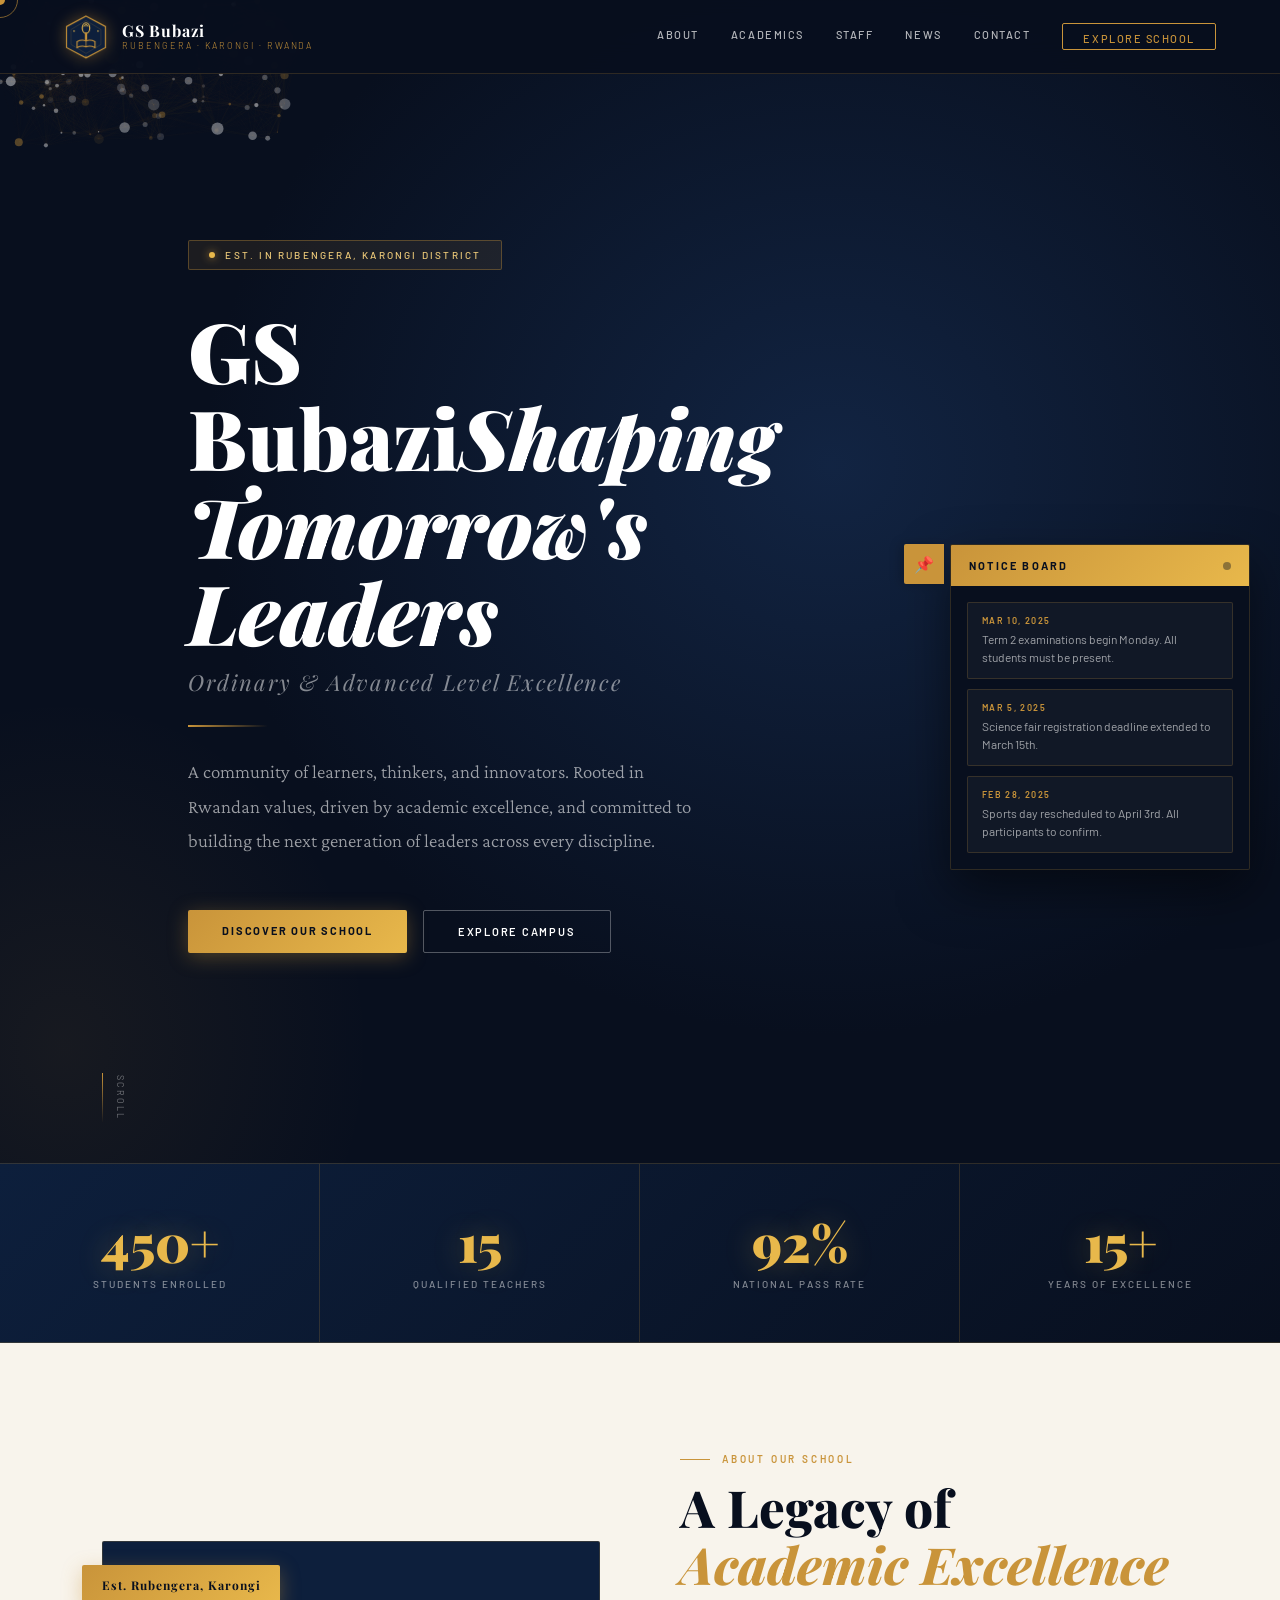
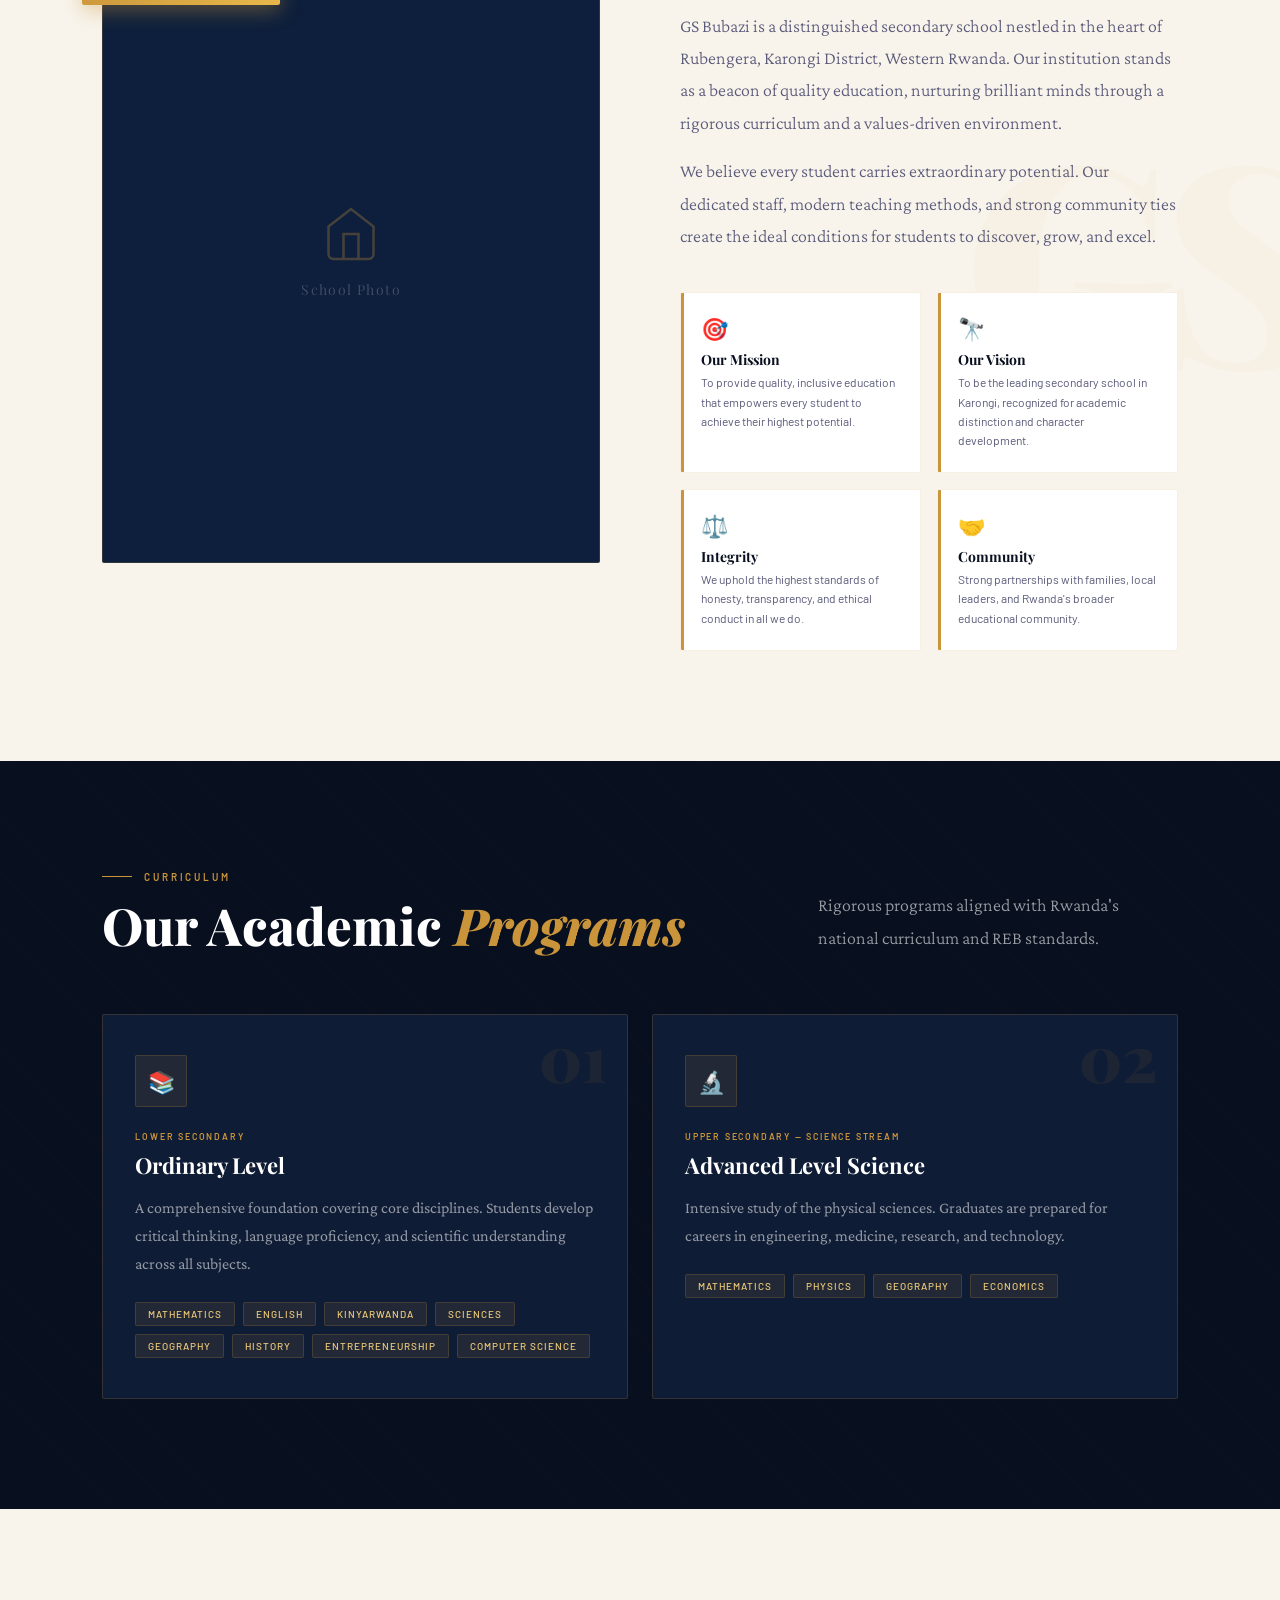
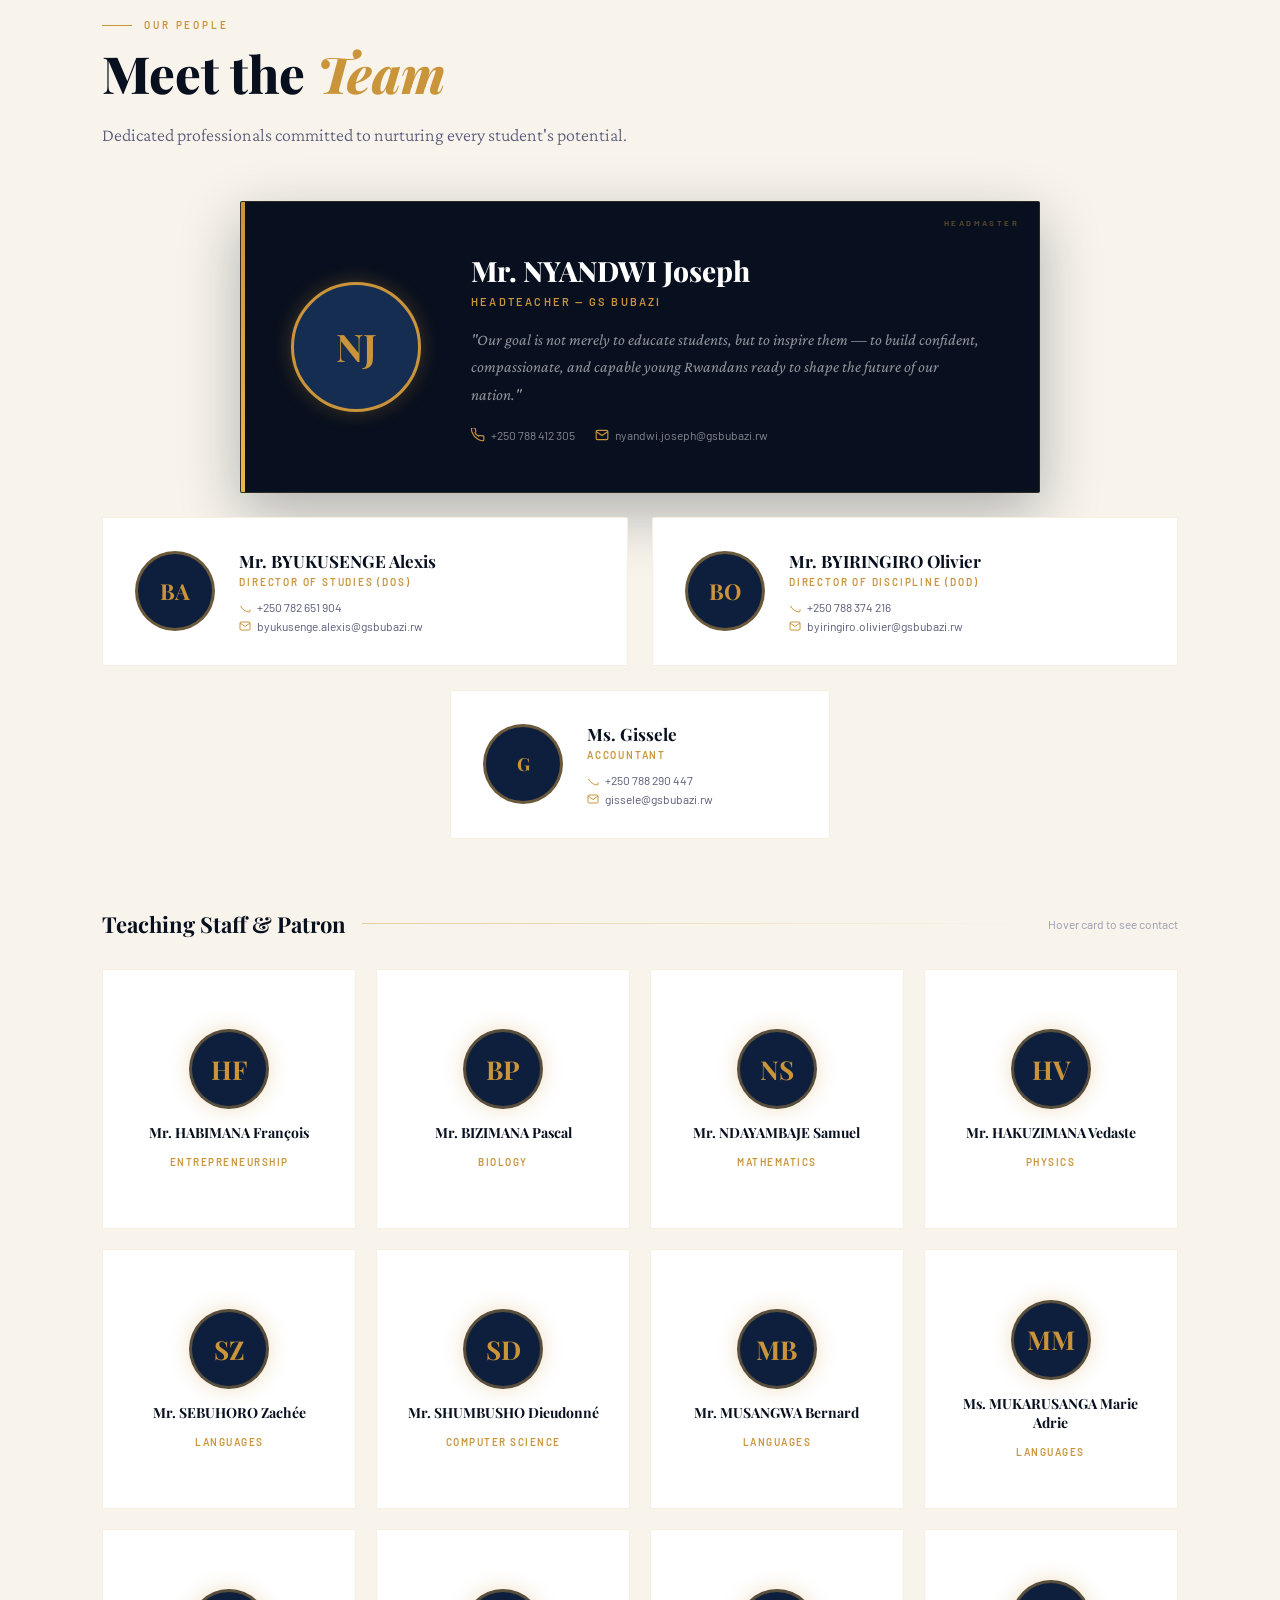
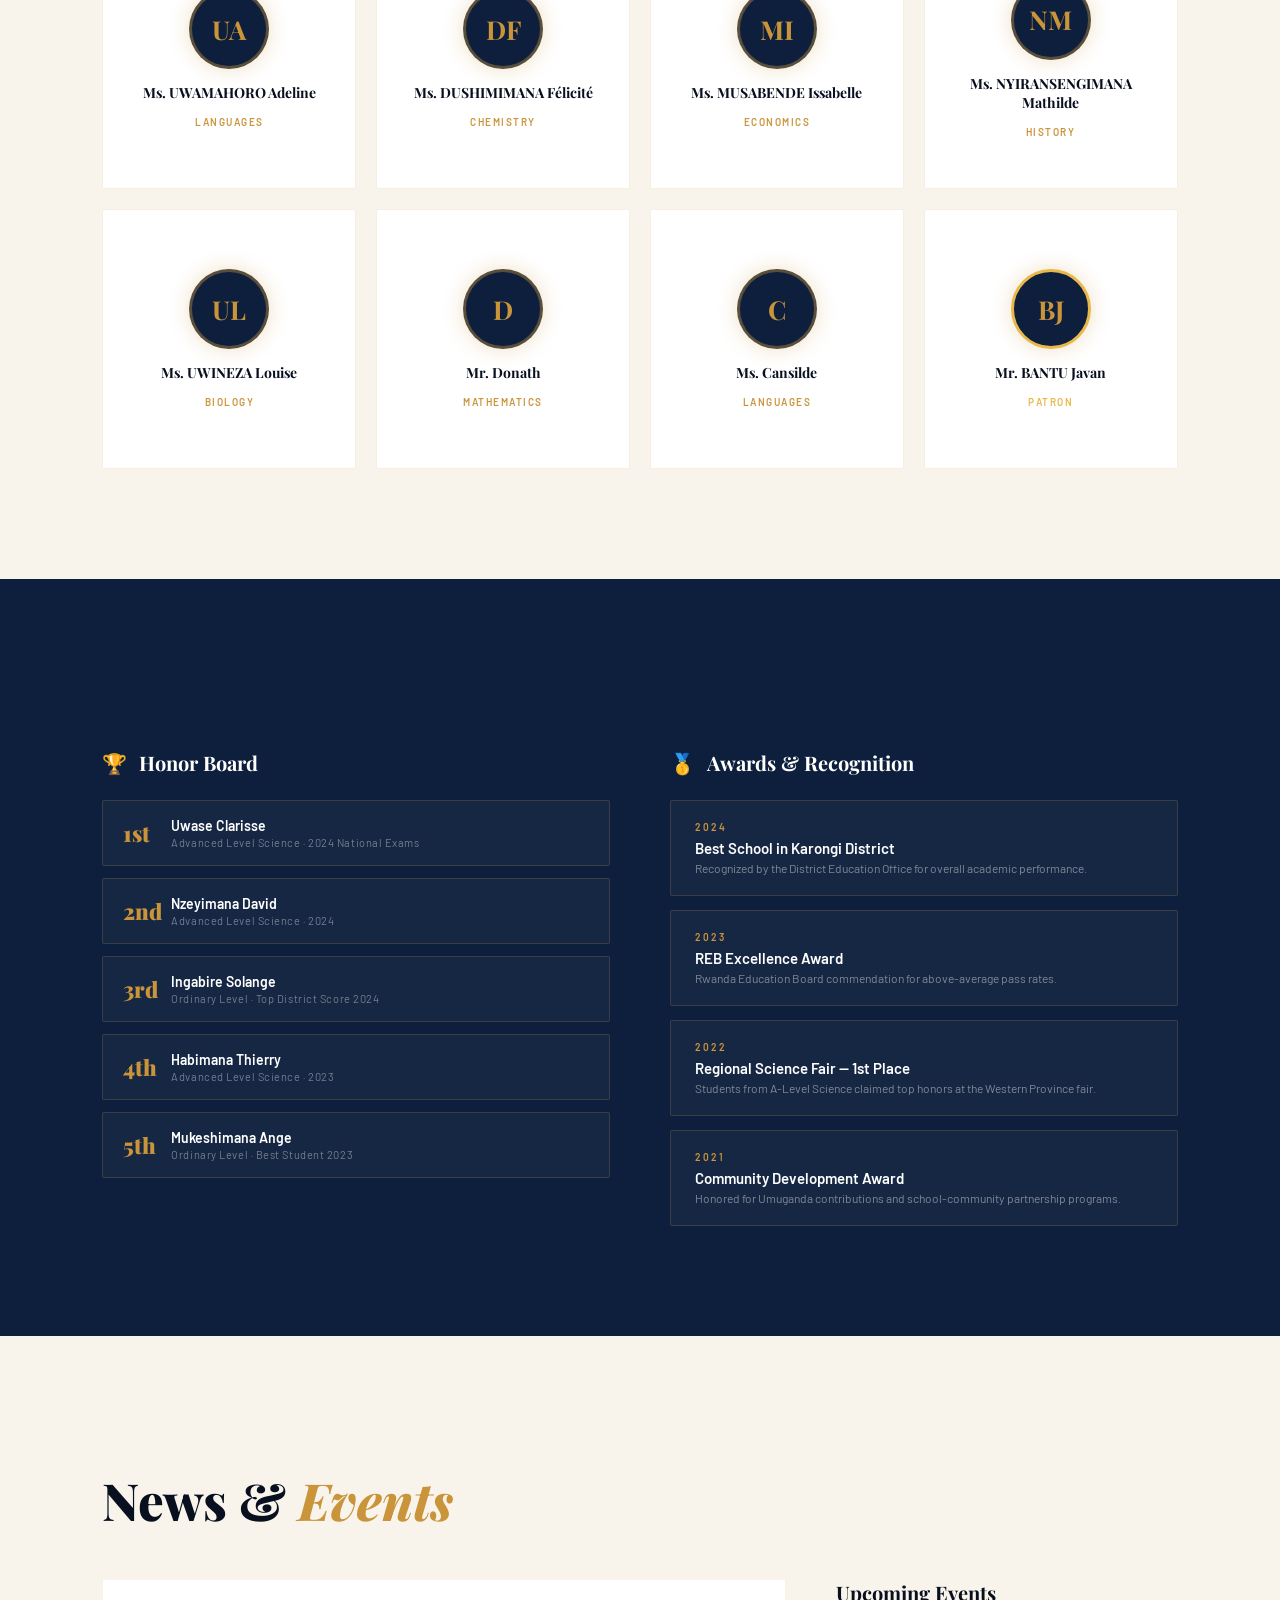
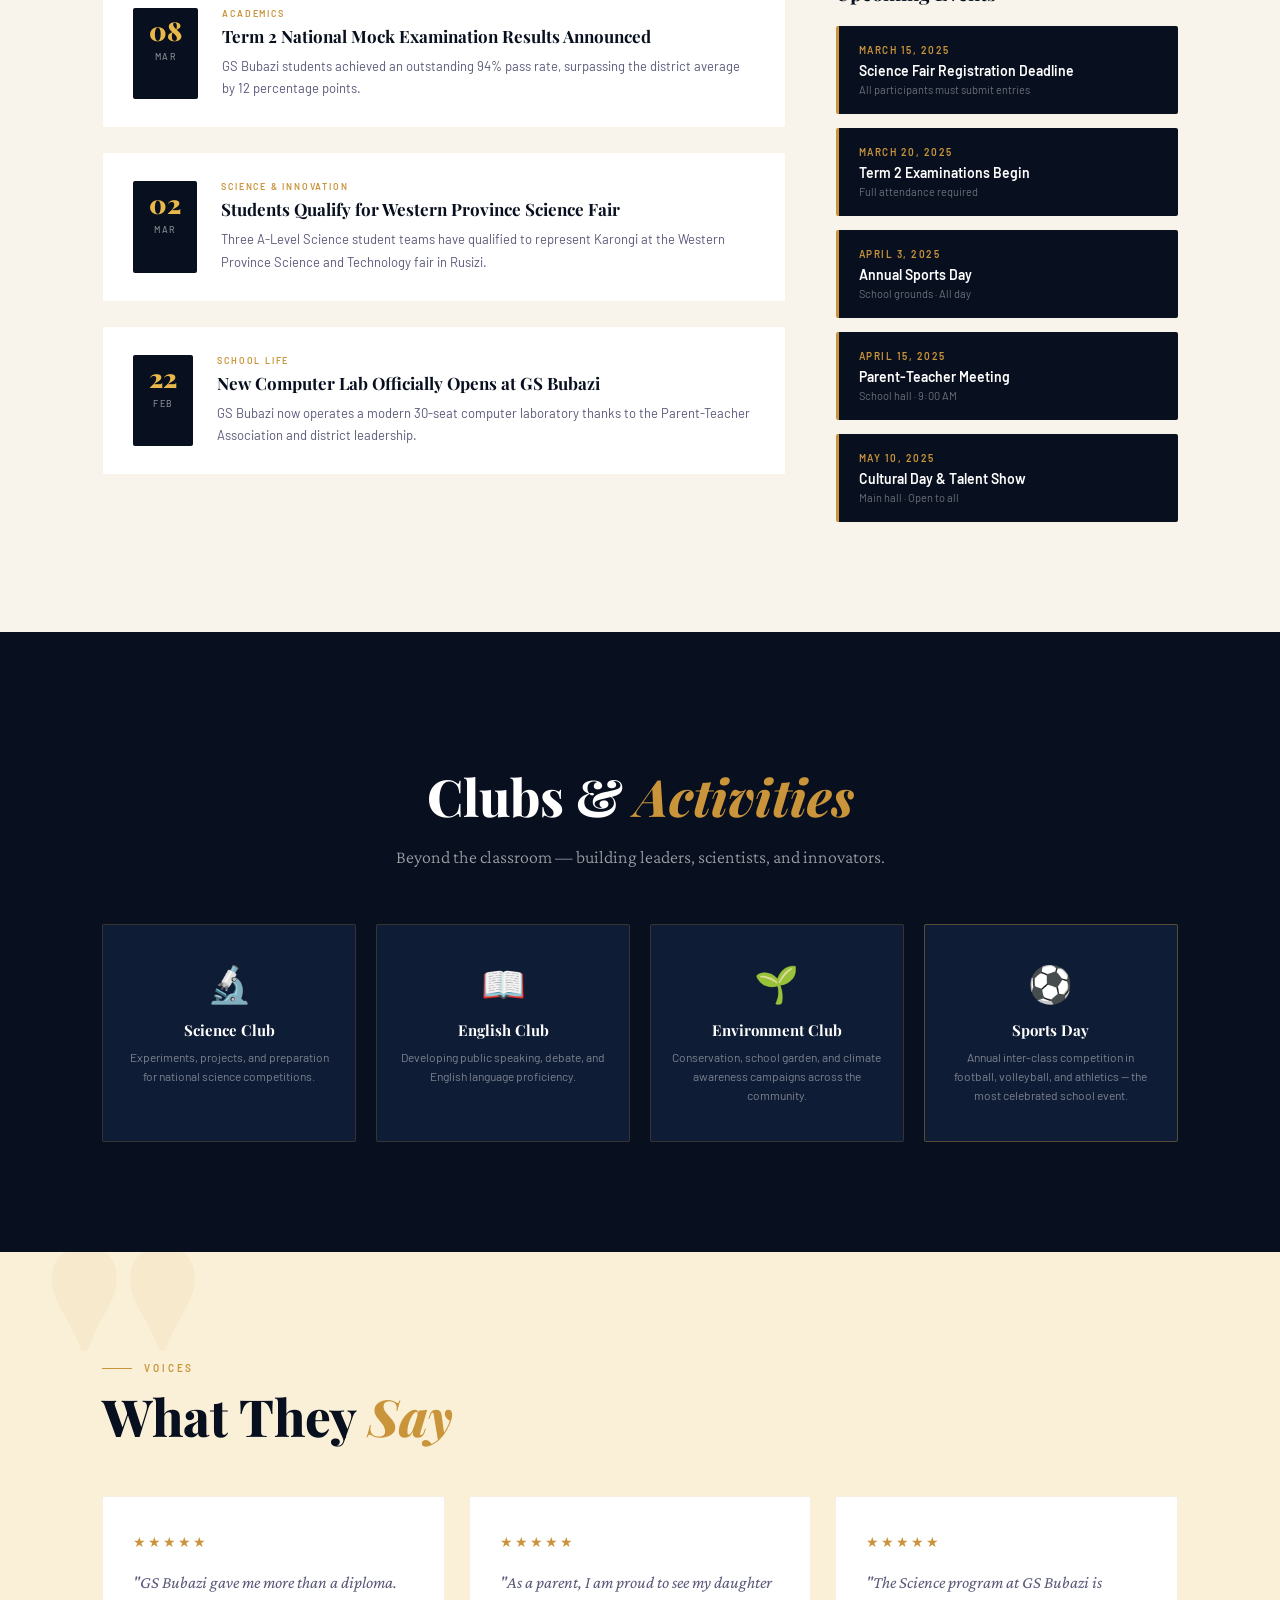
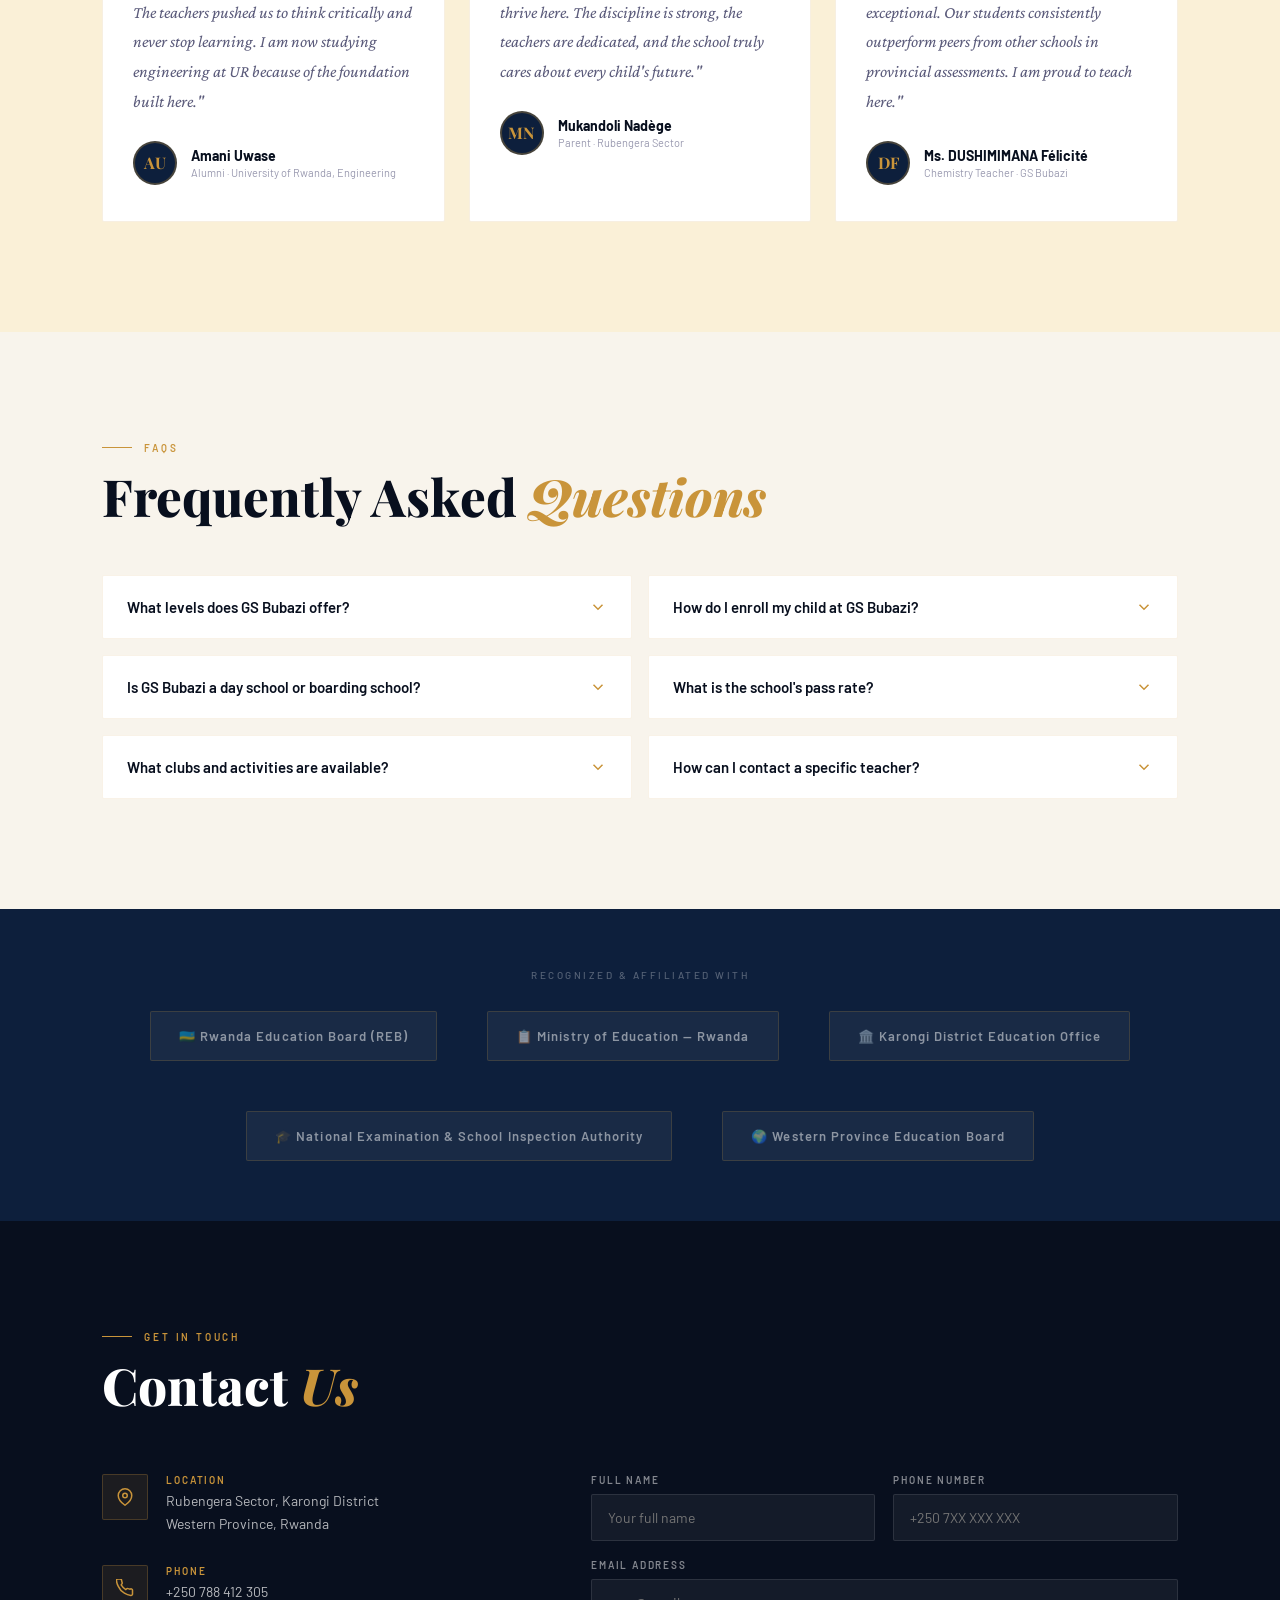
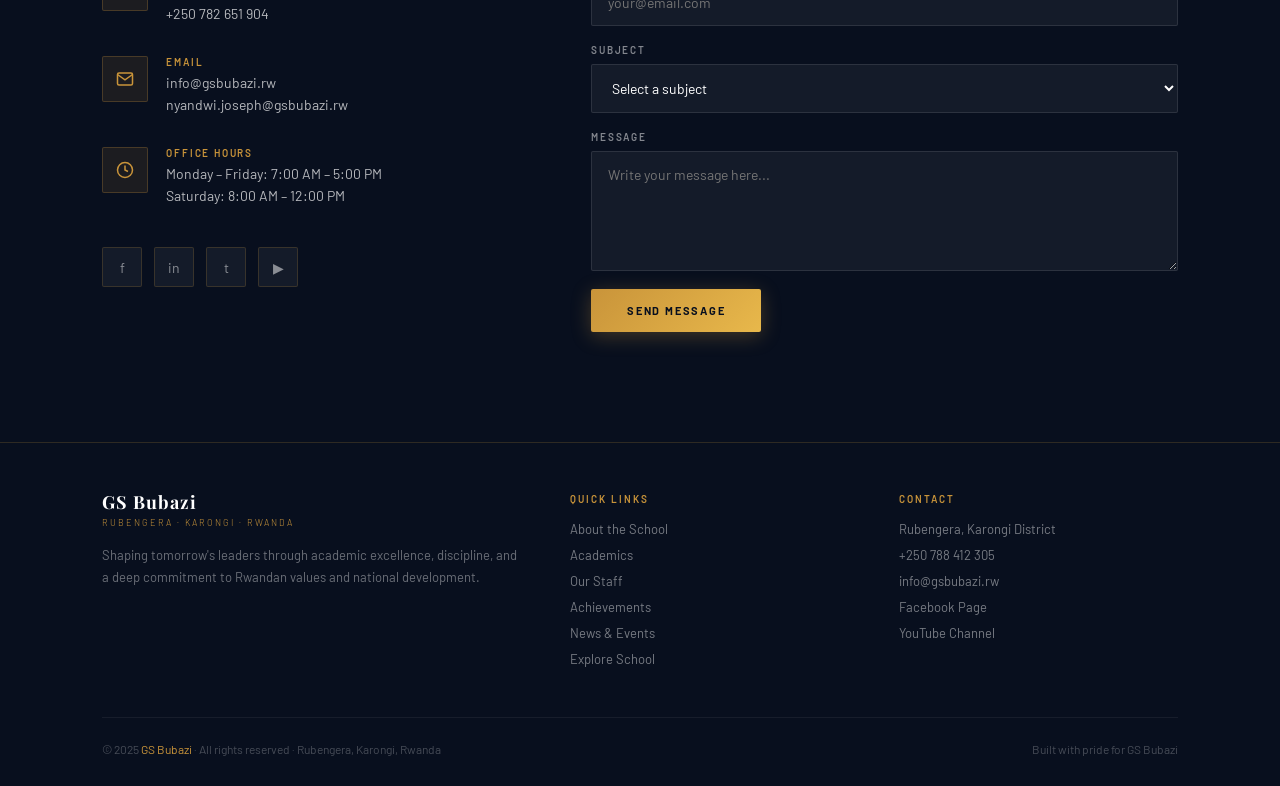
==== commit 4db2f4fd: "Update index.html" ====
--- a/index.html
+++ b/index.html
@@ -4,56 +4,68 @@
   <meta charset="UTF-8">
   <meta name="viewport" content="width=device-width, initial-scale=1.0">
   <title>GS Bubazi — Excellence in Education | Rubengera, Karongi</title>
-  <meta name="description" content="GS Bubazi is a leading secondary school in Rubengera, Karongi, Rwanda offering Ordinary Level and Advanced Level programs in Mathematics and Science.">
+  <meta name="description" content="GS Bubazi is a leading secondary school in Rubengera, Karongi, Rwanda offering Ordinary Level and Advanced Level programs in Science.">
   <link rel="stylesheet" href="style.css">
+  <style>
+    .leader-img-wrap {
+      width: 80px; height: 80px; flex-shrink: 0;
+      border-radius: 50%;
+      border: 3px solid rgba(201,148,58,0.5);
+      overflow: hidden;
+      background: var(--navy-mid);
+      display: flex; align-items: center; justify-content: center;
+      font-family: 'Playfair Display', serif;
+      font-size: 22px; font-weight: 700;
+      color: var(--gold);
+      position: relative;
+    }
+    .leader-img-wrap img { width:100%;height:100%;object-fit:cover;position:absolute;inset:0; }
+    .hm-img-wrap {
+      width: 130px; height: 130px; flex-shrink: 0;
+      border-radius: 50%;
+      border: 3px solid var(--gold);
+      overflow: hidden;
+      background: var(--navy-light);
+      display: flex; align-items: center; justify-content: center;
+      font-family: 'Playfair Display', serif;
+      font-size: 38px; font-weight: 700;
+      color: var(--gold);
+      box-shadow: 0 0 20px rgba(201,148,58,0.3);
+      position: relative;
+    }
+    .hm-img-wrap img { width:100%;height:100%;object-fit:cover;position:absolute;inset:0; }
+    .accountant-row { display:flex;justify-content:center;margin-top:24px; }
+    .accountant-row .leader-card { max-width:380px;width:100%; }
+  </style>
 </head>
 <body>
-
-  <!-- CURSOR -->
   <div class="cursor"></div>
   <div class="cursor-ring"></div>
 
-  <!-- ══ NOTICE BOARD ══ -->
+  <!-- NOTICE BOARD -->
   <div class="notice-board">
     <button class="notice-toggle">📌</button>
     <div class="notice-content">
-      <div class="notice-header">
-        <span>Notice Board</span>
-        <div class="notice-dot"></div>
-      </div>
+      <div class="notice-header"><span>Notice Board</span><div class="notice-dot"></div></div>
       <div class="notice-items">
-        <div class="notice-item">
-          <div class="notice-item-date">Mar 10, 2025</div>
-          <div class="notice-item-text">Term 2 examinations begin Monday. All students must be present.</div>
-        </div>
-        <div class="notice-item">
-          <div class="notice-item-date">Mar 5, 2025</div>
-          <div class="notice-item-text">Science fair registration deadline extended to March 15th.</div>
-        </div>
-        <div class="notice-item">
-          <div class="notice-item-date">Feb 28, 2025</div>
-          <div class="notice-item-text">Sports day rescheduled to April 3rd. All participants to confirm.</div>
-        </div>
+        <div class="notice-item"><div class="notice-item-date">Mar 10, 2025</div><div class="notice-item-text">Term 2 examinations begin Monday. All students must be present.</div></div>
+        <div class="notice-item"><div class="notice-item-date">Mar 5, 2025</div><div class="notice-item-text">Science fair registration deadline extended to March 15th.</div></div>
+        <div class="notice-item"><div class="notice-item-date">Feb 28, 2025</div><div class="notice-item-text">Sports day rescheduled to April 3rd. All participants to confirm.</div></div>
       </div>
     </div>
   </div>
 
-  <!-- ══ NAVIGATION ══ -->
+  <!-- NAVIGATION -->
   <nav>
     <a href="#" class="nav-logo">
-      <svg class="nav-crest-svg" viewBox="0 0 60 60" fill="none" xmlns="http://www.w3.org/2000/svg">
-        <!-- Hexagonal crest -->
+      <svg class="nav-crest-svg" viewBox="0 0 60 60" fill="none">
         <polygon points="30,2 56,16 56,44 30,58 4,44 4,16" fill="#0d1f3c" stroke="#c9943a" stroke-width="1.5"/>
         <polygon points="30,8 50,20 50,40 30,52 10,40 10,20" fill="none" stroke="rgba(201,148,58,0.3)" stroke-width="0.8"/>
-        <!-- Torch flame -->
         <ellipse cx="30" cy="18" rx="5" ry="7" fill="none" stroke="#e8b84b" stroke-width="1.5"/>
         <path d="M27 16 Q30 10 33 16" fill="rgba(232,184,75,0.4)" stroke="#e8b84b" stroke-width="1"/>
-        <!-- Torch handle -->
         <rect x="28.5" y="24" width="3" height="10" rx="1" fill="#c9943a"/>
-        <!-- Open book -->
         <path d="M18 36 Q24 33 30 35 Q36 33 42 36 L42 44 Q36 41 30 43 Q24 41 18 44 Z" fill="none" stroke="#c9943a" stroke-width="1.5"/>
         <line x1="30" y1="35" x2="30" y2="43" stroke="#c9943a" stroke-width="1"/>
-        <!-- Stars -->
         <circle cx="14" cy="22" r="1.2" fill="#e8b84b" opacity="0.7"/>
         <circle cx="46" cy="22" r="1.2" fill="#e8b84b" opacity="0.7"/>
         <circle cx="30" cy="56" r="1" fill="#e8b84b" opacity="0.5"/>
@@ -63,7 +75,6 @@
         <span class="nav-brand-tagline">Rubengera · Karongi · Rwanda</span>
       </div>
     </a>
-
     <div class="nav-links">
       <a href="#about">About</a>
       <a href="#academics">Academics</a>
@@ -72,70 +83,43 @@
       <a href="#contact">Contact</a>
       <a href="explore.html" class="nav-explore-btn">Explore School</a>
     </div>
-
-    <button class="nav-hamburger" aria-label="Menu">
-      <span></span><span></span><span></span>
-    </button>
+    <button class="nav-hamburger" aria-label="Menu"><span></span><span></span><span></span></button>
   </nav>
 
-  <!-- ══ HERO ══ -->
+  <!-- HERO -->
   <section id="hero">
     <canvas id="heroCanvas" class="hero-canvas"></canvas>
     <div class="hero-overlay"></div>
     <div class="hero-content">
-      <div class="hero-badge">
-        <div class="hero-badge-dot"></div>
-        <span>Est. in Rubengera, Karongi District</span>
-      </div>
-      <h1 class="hero-title">
-        GS Bubazi
-        <em>Shaping Tomorrow's Leaders</em>
-      </h1>
+      <div class="hero-badge"><div class="hero-badge-dot"></div><span>Est. in Rubengera, Karongi District</span></div>
+      <h1 class="hero-title">GS Bubazi<em>Shaping Tomorrow's Leaders</em></h1>
       <p class="hero-subtitle">Ordinary & Advanced Level Excellence</p>
       <div class="hero-divider"></div>
-      <p class="hero-desc">
-        A community of learners, thinkers, and innovators. Rooted in Rwandan values, 
-        driven by academic excellence, and committed to building the next generation 
-        of leaders across every discipline.
-      </p>
+      <p class="hero-desc">A community of learners, thinkers, and innovators. Rooted in Rwandan values, driven by academic excellence, and committed to building the next generation of leaders across every discipline.</p>
       <div class="hero-actions">
         <a href="#about" class="btn-gold">Discover Our School</a>
         <a href="explore.html" class="btn-outline">Explore Campus</a>
       </div>
     </div>
-    <div class="hero-scroll-hint">
-      <div class="hero-scroll-line"></div>
-      <span>Scroll</span>
-    </div>
-  </section>
-
-  <!-- ══ STATS ══ -->
+    <div class="hero-scroll-hint"><div class="hero-scroll-line"></div><span>Scroll</span></div>
+  </section>
+
+  <!-- STATS -->
   <div id="stats">
     <div class="stats-grid">
-      <div class="stat-item reveal">
-        <span class="stat-number" data-target="450" data-suffix="+">0</span>
-        <span class="stat-label">Students Enrolled</span>
-      </div>
-      <div class="stat-item reveal reveal-delay-1">
-        <span class="stat-number" data-target="18" data-suffix="">0</span>
-        <span class="stat-label">Qualified Teachers</span>
-      </div>
-      <div class="stat-item reveal reveal-delay-2">
-        <span class="stat-number" data-target="92" data-suffix="%">0</span>
-        <span class="stat-label">National Pass Rate</span>
-      </div>
-      <div class="stat-item reveal reveal-delay-3">
-        <span class="stat-number" data-target="15" data-suffix="+">0</span>
-        <span class="stat-label">Years of Excellence</span>
-      </div>
+      <div class="stat-item reveal"><span class="stat-number" data-target="450" data-suffix="+">0</span><span class="stat-label">Students Enrolled</span></div>
+      <div class="stat-item reveal reveal-delay-1"><span class="stat-number" data-target="15" data-suffix="">0</span><span class="stat-label">Qualified Teachers</span></div>
+      <div class="stat-item reveal reveal-delay-2"><span class="stat-number" data-target="92" data-suffix="%">0</span><span class="stat-label">National Pass Rate</span></div>
+      <div class="stat-item reveal reveal-delay-3"><span class="stat-number" data-target="15" data-suffix="+">0</span><span class="stat-label">Years of Excellence</span></div>
     </div>
   </div>
 
-  <!-- ══ ABOUT ══ -->
+  <!-- ABOUT -->
   <section id="about">
     <div class="about-grid">
       <div class="about-image-wrap reveal">
         <div class="about-image-frame">
+          <!-- REPLACE: <img src="images/school.jpg" alt="GS Bubazi"> -->
           <div class="about-image-placeholder">
             <svg viewBox="0 0 24 24" fill="none" stroke-width="1"><path d="M3 9l9-7 9 7v11a2 2 0 01-2 2H5a2 2 0 01-2-2z"/><polyline points="9,22 9,12 15,12 15,22"/></svg>
             <span>School Photo</span>
@@ -144,831 +128,353 @@
         </div>
         <div class="about-image-badge">Est. Rubengera, Karongi</div>
       </div>
-
       <div class="about-content">
         <p class="section-label">About Our School</p>
         <h2 class="section-title">A Legacy of <em>Academic Excellence</em></h2>
-        <p class="section-desc">
-          GS Bubazi is a distinguished secondary school nestled in the heart of Rubengera, 
-          Karongi District, Western Rwanda. Our institution stands as a beacon of 
-          quality education, nurturing brilliant minds through a rigorous curriculum 
-          and a values-driven environment.
-        </p>
-        <p class="section-desc" style="margin-top:16px;">
-          We believe every student carries extraordinary potential. Our dedicated staff, 
-          modern teaching methods, and strong community ties create the ideal conditions 
-          for students to discover, grow, and excel.
-        </p>
-
+        <p class="section-desc">GS Bubazi is a distinguished secondary school nestled in the heart of Rubengera, Karongi District, Western Rwanda. Our institution stands as a beacon of quality education, nurturing brilliant minds through a rigorous curriculum and a values-driven environment.</p>
+        <p class="section-desc" style="margin-top:16px;">We believe every student carries extraordinary potential. Our dedicated staff, modern teaching methods, and strong community ties create the ideal conditions for students to discover, grow, and excel.</p>
         <div class="about-values reveal reveal-delay-1">
-          <div class="about-value-card">
-            <span class="about-value-icon">🎯</span>
-            <div class="about-value-title">Our Mission</div>
-            <div class="about-value-text">To provide quality, inclusive education that empowers every student to achieve their highest potential.</div>
-          </div>
-          <div class="about-value-card">
-            <span class="about-value-icon">🔭</span>
-            <div class="about-value-title">Our Vision</div>
-            <div class="about-value-text">To be the leading secondary school in Karongi, recognized for academic distinction and character development.</div>
-          </div>
-          <div class="about-value-card">
-            <span class="about-value-icon">⚖️</span>
-            <div class="about-value-title">Integrity</div>
-            <div class="about-value-text">We uphold the highest standards of honesty, transparency, and ethical conduct in all we do.</div>
-          </div>
-          <div class="about-value-card">
-            <span class="about-value-icon">🤝</span>
-            <div class="about-value-title">Community</div>
-            <div class="about-value-text">Strong partnerships with families, local leaders, and Rwanda's broader educational community.</div>
-          </div>
-        </div>
-      </div>
-    </div>
-  </section>
-
-  <!-- ══ ACADEMICS ══ -->
+          <div class="about-value-card"><span class="about-value-icon">🎯</span><div class="about-value-title">Our Mission</div><div class="about-value-text">To provide quality, inclusive education that empowers every student to achieve their highest potential.</div></div>
+          <div class="about-value-card"><span class="about-value-icon">🔭</span><div class="about-value-title">Our Vision</div><div class="about-value-text">To be the leading secondary school in Karongi, recognized for academic distinction and character development.</div></div>
+          <div class="about-value-card"><span class="about-value-icon">⚖️</span><div class="about-value-title">Integrity</div><div class="about-value-text">We uphold the highest standards of honesty, transparency, and ethical conduct in all we do.</div></div>
+          <div class="about-value-card"><span class="about-value-icon">🤝</span><div class="about-value-title">Community</div><div class="about-value-text">Strong partnerships with families, local leaders, and Rwanda's broader educational community.</div></div>
+        </div>
+      </div>
+    </div>
+  </section>
+
+  <!-- ACADEMICS -->
   <section id="academics">
     <div class="academics-header reveal">
-      <div>
-        <p class="section-label">Curriculum</p>
-        <h2 class="section-title light">Our Academic <em>Programs</em></h2>
-      </div>
-      <p class="section-desc light" style="max-width:360px; margin:0;">
-        Rigorous programs aligned with Rwanda's national curriculum and REB standards.
-      </p>
-    </div>
-
-    <div class="academics-grid">
+      <div><p class="section-label">Curriculum</p><h2 class="section-title light">Our Academic <em>Programs</em></h2></div>
+      <p class="section-desc light" style="max-width:360px;margin:0;">Rigorous programs aligned with Rwanda's national curriculum and REB standards.</p>
+    </div>
+    <div class="academics-grid" style="grid-template-columns:1fr 1fr;">
       <div class="academic-card reveal">
         <div class="academic-card-number">01</div>
         <div class="academic-card-icon">📚</div>
         <div class="academic-card-level">Lower Secondary</div>
         <h3 class="academic-card-title">Ordinary Level</h3>
-        <p class="academic-card-desc">
-          A comprehensive foundation covering core disciplines. Students develop critical 
-          thinking, language proficiency, and scientific understanding across all subjects.
-        </p>
+        <p class="academic-card-desc">A comprehensive foundation covering core disciplines. Students develop critical thinking, language proficiency, and scientific understanding across all subjects.</p>
         <div class="academic-card-subjects">
-          <span class="subject-tag">Mathematics</span>
-          <span class="subject-tag">English</span>
-          <span class="subject-tag">Kinyarwanda</span>
-          <span class="subject-tag">Sciences</span>
-          <span class="subject-tag">Geography</span>
-          <span class="subject-tag">History</span>
-        </div>
-      </div>
-
-     
-
-      <div class="academic-card reveal reveal-delay-2">
+          <span class="subject-tag">Mathematics</span><span class="subject-tag">English</span><span class="subject-tag">Kinyarwanda</span><span class="subject-tag">Sciences</span><span class="subject-tag">Geography</span><span class="subject-tag">History</span><span class="subject-tag">Entrepreneurship</span><span class="subject-tag">Computer Science</span>
+        </div>
+      </div>
+      <div class="academic-card reveal reveal-delay-1">
         <div class="academic-card-number">02</div>
         <div class="academic-card-icon">🔬</div>
-        <div class="academic-card-level">Upper Secondary — Stream 2</div>
+        <div class="academic-card-level">Upper Secondary — Science Stream</div>
         <h3 class="academic-card-title">Advanced Level Science</h3>
-        <p class="academic-card-desc">
-          Intensive study of the physical sciences. Graduates are 
-          prepared for careers in engineering, research, and technology.
-        </p>
+        <p class="academic-card-desc">Intensive study of the physical sciences. Graduates are prepared for careers in engineering, medicine, research, and technology.</p>
         <div class="academic-card-subjects">
-          <span class="subject-tag">Mathematics</span>
-          <span class="subject-tag">Physics</span>
-          <span class="subject-tag">Geography</span>
-          <span class="subject-tag">Economics</span>
-        </div>
-      </div>
-    </div>
-  </section>
-
-  <!-- ══ STAFF ══ -->
+          <span class="subject-tag">Mathematics</span><span class="subject-tag">Physics</span><span class="subject-tag">Geography</span><span class="subject-tag">Economics</span>
+        </div>
+      </div>
+    </div>
+  </section>
+
+  <!-- STAFF -->
   <section id="staff">
-    <p class="section-label reveal">Administrative staff</p>
+    <p class="section-label reveal">Our People</p>
     <h2 class="section-title reveal">Meet the <em>Team</em></h2>
     <p class="section-desc reveal">Dedicated professionals committed to nurturing every student's potential.</p>
 
     <div class="staff-leadership" style="margin-top:50px;">
 
-      <!-- HEADMASTER -->
+      <!-- HEADTEACHER -->
+      <!-- IMAGE: put headteacher photo as images/headteacher.jpg, then replace "NJ" text with: <img src="images/headteacher.jpg" alt="Mr. NYANDWI Joseph"> -->
       <div class="headmaster-card reveal">
-        <div class="staff-avatar">NJ</div>
+        <div class="hm-img-wrap">NJ</div>
         <div class="headmaster-info">
           <h3 class="headmaster-name">Mr. NYANDWI Joseph</h3>
           <div class="headmaster-role">Headteacher — GS Bubazi</div>
-          <p class="headmaster-quote">
-            "Our goal is not merely to educate students, but to inspire them — 
-            to build confident, compassionate, and capable young Rwandans ready 
-            to shape the future of our nation."
-          </p>
+          <p class="headmaster-quote">"Our goal is not merely to educate students, but to inspire them — to build confident, compassionate, and capable young Rwandans ready to shape the future of our nation."</p>
           <div class="staff-contact-row">
             <div class="staff-contact-item">
               <svg viewBox="0 0 24 24" fill="none" stroke-width="2"><path d="M22 16.92v3a2 2 0 01-2.18 2 19.79 19.79 0 01-8.63-3.07A19.5 19.5 0 013.07 9.81 19.79 19.79 0 01.5 1.18 2 2 0 012.49 0h3a2 2 0 012 1.72 12.84 12.84 0 00.7 2.81 2 2 0 01-.45 2.11L6.91 7.91a16 16 0 006.18 6.18l.77-.77a2 2 0 012.11-.45 12.84 12.84 0 002.81.7A2 2 0 0122 15.5z"/></svg>
-              +250 788 100 001
+              +250 788 412 305
             </div>
             <div class="staff-contact-item">
               <svg viewBox="0 0 24 24" fill="none" stroke-width="2"><path d="M4 4h16c1.1 0 2 .9 2 2v12c0 1.1-.9 2-2 2H4c-1.1 0-2-.9-2-2V6c0-1.1.9-2 2-2z"/><polyline points="22,6 12,13 2,6"/></svg>
-              headmaster@gsbubazi.rw
+              nyandwi.joseph@gsbubazi.rw
             </div>
           </div>
         </div>
       </div>
 
       <!-- DOS & DOD -->
+      <!-- IMAGE DOS: replace "BA" with <img src="images/dos.jpg" alt="BYUKUSENGE Alexis"> inside .leader-img-wrap -->
+      <!-- IMAGE DOD: replace "BO" with <img src="images/dod.jpg" alt="BYIRINGIRO Olivier"> inside .leader-img-wrap -->
       <div class="leadership-pair">
         <div class="leader-card reveal">
-          <div class="staff-avatar">NB</div>
+          <div class="leader-img-wrap">BA</div>
           <div>
-            <div class="leader-name">Ms. Nzayisenga Brigitte</div>
+            <div class="leader-name">Mr. BYUKUSENGE Alexis</div>
             <div class="leader-role">Director of Studies (DOS)</div>
             <div class="leader-contacts">
-              <div class="leader-contact-item">
-                <svg viewBox="0 0 24 24" fill="none" stroke-width="2"><path d="M22 16.92v3a2 2 0 01-2.18 2 19.79 19.79 0 01-8.63-3.07A19.5 19.5 0 013.07 9.81"/></svg>
-                +250 788 100 002
-              </div>
-              <div class="leader-contact-item">
-                <svg viewBox="0 0 24 24" fill="none" stroke-width="2"><path d="M4 4h16c1.1 0 2 .9 2 2v12c0 1.1-.9 2-2 2H4c-1.1 0-2-.9-2-2V6c0-1.1.9-2 2-2z"/><polyline points="22,6 12,13 2,6"/></svg>
-                dos@gsbubazi.rw
-              </div>
+              <div class="leader-contact-item"><svg viewBox="0 0 24 24" fill="none" stroke-width="2"><path d="M22 16.92v3a2 2 0 01-2.18 2 19.79 19.79 0 01-8.63-3.07A19.5 19.5 0 013.07 9.81"/></svg>+250 782 651 904</div>
+              <div class="leader-contact-item"><svg viewBox="0 0 24 24" fill="none" stroke-width="2"><path d="M4 4h16c1.1 0 2 .9 2 2v12c0 1.1-.9 2-2 2H4c-1.1 0-2-.9-2-2V6c0-1.1.9-2 2-2z"/><polyline points="22,6 12,13 2,6"/></svg>byukusenge.alexis@gsbubazi.rw</div>
             </div>
           </div>
         </div>
-
         <div class="leader-card reveal reveal-delay-1">
-          <div class="staff-avatar">RM</div>
+          <div class="leader-img-wrap">BO</div>
           <div>
-            <div class="leader-name">Mr. Rurangwa Marcel</div>
+            <div class="leader-name">Mr. BYIRINGIRO Olivier</div>
             <div class="leader-role">Director of Discipline (DOD)</div>
             <div class="leader-contacts">
-              <div class="leader-contact-item">
-                <svg viewBox="0 0 24 24" fill="none" stroke-width="2"><path d="M22 16.92v3a2 2 0 01-2.18 2 19.79 19.79 0 01-8.63-3.07A19.5 19.5 0 013.07 9.81"/></svg>
-                +250 788 100 003
-              </div>
-              <div class="leader-contact-item">
-                <svg viewBox="0 0 24 24" fill="none" stroke-width="2"><path d="M4 4h16c1.1 0 2 .9 2 2v12c0 1.1-.9 2-2 2H4c-1.1 0-2-.9-2-2V6c0-1.1.9-2 2-2z"/><polyline points="22,6 12,13 2,6"/></svg>
-                dod@gsbubazi.rw
-              </div>
+              <div class="leader-contact-item"><svg viewBox="0 0 24 24" fill="none" stroke-width="2"><path d="M22 16.92v3a2 2 0 01-2.18 2 19.79 19.79 0 01-8.63-3.07A19.5 19.5 0 013.07 9.81"/></svg>+250 788 374 216</div>
+              <div class="leader-contact-item"><svg viewBox="0 0 24 24" fill="none" stroke-width="2"><path d="M4 4h16c1.1 0 2 .9 2 2v12c0 1.1-.9 2-2 2H4c-1.1 0-2-.9-2-2V6c0-1.1.9-2 2-2z"/><polyline points="22,6 12,13 2,6"/></svg>byiringiro.olivier@gsbubazi.rw</div>
             </div>
           </div>
         </div>
       </div>
-    </div>
-<div class="leader-card reveal reveal-delay-1">
-          <div class="staff-avatar">RM</div>
+
+      <!-- ACCOUNTANT -->
+      <div class="accountant-row">
+        <div class="leader-card reveal">
+          <div class="leader-img-wrap" style="font-size:18px;">G</div>
           <div>
-            <div class="leader-name">Mr. Rurangwa Marcel</div>
+            <div class="leader-name">Ms. Gissele</div>
             <div class="leader-role">Accountant</div>
             <div class="leader-contacts">
-              <div class="leader-contact-item">
-                <svg viewBox="0 0 24 24" fill="none" stroke-width="2"><path d="M22 16.92v3a2 2 0 01-2.18 2 19.79 19.79 0 01-8.63-3.07A19.5 19.5 0 013.07 9.81"/></svg>
-                +250 788 100 003
-              </div>
-              <div class="leader-contact-item">
-                <svg viewBox="0 0 24 24" fill="none" stroke-width="2"><path d="M4 4h16c1.1 0 2 .9 2 2v12c0 1.1-.9 2-2 2H4c-1.1 0-2-.9-2-2V6c0-1.1.9-2 2-2z"/><polyline points="22,6 12,13 2,6"/></svg>
-                accountant@gsbubazi.rw
-              </div>
+              <div class="leader-contact-item"><svg viewBox="0 0 24 24" fill="none" stroke-width="2"><path d="M22 16.92v3a2 2 0 01-2.18 2 19.79 19.79 0 01-8.63-3.07A19.5 19.5 0 013.07 9.81"/></svg>+250 788 290 447</div>
+              <div class="leader-contact-item"><svg viewBox="0 0 24 24" fill="none" stroke-width="2"><path d="M4 4h16c1.1 0 2 .9 2 2v12c0 1.1-.9 2-2 2H4c-1.1 0-2-.9-2-2V6c0-1.1.9-2 2-2z"/><polyline points="22,6 12,13 2,6"/></svg>gissele@gsbubazi.rw</div>
             </div>
           </div>
         </div>
       </div>
     </div>
+
     <!-- TEACHERS -->
     <div class="teachers-header reveal">
       <h3>Teaching Staff & Patron</h3>
       <div class="teachers-header-line"></div>
-      <span style="font-size:12px;color:var(--text-light);white-space:nowrap;">Hover to see contact</span>
+      <span style="font-size:12px;color:var(--text-light);white-space:nowrap;">Hover card to see contact</span>
     </div>
 
     <div class="teachers-grid">
-      <!-- Teacher cards — 14 teachers + matron -->
-      <!-- Each card flips to show contact info on hover -->
-
+
+      <!-- Helper macro: front shows name + subject, back shows name + subject + phone + email -->
+
+      <!-- HABIMANA François -->
       <div class="teacher-card reveal">
         <div class="teacher-card-inner">
-          <div class="teacher-card-front">
-            <div class="staff-avatar">KJ</div>
-            <div class="teacher-front-name">Mr. Kalisa Jean</div>
-            <div class="teacher-front-subject">Mathematics</div>
-          </div>
-          <div class="teacher-card-back">
-            <div class="teacher-back-name">Mr. Kalisa Jean</div>
-            <div class="teacher-back-role">Mathematics Teacher</div>
-            <div class="teacher-back-divider"></div>
-            <div class="teacher-back-contacts">
-              <div class="teacher-back-contact">
-                <svg viewBox="0 0 24 24" fill="none" stroke-width="2"><path d="M22 16.92v3a2 2 0 01-2.18 2 19.79 19.79 0 01-8.63-3.07"/></svg>
-                +250 788 200 001
-              </div>
-              <div class="teacher-back-contact">
-                <svg viewBox="0 0 24 24" fill="none" stroke-width="2"><path d="M4 4h16c1.1 0 2 .9 2 2v12c0 1.1-.9 2-2 2H4"/><polyline points="22,6 12,13 2,6"/></svg>
-                k.jean@gsbubazi.rw
-              </div>
-            </div>
-          </div>
-        </div>
-      </div>
-
+          <div class="teacher-card-front"><div class="staff-avatar">HF</div><div class="teacher-front-name">Mr. HABIMANA François</div><div class="teacher-front-subject">Entrepreneurship</div></div>
+          <div class="teacher-card-back"><div class="teacher-back-name">Mr. HABIMANA François</div><div class="teacher-back-role">Entrepreneurship</div><div class="teacher-back-divider"></div><div class="teacher-back-contacts"><div class="teacher-back-contact"><svg viewBox="0 0 24 24" fill="none" stroke-width="2"><path d="M22 16.92v3a2 2 0 01-2.18 2 19.79 19.79 0 01-8.63-3.07"/></svg>+250 788 543 729</div><div class="teacher-back-contact"><svg viewBox="0 0 24 24" fill="none" stroke-width="2"><path d="M4 4h16c1.1 0 2 .9 2 2v12c0 1.1-.9 2-2 2H4"/><polyline points="22,6 12,13 2,6"/></svg>habimana.francois@gsbubazi.rw</div></div></div>
+        </div>
+      </div>
+
+      <!-- BIZIMANA Pascal -->
       <div class="teacher-card reveal reveal-delay-1">
         <div class="teacher-card-inner">
-          <div class="teacher-card-front">
-            <div class="staff-avatar">UM</div>
-            <div class="teacher-front-name">Ms. Uwimana Marie</div>
-            <div class="teacher-front-subject">Biology</div>
-          </div>
-          <div class="teacher-card-back">
-            <div class="teacher-back-name">Ms. Uwimana Marie</div>
-            <div class="teacher-back-role">Biology Teacher</div>
-            <div class="teacher-back-divider"></div>
-            <div class="teacher-back-contacts">
-              <div class="teacher-back-contact">
-                <svg viewBox="0 0 24 24" fill="none" stroke-width="2"><path d="M22 16.92v3a2 2 0 01-2.18 2 19.79 19.79 0 01-8.63-3.07"/></svg>
-                +250 788 200 002
-              </div>
-              <div class="teacher-back-contact">
-                <svg viewBox="0 0 24 24" fill="none" stroke-width="2"><path d="M4 4h16c1.1 0 2 .9 2 2v12c0 1.1-.9 2-2 2H4"/><polyline points="22,6 12,13 2,6"/></svg>
-                u.marie@gsbubazi.rw
-              </div>
-            </div>
-          </div>
-        </div>
-      </div>
-
+          <div class="teacher-card-front"><div class="staff-avatar">BP</div><div class="teacher-front-name">Mr. BIZIMANA Pascal</div><div class="teacher-front-subject">Biology</div></div>
+          <div class="teacher-card-back"><div class="teacher-back-name">Mr. BIZIMANA Pascal</div><div class="teacher-back-role">Biology</div><div class="teacher-back-divider"></div><div class="teacher-back-contacts"><div class="teacher-back-contact"><svg viewBox="0 0 24 24" fill="none" stroke-width="2"><path d="M22 16.92v3a2 2 0 01-2.18 2 19.79 19.79 0 01-8.63-3.07"/></svg>+250 788 204 851</div><div class="teacher-back-contact"><svg viewBox="0 0 24 24" fill="none" stroke-width="2"><path d="M4 4h16c1.1 0 2 .9 2 2v12c0 1.1-.9 2-2 2H4"/><polyline points="22,6 12,13 2,6"/></svg>bizimana.pascal@gsbubazi.rw</div></div></div>
+        </div>
+      </div>
+
+      <!-- NDAYAMBAJE Samuel -->
       <div class="teacher-card reveal reveal-delay-2">
         <div class="teacher-card-inner">
-          <div class="teacher-card-front">
-            <div class="staff-avatar">NP</div>
-            <div class="teacher-front-name">Mr. Nkurunziza Pierre</div>
-            <div class="teacher-front-subject">Chemistry</div>
-          </div>
-          <div class="teacher-card-back">
-            <div class="teacher-back-name">Mr. Nkurunziza Pierre</div>
-            <div class="teacher-back-role">Chemistry Teacher</div>
-            <div class="teacher-back-divider"></div>
-            <div class="teacher-back-contacts">
-              <div class="teacher-back-contact">
-                <svg viewBox="0 0 24 24" fill="none" stroke-width="2"><path d="M22 16.92v3a2 2 0 01-2.18 2 19.79 19.79 0 01-8.63-3.07"/></svg>
-                +250 788 200 003
-              </div>
-              <div class="teacher-back-contact">
-                <svg viewBox="0 0 24 24" fill="none" stroke-width="2"><path d="M4 4h16c1.1 0 2 .9 2 2v12c0 1.1-.9 2-2 2H4"/><polyline points="22,6 12,13 2,6"/></svg>
-                n.pierre@gsbubazi.rw
-              </div>
-            </div>
-          </div>
-        </div>
-      </div>
-
+          <div class="teacher-card-front"><div class="staff-avatar">NS</div><div class="teacher-front-name">Mr. NDAYAMBAJE Samuel</div><div class="teacher-front-subject">Mathematics</div></div>
+          <div class="teacher-card-back"><div class="teacher-back-name">Mr. NDAYAMBAJE Samuel</div><div class="teacher-back-role">Mathematics</div><div class="teacher-back-divider"></div><div class="teacher-back-contacts"><div class="teacher-back-contact"><svg viewBox="0 0 24 24" fill="none" stroke-width="2"><path d="M22 16.92v3a2 2 0 01-2.18 2 19.79 19.79 0 01-8.63-3.07"/></svg>+250 782 317 064</div><div class="teacher-back-contact"><svg viewBox="0 0 24 24" fill="none" stroke-width="2"><path d="M4 4h16c1.1 0 2 .9 2 2v12c0 1.1-.9 2-2 2H4"/><polyline points="22,6 12,13 2,6"/></svg>ndayambaje.samuel@gsbubazi.rw</div></div></div>
+        </div>
+      </div>
+
+      <!-- HAKUZIMANA Vedaste -->
       <div class="teacher-card reveal">
         <div class="teacher-card-inner">
-          <div class="teacher-card-front">
-            <div class="staff-avatar">MG</div>
-            <div class="teacher-front-name">Ms. Mukamana Grace</div>
-            <div class="teacher-front-subject">Physics</div>
-          </div>
-          <div class="teacher-card-back">
-            <div class="teacher-back-name">Ms. Mukamana Grace</div>
-            <div class="teacher-back-role">Physics Teacher</div>
-            <div class="teacher-back-divider"></div>
-            <div class="teacher-back-contacts">
-              <div class="teacher-back-contact">
-                <svg viewBox="0 0 24 24" fill="none" stroke-width="2"><path d="M22 16.92v3a2 2 0 01-2.18 2 19.79 19.79 0 01-8.63-3.07"/></svg>
-                +250 788 200 004
-              </div>
-              <div class="teacher-back-contact">
-                <svg viewBox="0 0 24 24" fill="none" stroke-width="2"><path d="M4 4h16c1.1 0 2 .9 2 2v12c0 1.1-.9 2-2 2H4"/><polyline points="22,6 12,13 2,6"/></svg>
-                m.grace@gsbubazi.rw
-              </div>
-            </div>
-          </div>
-        </div>
-      </div>
-
+          <div class="teacher-card-front"><div class="staff-avatar">HV</div><div class="teacher-front-name">Mr. HAKUZIMANA Vedaste</div><div class="teacher-front-subject">Physics</div></div>
+          <div class="teacher-card-back"><div class="teacher-back-name">Mr. HAKUZIMANA Vedaste</div><div class="teacher-back-role">Physics</div><div class="teacher-back-divider"></div><div class="teacher-back-contacts"><div class="teacher-back-contact"><svg viewBox="0 0 24 24" fill="none" stroke-width="2"><path d="M22 16.92v3a2 2 0 01-2.18 2 19.79 19.79 0 01-8.63-3.07"/></svg>+250 788 156 723</div><div class="teacher-back-contact"><svg viewBox="0 0 24 24" fill="none" stroke-width="2"><path d="M4 4h16c1.1 0 2 .9 2 2v12c0 1.1-.9 2-2 2H4"/><polyline points="22,6 12,13 2,6"/></svg>hakuzimana.vedaste@gsbubazi.rw</div></div></div>
+        </div>
+      </div>
+
+      <!-- SEBUHORO Zachée -->
       <div class="teacher-card reveal reveal-delay-1">
         <div class="teacher-card-inner">
-          <div class="teacher-card-front">
-            <div class="staff-avatar">BE</div>
-            <div class="teacher-front-name">Mr. Bizimana Eric</div>
-            <div class="teacher-front-subject">English</div>
-          </div>
-          <div class="teacher-card-back">
-            <div class="teacher-back-name">Mr. Bizimana Eric</div>
-            <div class="teacher-back-role">English Teacher</div>
-            <div class="teacher-back-divider"></div>
-            <div class="teacher-back-contacts">
-              <div class="teacher-back-contact">
-                <svg viewBox="0 0 24 24" fill="none" stroke-width="2"><path d="M22 16.92v3a2 2 0 01-2.18 2 19.79 19.79 0 01-8.63-3.07"/></svg>
-                +250 788 200 005
-              </div>
-              <div class="teacher-back-contact">
-                <svg viewBox="0 0 24 24" fill="none" stroke-width="2"><path d="M4 4h16c1.1 0 2 .9 2 2v12c0 1.1-.9 2-2 2H4"/><polyline points="22,6 12,13 2,6"/></svg>
-                b.eric@gsbubazi.rw
-              </div>
-            </div>
-          </div>
-        </div>
-      </div>
-
+          <div class="teacher-card-front"><div class="staff-avatar">SZ</div><div class="teacher-front-name">Mr. SEBUHORO Zachée</div><div class="teacher-front-subject">Languages</div></div>
+          <div class="teacher-card-back"><div class="teacher-back-name">Mr. SEBUHORO Zachée</div><div class="teacher-back-role">Languages</div><div class="teacher-back-divider"></div><div class="teacher-back-contacts"><div class="teacher-back-contact"><svg viewBox="0 0 24 24" fill="none" stroke-width="2"><path d="M22 16.92v3a2 2 0 01-2.18 2 19.79 19.79 0 01-8.63-3.07"/></svg>+250 788 491 230</div><div class="teacher-back-contact"><svg viewBox="0 0 24 24" fill="none" stroke-width="2"><path d="M4 4h16c1.1 0 2 .9 2 2v12c0 1.1-.9 2-2 2H4"/><polyline points="22,6 12,13 2,6"/></svg>sebuhoro.zachee@gsbubazi.rw</div></div></div>
+        </div>
+      </div>
+
+      <!-- SHUMBUSHO Dieudonné -->
       <div class="teacher-card reveal reveal-delay-2">
         <div class="teacher-card-inner">
-          <div class="teacher-card-front">
-            <div class="staff-avatar">HF</div>
-            <div class="teacher-front-name">Ms. Hakizimana Fifi</div>
-            <div class="teacher-front-subject">Kinyarwanda</div>
-          </div>
-          <div class="teacher-card-back">
-            <div class="teacher-back-name">Ms. Hakizimana Fifi</div>
-            <div class="teacher-back-role">Kinyarwanda Teacher</div>
-            <div class="teacher-back-divider"></div>
-            <div class="teacher-back-contacts">
-              <div class="teacher-back-contact">
-                <svg viewBox="0 0 24 24" fill="none" stroke-width="2"><path d="M22 16.92v3a2 2 0 01-2.18 2 19.79 19.79 0 01-8.63-3.07"/></svg>
-                +250 788 200 006
-              </div>
-              <div class="teacher-back-contact">
-                <svg viewBox="0 0 24 24" fill="none" stroke-width="2"><path d="M4 4h16c1.1 0 2 .9 2 2v12c0 1.1-.9 2-2 2H4"/><polyline points="22,6 12,13 2,6"/></svg>
-                h.fifi@gsbubazi.rw
-              </div>
-            </div>
-          </div>
-        </div>
-      </div>
-
+          <div class="teacher-card-front"><div class="staff-avatar">SD</div><div class="teacher-front-name">Mr. SHUMBUSHO Dieudonné</div><div class="teacher-front-subject">Computer Science</div></div>
+          <div class="teacher-card-back"><div class="teacher-back-name">Mr. SHUMBUSHO Dieudonné</div><div class="teacher-back-role">Computer Science</div><div class="teacher-back-divider"></div><div class="teacher-back-contacts"><div class="teacher-back-contact"><svg viewBox="0 0 24 24" fill="none" stroke-width="2"><path d="M22 16.92v3a2 2 0 01-2.18 2 19.79 19.79 0 01-8.63-3.07"/></svg>+250 782 084 367</div><div class="teacher-back-contact"><svg viewBox="0 0 24 24" fill="none" stroke-width="2"><path d="M4 4h16c1.1 0 2 .9 2 2v12c0 1.1-.9 2-2 2H4"/><polyline points="22,6 12,13 2,6"/></svg>shumbusho.dieudonne@gsbubazi.rw</div></div></div>
+        </div>
+      </div>
+
+      <!-- MUSANGWA Bernard -->
       <div class="teacher-card reveal">
         <div class="teacher-card-inner">
-          <div class="teacher-card-front">
-            <div class="staff-avatar">IJ</div>
-            <div class="teacher-front-name">Mr. Iyamuremye Justin</div>
-            <div class="teacher-front-subject">Geography</div>
-          </div>
-          <div class="teacher-card-back">
-            <div class="teacher-back-name">Mr. Iyamuremye Justin</div>
-            <div class="teacher-back-role">Geography Teacher</div>
-            <div class="teacher-back-divider"></div>
-            <div class="teacher-back-contacts">
-              <div class="teacher-back-contact">
-                <svg viewBox="0 0 24 24" fill="none" stroke-width="2"><path d="M22 16.92v3a2 2 0 01-2.18 2 19.79 19.79 0 01-8.63-3.07"/></svg>
-                +250 788 200 007
-              </div>
-              <div class="teacher-back-contact">
-                <svg viewBox="0 0 24 24" fill="none" stroke-width="2"><path d="M4 4h16c1.1 0 2 .9 2 2v12c0 1.1-.9 2-2 2H4"/><polyline points="22,6 12,13 2,6"/></svg>
-                i.justin@gsbubazi.rw
-              </div>
-            </div>
-          </div>
-        </div>
-      </div>
-
+          <div class="teacher-card-front"><div class="staff-avatar">MB</div><div class="teacher-front-name">Mr. MUSANGWA Bernard</div><div class="teacher-front-subject">Languages</div></div>
+          <div class="teacher-card-back"><div class="teacher-back-name">Mr. MUSANGWA Bernard</div><div class="teacher-back-role">Languages</div><div class="teacher-back-divider"></div><div class="teacher-back-contacts"><div class="teacher-back-contact"><svg viewBox="0 0 24 24" fill="none" stroke-width="2"><path d="M22 16.92v3a2 2 0 01-2.18 2 19.79 19.79 0 01-8.63-3.07"/></svg>+250 788 730 192</div><div class="teacher-back-contact"><svg viewBox="0 0 24 24" fill="none" stroke-width="2"><path d="M4 4h16c1.1 0 2 .9 2 2v12c0 1.1-.9 2-2 2H4"/><polyline points="22,6 12,13 2,6"/></svg>musangwa.bernard@gsbubazi.rw</div></div></div>
+        </div>
+      </div>
+
+      <!-- MUKARUSANGA Marie Adrie -->
       <div class="teacher-card reveal reveal-delay-1">
         <div class="teacher-card-inner">
-          <div class="teacher-card-front">
-            <div class="staff-avatar">NK</div>
-            <div class="teacher-front-name">Ms. Nyiraneza Keza</div>
-            <div class="teacher-front-subject">History</div>
-          </div>
-          <div class="teacher-card-back">
-            <div class="teacher-back-name">Ms. Nyiraneza Keza</div>
-            <div class="teacher-back-role">History Teacher</div>
-            <div class="teacher-back-divider"></div>
-            <div class="teacher-back-contacts">
-              <div class="teacher-back-contact">
-                <svg viewBox="0 0 24 24" fill="none" stroke-width="2"><path d="M22 16.92v3a2 2 0 01-2.18 2 19.79 19.79 0 01-8.63-3.07"/></svg>
-                +250 788 200 008
-              </div>
-              <div class="teacher-back-contact">
-                <svg viewBox="0 0 24 24" fill="none" stroke-width="2"><path d="M4 4h16c1.1 0 2 .9 2 2v12c0 1.1-.9 2-2 2H4"/><polyline points="22,6 12,13 2,6"/></svg>
-                n.keza@gsbubazi.rw
-              </div>
-            </div>
-          </div>
-        </div>
-      </div>
-
+          <div class="teacher-card-front"><div class="staff-avatar">MM</div><div class="teacher-front-name">Ms. MUKARUSANGA Marie Adrie</div><div class="teacher-front-subject">Languages</div></div>
+          <div class="teacher-card-back"><div class="teacher-back-name">Ms. MUKARUSANGA Marie Adrie</div><div class="teacher-back-role">Languages</div><div class="teacher-back-divider"></div><div class="teacher-back-contacts"><div class="teacher-back-contact"><svg viewBox="0 0 24 24" fill="none" stroke-width="2"><path d="M22 16.92v3a2 2 0 01-2.18 2 19.79 19.79 0 01-8.63-3.07"/></svg>+250 788 562 841</div><div class="teacher-back-contact"><svg viewBox="0 0 24 24" fill="none" stroke-width="2"><path d="M4 4h16c1.1 0 2 .9 2 2v12c0 1.1-.9 2-2 2H4"/><polyline points="22,6 12,13 2,6"/></svg>mukarusanga.marie@gsbubazi.rw</div></div></div>
+        </div>
+      </div>
+
+      <!-- UWAMAHORO Adeline -->
       <div class="teacher-card reveal reveal-delay-2">
         <div class="teacher-card-inner">
-          <div class="teacher-card-front">
-            <div class="staff-avatar">MB</div>
-            <div class="teacher-front-name">Mr. Munyaneza Bob</div>
-            <div class="teacher-front-subject">Economics</div>
-          </div>
-          <div class="teacher-card-back">
-            <div class="teacher-back-name">Mr. Munyaneza Bob</div>
-            <div class="teacher-back-role">Economics Teacher</div>
-            <div class="teacher-back-divider"></div>
-            <div class="teacher-back-contacts">
-              <div class="teacher-back-contact">
-                <svg viewBox="0 0 24 24" fill="none" stroke-width="2"><path d="M22 16.92v3a2 2 0 01-2.18 2 19.79 19.79 0 01-8.63-3.07"/></svg>
-                +250 788 200 009
-              </div>
-              <div class="teacher-back-contact">
-                <svg viewBox="0 0 24 24" fill="none" stroke-width="2"><path d="M4 4h16c1.1 0 2 .9 2 2v12c0 1.1-.9 2-2 2H4"/><polyline points="22,6 12,13 2,6"/></svg>
-                m.bob@gsbubazi.rw
-              </div>
-            </div>
-          </div>
-        </div>
-      </div>
-
+          <div class="teacher-card-front"><div class="staff-avatar">UA</div><div class="teacher-front-name">Ms. UWAMAHORO Adeline</div><div class="teacher-front-subject">Languages</div></div>
+          <div class="teacher-card-back"><div class="teacher-back-name">Ms. UWAMAHORO Adeline</div><div class="teacher-back-role">Languages</div><div class="teacher-back-divider"></div><div class="teacher-back-contacts"><div class="teacher-back-contact"><svg viewBox="0 0 24 24" fill="none" stroke-width="2"><path d="M22 16.92v3a2 2 0 01-2.18 2 19.79 19.79 0 01-8.63-3.07"/></svg>+250 782 418 653</div><div class="teacher-back-contact"><svg viewBox="0 0 24 24" fill="none" stroke-width="2"><path d="M4 4h16c1.1 0 2 .9 2 2v12c0 1.1-.9 2-2 2H4"/><polyline points="22,6 12,13 2,6"/></svg>uwamahoro.adeline@gsbubazi.rw</div></div></div>
+        </div>
+      </div>
+
+      <!-- DUSHIMIMANA Félicité -->
       <div class="teacher-card reveal">
         <div class="teacher-card-inner">
-          <div class="teacher-card-front">
-            <div class="staff-avatar">UA</div>
-            <div class="teacher-front-name">Ms. Uwamariya Alice</div>
-            <div class="teacher-front-subject">ICT</div>
-          </div>
-          <div class="teacher-card-back">
-            <div class="teacher-back-name">Ms. Uwamariya Alice</div>
-            <div class="teacher-back-role">ICT Teacher</div>
-            <div class="teacher-back-divider"></div>
-            <div class="teacher-back-contacts">
-              <div class="teacher-back-contact">
-                <svg viewBox="0 0 24 24" fill="none" stroke-width="2"><path d="M22 16.92v3a2 2 0 01-2.18 2 19.79 19.79 0 01-8.63-3.07"/></svg>
-                +250 788 200 010
-              </div>
-              <div class="teacher-back-contact">
-                <svg viewBox="0 0 24 24" fill="none" stroke-width="2"><path d="M4 4h16c1.1 0 2 .9 2 2v12c0 1.1-.9 2-2 2H4"/><polyline points="22,6 12,13 2,6"/></svg>
-                u.alice@gsbubazi.rw
-              </div>
-            </div>
-          </div>
-        </div>
-      </div>
-
+          <div class="teacher-card-front"><div class="staff-avatar">DF</div><div class="teacher-front-name">Ms. DUSHIMIMANA Félicité</div><div class="teacher-front-subject">Chemistry</div></div>
+          <div class="teacher-card-back"><div class="teacher-back-name">Ms. DUSHIMIMANA Félicité</div><div class="teacher-back-role">Chemistry</div><div class="teacher-back-divider"></div><div class="teacher-back-contacts"><div class="teacher-back-contact"><svg viewBox="0 0 24 24" fill="none" stroke-width="2"><path d="M22 16.92v3a2 2 0 01-2.18 2 19.79 19.79 0 01-8.63-3.07"/></svg>+250 788 345 907</div><div class="teacher-back-contact"><svg viewBox="0 0 24 24" fill="none" stroke-width="2"><path d="M4 4h16c1.1 0 2 .9 2 2v12c0 1.1-.9 2-2 2H4"/><polyline points="22,6 12,13 2,6"/></svg>dushimimana.felicite@gsbubazi.rw</div></div></div>
+        </div>
+      </div>
+
+      <!-- MUSABENDE Issabelle -->
       <div class="teacher-card reveal reveal-delay-1">
         <div class="teacher-card-inner">
-          <div class="teacher-card-front">
-            <div class="staff-avatar">GS</div>
-            <div class="teacher-front-name">Mr. Gasana Samuel</div>
-            <div class="teacher-front-subject">French</div>
-          </div>
-          <div class="teacher-card-back">
-            <div class="teacher-back-name">Mr. Gasana Samuel</div>
-            <div class="teacher-back-role">French Teacher</div>
-            <div class="teacher-back-divider"></div>
-            <div class="teacher-back-contacts">
-              <div class="teacher-back-contact">
-                <svg viewBox="0 0 24 24" fill="none" stroke-width="2"><path d="M22 16.92v3a2 2 0 01-2.18 2 19.79 19.79 0 01-8.63-3.07"/></svg>
-                +250 788 200 011
-              </div>
-              <div class="teacher-back-contact">
-                <svg viewBox="0 0 24 24" fill="none" stroke-width="2"><path d="M4 4h16c1.1 0 2 .9 2 2v12c0 1.1-.9 2-2 2H4"/><polyline points="22,6 12,13 2,6"/></svg>
-                g.samuel@gsbubazi.rw
-              </div>
-            </div>
-          </div>
-        </div>
-      </div>
-
+          <div class="teacher-card-front"><div class="staff-avatar">MI</div><div class="teacher-front-name">Ms. MUSABENDE Issabelle</div><div class="teacher-front-subject">Economics</div></div>
+          <div class="teacher-card-back"><div class="teacher-back-name">Ms. MUSABENDE Issabelle</div><div class="teacher-back-role">Economics</div><div class="teacher-back-divider"></div><div class="teacher-back-contacts"><div class="teacher-back-contact"><svg viewBox="0 0 24 24" fill="none" stroke-width="2"><path d="M22 16.92v3a2 2 0 01-2.18 2 19.79 19.79 0 01-8.63-3.07"/></svg>+250 788 673 124</div><div class="teacher-back-contact"><svg viewBox="0 0 24 24" fill="none" stroke-width="2"><path d="M4 4h16c1.1 0 2 .9 2 2v12c0 1.1-.9 2-2 2H4"/><polyline points="22,6 12,13 2,6"/></svg>musabende.issabelle@gsbubazi.rw</div></div></div>
+        </div>
+      </div>
+
+      <!-- NYIRANSENGIMANA Mathilde -->
       <div class="teacher-card reveal reveal-delay-2">
         <div class="teacher-card-inner">
-          <div class="teacher-card-front">
-            <div class="staff-avatar">RV</div>
-            <div class="teacher-front-name">Ms. Rukundo Vestine</div>
-            <div class="teacher-front-subject">Religion / Ethics</div>
-          </div>
-          <div class="teacher-card-back">
-            <div class="teacher-back-name">Ms. Rukundo Vestine</div>
-            <div class="teacher-back-role">Religion & Ethics Teacher</div>
-            <div class="teacher-back-divider"></div>
-            <div class="teacher-back-contacts">
-              <div class="teacher-back-contact">
-                <svg viewBox="0 0 24 24" fill="none" stroke-width="2"><path d="M22 16.92v3a2 2 0 01-2.18 2 19.79 19.79 0 01-8.63-3.07"/></svg>
-                +250 788 200 012
-              </div>
-              <div class="teacher-back-contact">
-                <svg viewBox="0 0 24 24" fill="none" stroke-width="2"><path d="M4 4h16c1.1 0 2 .9 2 2v12c0 1.1-.9 2-2 2H4"/><polyline points="22,6 12,13 2,6"/></svg>
-                r.vestine@gsbubazi.rw
-              </div>
-            </div>
-          </div>
-        </div>
-      </div>
-
+          <div class="teacher-card-front"><div class="staff-avatar">NM</div><div class="teacher-front-name">Ms. NYIRANSENGIMANA Mathilde</div><div class="teacher-front-subject">History</div></div>
+          <div class="teacher-card-back"><div class="teacher-back-name">Ms. NYIRANSENGIMANA Mathilde</div><div class="teacher-back-role">History</div><div class="teacher-back-divider"></div><div class="teacher-back-contacts"><div class="teacher-back-contact"><svg viewBox="0 0 24 24" fill="none" stroke-width="2"><path d="M22 16.92v3a2 2 0 01-2.18 2 19.79 19.79 0 01-8.63-3.07"/></svg>+250 782 509 836</div><div class="teacher-back-contact"><svg viewBox="0 0 24 24" fill="none" stroke-width="2"><path d="M4 4h16c1.1 0 2 .9 2 2v12c0 1.1-.9 2-2 2H4"/><polyline points="22,6 12,13 2,6"/></svg>nyiransengimana.mathilde@gsbubazi.rw</div></div></div>
+        </div>
+      </div>
+
+      <!-- UWINEZA Louise -->
       <div class="teacher-card reveal">
         <div class="teacher-card-inner">
-          <div class="teacher-card-front">
-            <div class="staff-avatar">KP</div>
-            <div class="teacher-front-name">Mr. Kwizera Patrick</div>
-            <div class="teacher-front-subject">Physical Education</div>
-          </div>
-          <div class="teacher-card-back">
-            <div class="teacher-back-name">Mr. Kwizera Patrick</div>
-            <div class="teacher-back-role">P.E. Teacher</div>
-            <div class="teacher-back-divider"></div>
-            <div class="teacher-back-contacts">
-              <div class="teacher-back-contact">
-                <svg viewBox="0 0 24 24" fill="none" stroke-width="2"><path d="M22 16.92v3a2 2 0 01-2.18 2 19.79 19.79 0 01-8.63-3.07"/></svg>
-                +250 788 200 013
-              </div>
-              <div class="teacher-back-contact">
-                <svg viewBox="0 0 24 24" fill="none" stroke-width="2"><path d="M4 4h16c1.1 0 2 .9 2 2v12c0 1.1-.9 2-2 2H4"/><polyline points="22,6 12,13 2,6"/></svg>
-                k.patrick@gsbubazi.rw
-              </div>
-            </div>
-          </div>
-        </div>
-      </div>
-
-      <!-- MATRON -->
+          <div class="teacher-card-front"><div class="staff-avatar">UL</div><div class="teacher-front-name">Ms. UWINEZA Louise</div><div class="teacher-front-subject">Biology</div></div>
+          <div class="teacher-card-back"><div class="teacher-back-name">Ms. UWINEZA Louise</div><div class="teacher-back-role">Biology</div><div class="teacher-back-divider"></div><div class="teacher-back-contacts"><div class="teacher-back-contact"><svg viewBox="0 0 24 24" fill="none" stroke-width="2"><path d="M22 16.92v3a2 2 0 01-2.18 2 19.79 19.79 0 01-8.63-3.07"/></svg>+250 788 247 519</div><div class="teacher-back-contact"><svg viewBox="0 0 24 24" fill="none" stroke-width="2"><path d="M4 4h16c1.1 0 2 .9 2 2v12c0 1.1-.9 2-2 2H4"/><polyline points="22,6 12,13 2,6"/></svg>uwineza.louise@gsbubazi.rw</div></div></div>
+        </div>
+      </div>
+
+      <!-- Donath -->
       <div class="teacher-card reveal reveal-delay-1">
         <div class="teacher-card-inner">
-          <div class="teacher-card-front">
-            <div class="staff-avatar" style="border-color:var(--gold-bright);">BJ</div>
-            <div class="teacher-front-name">Mr. BANTU Javan</div>
-            <div class="teacher-front-subject" style="color:var(--gold-bright);">Patron</div>
-          </div>
-          <div class="teacher-card-back">
-            <div class="teacher-back-name">Mr</div>
-            <div class="teacher-back-role">School Patron</div>
-            <div class="teacher-back-divider"></div>
-            <div class="teacher-back-contacts">
-              <div class="teacher-back-contact">
-                <svg viewBox="0 0 24 24" fill="none" stroke-width="2"><path d="M22 16.92v3a2 2 0 01-2.18 2 19.79 19.79 0 01-8.63-3.07"/></svg>
-                +250 788 200 014
-              </div>
-              <div class="teacher-back-contact">
-                <svg viewBox="0 0 24 24" fill="none" stroke-width="2"><path d="M4 4h16c1.1 0 2 .9 2 2v12c0 1.1-.9 2-2 2H4"/><polyline points="22,6 12,13 2,6"/></svg>
-                patron@gsbubazi.rw
-              </div>
-            </div>
-          </div>
-        </div>
-      </div>
-    </div>
-  </section>
-
-  <!-- ══ ACHIEVEMENTS ══ -->
+          <div class="teacher-card-front"><div class="staff-avatar">D</div><div class="teacher-front-name">Mr. Donath</div><div class="teacher-front-subject">Mathematics</div></div>
+          <div class="teacher-card-back"><div class="teacher-back-name">Mr. Donath</div><div class="teacher-back-role">Mathematics</div><div class="teacher-back-divider"></div><div class="teacher-back-contacts"><div class="teacher-back-contact"><svg viewBox="0 0 24 24" fill="none" stroke-width="2"><path d="M22 16.92v3a2 2 0 01-2.18 2 19.79 19.79 0 01-8.63-3.07"/></svg>+250 782 638 075</div><div class="teacher-back-contact"><svg viewBox="0 0 24 24" fill="none" stroke-width="2"><path d="M4 4h16c1.1 0 2 .9 2 2v12c0 1.1-.9 2-2 2H4"/><polyline points="22,6 12,13 2,6"/></svg>donath@gsbubazi.rw</div></div></div>
+        </div>
+      </div>
+
+      <!-- Cansilde -->
+      <div class="teacher-card reveal reveal-delay-2">
+        <div class="teacher-card-inner">
+          <div class="teacher-card-front"><div class="staff-avatar">C</div><div class="teacher-front-name">Ms. Cansilde</div><div class="teacher-front-subject">Languages</div></div>
+          <div class="teacher-card-back"><div class="teacher-back-name">Ms. Cansilde</div><div class="teacher-back-role">Languages</div><div class="teacher-back-divider"></div><div class="teacher-back-contacts"><div class="teacher-back-contact"><svg viewBox="0 0 24 24" fill="none" stroke-width="2"><path d="M22 16.92v3a2 2 0 01-2.18 2 19.79 19.79 0 01-8.63-3.07"/></svg>+250 788 183 642</div><div class="teacher-back-contact"><svg viewBox="0 0 24 24" fill="none" stroke-width="2"><path d="M4 4h16c1.1 0 2 .9 2 2v12c0 1.1-.9 2-2 2H4"/><polyline points="22,6 12,13 2,6"/></svg>cansilde@gsbubazi.rw</div></div></div>
+        </div>
+      </div>
+
+      <!-- PATRON — BANTU Javan -->
+      <div class="teacher-card reveal">
+        <div class="teacher-card-inner">
+          <div class="teacher-card-front"><div class="staff-avatar" style="border-color:var(--gold-bright);">BJ</div><div class="teacher-front-name">Mr. BANTU Javan</div><div class="teacher-front-subject" style="color:var(--gold-bright);">Patron</div></div>
+          <div class="teacher-card-back"><div class="teacher-back-name">Mr. BANTU Javan</div><div class="teacher-back-role">School Patron</div><div class="teacher-back-divider"></div><div class="teacher-back-contacts"><div class="teacher-back-contact"><svg viewBox="0 0 24 24" fill="none" stroke-width="2"><path d="M22 16.92v3a2 2 0 01-2.18 2 19.79 19.79 0 01-8.63-3.07"/></svg>+250 788 419 260</div><div class="teacher-back-contact"><svg viewBox="0 0 24 24" fill="none" stroke-width="2"><path d="M4 4h16c1.1 0 2 .9 2 2v12c0 1.1-.9 2-2 2H4"/><polyline points="22,6 12,13 2,6"/></svg>patron@gsbubazi.rw</div></div></div>
+        </div>
+      </div>
+
+    </div>
+  </section>
+
+  <!-- ACHIEVEMENTS -->
   <section id="achievements">
     <div class="achievements-grid">
       <div class="achievement-block reveal">
         <h3><span>🏆</span> Honor Board</h3>
         <ul class="honor-list">
-          <li class="honor-item">
-            <div class="honor-rank">1st</div>
-            <div class="honor-info">
-              <div class="honor-name">Uwase Clarisse</div>
-              <div class="honor-detail">Advanced Level Science · 2024 National Exams</div>
-            </div>
-          </li>
-          <li class="honor-item">
-            <div class="honor-rank">2nd</div>
-            <div class="honor-info">
-              <div class="honor-name">Nzeyimana David</div>
-              <div class="honor-detail">Advanced Level Mathematics · 2024</div>
-            </div>
-          </li>
-          <li class="honor-item">
-            <div class="honor-rank">3rd</div>
-            <div class="honor-info">
-              <div class="honor-name">Ingabire Solange</div>
-              <div class="honor-detail">Ordinary Level · Top District Score 2024</div>
-            </div>
-          </li>
-          <li class="honor-item">
-            <div class="honor-rank">4th</div>
-            <div class="honor-info">
-              <div class="honor-name">Habimana Thierry</div>
-              <div class="honor-detail">Advanced Level Mathematics · 2023</div>
-            </div>
-          </li>
-          <li class="honor-item">
-            <div class="honor-rank">5th</div>
-            <div class="honor-info">
-              <div class="honor-name">Mukeshimana Ange</div>
-              <div class="honor-detail">Ordinary Level · Best Student 2023</div>
-            </div>
-          </li>
+          <li class="honor-item"><div class="honor-rank">1st</div><div class="honor-info"><div class="honor-name">Uwase Clarisse</div><div class="honor-detail">Advanced Level Science · 2024 National Exams</div></div></li>
+          <li class="honor-item"><div class="honor-rank">2nd</div><div class="honor-info"><div class="honor-name">Nzeyimana David</div><div class="honor-detail">Advanced Level Science · 2024</div></div></li>
+          <li class="honor-item"><div class="honor-rank">3rd</div><div class="honor-info"><div class="honor-name">Ingabire Solange</div><div class="honor-detail">Ordinary Level · Top District Score 2024</div></div></li>
+          <li class="honor-item"><div class="honor-rank">4th</div><div class="honor-info"><div class="honor-name">Habimana Thierry</div><div class="honor-detail">Advanced Level Science · 2023</div></div></li>
+          <li class="honor-item"><div class="honor-rank">5th</div><div class="honor-info"><div class="honor-name">Mukeshimana Ange</div><div class="honor-detail">Ordinary Level · Best Student 2023</div></div></li>
         </ul>
       </div>
-
       <div class="achievement-block reveal reveal-delay-1">
         <h3><span>🥇</span> Awards & Recognition</h3>
         <div class="award-list">
-          <div class="award-item">
-            <div class="award-year">2024</div>
-            <div class="award-title">Best School in Karongi District</div>
-            <div class="award-desc">Recognized by the District Education Office for overall academic performance.</div>
-          </div>
-          <div class="award-item">
-            <div class="award-year">2023</div>
-            <div class="award-title">REB Excellence Award</div>
-            <div class="award-desc">Rwanda Education Board commendation for above-average pass rates.</div>
-          </div>
-          <div class="award-item">
-            <div class="award-year">2022</div>
-            <div class="award-title">Regional Science Fair — 1st Place</div>
-            <div class="award-desc">Students from A-Level Science claimed top honors at the Western Province fair.</div>
-          </div>
-          <div class="award-item">
-            <div class="award-year">2021</div>
-            <div class="award-title">Community Development Award</div>
-            <div class="award-desc">Honored for Umuganda contributions and school-community partnership programs.</div>
-          </div>
-        </div>
-      </div>
-    </div>
-  </section>
-
-  <!-- ══ NEWS & EVENTS ══ -->
+          <div class="award-item"><div class="award-year">2024</div><div class="award-title">Best School in Karongi District</div><div class="award-desc">Recognized by the District Education Office for overall academic performance.</div></div>
+          <div class="award-item"><div class="award-year">2023</div><div class="award-title">REB Excellence Award</div><div class="award-desc">Rwanda Education Board commendation for above-average pass rates.</div></div>
+          <div class="award-item"><div class="award-year">2022</div><div class="award-title">Regional Science Fair — 1st Place</div><div class="award-desc">Students from A-Level Science claimed top honors at the Western Province fair.</div></div>
+          <div class="award-item"><div class="award-year">2021</div><div class="award-title">Community Development Award</div><div class="award-desc">Honored for Umuganda contributions and school-community partnership programs.</div></div>
+        </div>
+      </div>
+    </div>
+  </section>
+
+  <!-- NEWS & EVENTS -->
   <section id="news">
     <p class="section-label reveal">Latest Updates</p>
     <h2 class="section-title reveal">News & <em>Events</em></h2>
-
     <div class="news-events-grid">
       <div class="news-list">
-        <div class="news-card reveal">
-          <div class="news-date">
-            <span class="news-date-day">08</span>
-            <span class="news-date-month">Mar</span>
-          </div>
-          <div class="news-content">
-            <div class="news-category">Academics</div>
-            <h3 class="news-title">Term 2 National Mock Examination Results Announced</h3>
-            <p class="news-excerpt">GS Bubazi students achieved an outstanding 94% pass rate in the Term 2 mock examinations, surpassing the district average by 12 percentage points.</p>
-          </div>
-        </div>
-
-        <div class="news-card reveal reveal-delay-1">
-          <div class="news-date">
-            <span class="news-date-day">02</span>
-            <span class="news-date-month">Mar</span>
-          </div>
-          <div class="news-content">
-            <div class="news-category">Science & Innovation</div>
-            <h3 class="news-title">Students Qualify for Western Province Science Fair</h3>
-            <p class="news-excerpt">Three A-Level Science student teams have qualified to represent Karongi at the Western Province Science and Technology fair next month in Rusizi.</p>
-          </div>
-        </div>
-
-        <div class="news-card reveal reveal-delay-2">
-          <div class="news-date">
-            <span class="news-date-day">22</span>
-            <span class="news-date-month">Feb</span>
-          </div>
-          <div class="news-content">
-            <div class="news-category">School Life</div>
-            <h3 class="news-title">New Computer Lab Officially Opens at GS Bubazi</h3>
-            <p class="news-excerpt">Thanks to the joint efforts of the Parent-Teacher Association and district leadership, GS Bubazi now operates a modern 30-seat computer laboratory.</p>
-          </div>
-        </div>
-      </div>
-
+        <div class="news-card reveal"><div class="news-date"><span class="news-date-day">08</span><span class="news-date-month">Mar</span></div><div class="news-content"><div class="news-category">Academics</div><h3 class="news-title">Term 2 National Mock Examination Results Announced</h3><p class="news-excerpt">GS Bubazi students achieved an outstanding 94% pass rate, surpassing the district average by 12 percentage points.</p></div></div>
+        <div class="news-card reveal reveal-delay-1"><div class="news-date"><span class="news-date-day">02</span><span class="news-date-month">Mar</span></div><div class="news-content"><div class="news-category">Science & Innovation</div><h3 class="news-title">Students Qualify for Western Province Science Fair</h3><p class="news-excerpt">Three A-Level Science student teams have qualified to represent Karongi at the Western Province Science and Technology fair in Rusizi.</p></div></div>
+        <div class="news-card reveal reveal-delay-2"><div class="news-date"><span class="news-date-day">22</span><span class="news-date-month">Feb</span></div><div class="news-content"><div class="news-category">School Life</div><h3 class="news-title">New Computer Lab Officially Opens at GS Bubazi</h3><p class="news-excerpt">GS Bubazi now operates a modern 30-seat computer laboratory thanks to the Parent-Teacher Association and district leadership.</p></div></div>
+      </div>
       <div class="events-sidebar reveal">
         <h3>Upcoming Events</h3>
         <div class="event-list">
-          <div class="event-item">
-            <div class="event-date-str">March 15, 2025</div>
-            <div class="event-name">Science Fair Registration Deadline</div>
-            <div class="event-meta">All participants must submit entries</div>
-          </div>
-          <div class="event-item">
-            <div class="event-date-str">March 20, 2025</div>
-            <div class="event-name">Term 2 Examinations Begin</div>
-            <div class="event-meta">Full attendance required</div>
-          </div>
-          <div class="event-item">
-            <div class="event-date-str">April 3, 2025</div>
-            <div class="event-name">Annual Sports Day</div>
-            <div class="event-meta">School grounds · All day</div>
-          </div>
-          <div class="event-item">
-            <div class="event-date-str">April 15, 2025</div>
-            <div class="event-name">Parent-Teacher Meeting</div>
-            <div class="event-meta">School hall · 9:00 AM</div>
-          </div>
-          <div class="event-item">
-            <div class="event-date-str">May 10, 2025</div>
-            <div class="event-name">Cultural Day & Talent Show</div>
-            <div class="event-meta">Main hall · Open to all</div>
-          </div>
-        </div>
-      </div>
-    </div>
-  </section>
-
-  <!-- ══ CLUBS ══ -->
+          <div class="event-item"><div class="event-date-str">March 15, 2025</div><div class="event-name">Science Fair Registration Deadline</div><div class="event-meta">All participants must submit entries</div></div>
+          <div class="event-item"><div class="event-date-str">March 20, 2025</div><div class="event-name">Term 2 Examinations Begin</div><div class="event-meta">Full attendance required</div></div>
+          <div class="event-item"><div class="event-date-str">April 3, 2025</div><div class="event-name">Annual Sports Day</div><div class="event-meta">School grounds · All day</div></div>
+          <div class="event-item"><div class="event-date-str">April 15, 2025</div><div class="event-name">Parent-Teacher Meeting</div><div class="event-meta">School hall · 9:00 AM</div></div>
+          <div class="event-item"><div class="event-date-str">May 10, 2025</div><div class="event-name">Cultural Day & Talent Show</div><div class="event-meta">Main hall · Open to all</div></div>
+        </div>
+      </div>
+    </div>
+  </section>
+
+  <!-- CLUBS & ACTIVITIES -->
   <section id="clubs">
     <p class="section-label reveal" style="justify-content:center;">Student Life</p>
     <h2 class="section-title light reveal" style="text-align:center;">Clubs & <em>Activities</em></h2>
-    <p class="section-desc light reveal" style="text-align:center;margin:16px auto 0;">Beyond the classroom — building leaders, artists, and innovators.</p>
-
-    <div class="clubs-grid">
-      <div class="club-card reveal">
-        <span class="club-icon">🔬</span>
-        <div class="club-name">Science Club</div>
-        <div class="club-desc">Experiments, projects, and preparation for national science competitions.</div>
-      </div>
-      <div class="club-card reveal reveal-delay-1">
-        <span class="club-icon">📖</span>
-        <div class="club-name">English Club</div>
-        <div class="club-desc">Developing critical thinking, public speaking, and literary appreciation.</div>
-      </div>
-      <div class="club-card reveal reveal-delay-2">
-        <span class="club-icon">⚽</span>
-        <div class="club-name">Sports Association</div>
-        <div class="club-desc">Football, basketball, volleyball — competing at district and provincial level.</div>
-      </div>
-      <div class="club-card reveal reveal-delay-3">
-        <span class="club-icon">🎭</span>
-        <div class="club-name">Arts & Culture</div>
-        <div class="club-desc">Music, drama, dance, and celebration of Rwandan cultural heritage.</div>
-      </div>
-     
-  <!-- ══ TESTIMONIALS ══ -->
+    <p class="section-desc light reveal" style="text-align:center;margin:16px auto 0;">Beyond the classroom — building leaders, scientists, and innovators.</p>
+    <div class="clubs-grid" style="grid-template-columns:repeat(4,1fr);">
+      <div class="club-card reveal"><span class="club-icon">🔬</span><div class="club-name">Science Club</div><div class="club-desc">Experiments, projects, and preparation for national science competitions.</div></div>
+      <div class="club-card reveal reveal-delay-1"><span class="club-icon">📖</span><div class="club-name">English Club</div><div class="club-desc">Developing public speaking, debate, and English language proficiency.</div></div>
+      <div class="club-card reveal reveal-delay-2"><span class="club-icon">🌱</span><div class="club-name">Environment Club</div><div class="club-desc">Conservation, school garden, and climate awareness campaigns across the community.</div></div>
+      <div class="club-card reveal reveal-delay-3" style="border-color:rgba(201,148,58,0.4);"><span class="club-icon">⚽</span><div class="club-name">Sports Day</div><div class="club-desc">Annual inter-class competition in football, volleyball, and athletics — the most celebrated school event.</div></div>
+    </div>
+  </section>
+
+  <!-- TESTIMONIALS -->
   <section id="testimonials">
     <p class="section-label reveal">Voices</p>
     <h2 class="section-title reveal">What They <em>Say</em></h2>
     <div class="testimonials-grid">
-      <div class="testimonial-card reveal">
-        <div class="testimonial-stars">★★★★★</div>
-        <p class="testimonial-text">"GS Bubazi gave me more than a diploma. The teachers pushed us to think critically, to question, and to never stop learning. I am now studying engineering at UR because of the foundation built here."</p>
-        <div class="testimonial-author">
-          <div class="testimonial-avatar">AU</div>
-          <div>
-            <div class="testimonial-name">Amani Uwase</div>
-            <div class="testimonial-role">Alumni · University of Rwanda, Engineering</div>
-          </div>
-        </div>
-      </div>
-      <div class="testimonial-card reveal reveal-delay-1">
-        <div class="testimonial-stars">★★★★★</div>
-        <p class="testimonial-text">"As a parent, I am proud to see my daughter thrive here. The discipline is strong, the teachers are dedicated, and the school truly cares about every child's future."</p>
-        <div class="testimonial-author">
-          <div class="testimonial-avatar">MN</div>
-          <div>
-            <div class="testimonial-name">Mukandoli Nadège</div>
-            <div class="testimonial-role">Parent · Rubengera Sector</div>
-          </div>
-        </div>
-      </div>
-      <div class="testimonial-card reveal reveal-delay-2">
-        <div class="testimonial-stars">★★★★★</div>
-        <p class="testimonial-text">"The Science program at GS Bubazi is exceptional. Our students consistently outperform peers from other schools in provincial assessments. I am proud to teach here."</p>
-        <div class="testimonial-author">
-          <div class="testimonial-avatar">BT</div>
-          <div>
-            <div class="testimonial-name">Mr. Bizimana Théo</div>
-            <div class="testimonial-role">Chemistry Teacher · 8 years at GS Bubazi</div>
-          </div>
-        </div>
-      </div>
-    </div>
-  </section>
-
-  <!-- ══ FAQ ══ -->
+      <div class="testimonial-card reveal"><div class="testimonial-stars">★★★★★</div><p class="testimonial-text">"GS Bubazi gave me more than a diploma. The teachers pushed us to think critically and never stop learning. I am now studying engineering at UR because of the foundation built here."</p><div class="testimonial-author"><div class="testimonial-avatar">AU</div><div><div class="testimonial-name">Amani Uwase</div><div class="testimonial-role">Alumni · University of Rwanda, Engineering</div></div></div></div>
+      <div class="testimonial-card reveal reveal-delay-1"><div class="testimonial-stars">★★★★★</div><p class="testimonial-text">"As a parent, I am proud to see my daughter thrive here. The discipline is strong, the teachers are dedicated, and the school truly cares about every child's future."</p><div class="testimonial-author"><div class="testimonial-avatar">MN</div><div><div class="testimonial-name">Mukandoli Nadège</div><div class="testimonial-role">Parent · Rubengera Sector</div></div></div></div>
+      <div class="testimonial-card reveal reveal-delay-2"><div class="testimonial-stars">★★★★★</div><p class="testimonial-text">"The Science program at GS Bubazi is exceptional. Our students consistently outperform peers from other schools in provincial assessments. I am proud to teach here."</p><div class="testimonial-author"><div class="testimonial-avatar">DF</div><div><div class="testimonial-name">Ms. DUSHIMIMANA Félicité</div><div class="testimonial-role">Chemistry Teacher · GS Bubazi</div></div></div></div>
+    </div>
+  </section>
+
+  <!-- FAQ -->
   <section id="faq">
     <p class="section-label reveal">FAQs</p>
     <h2 class="section-title reveal">Frequently Asked <em>Questions</em></h2>
     <div class="faq-grid" style="margin-top:50px;">
-
-      <div class="faq-item reveal">
-        <button class="faq-question">
-          What levels does GS Bubazi offer?
-          <svg class="faq-chevron" viewBox="0 0 24 24" fill="none" stroke-width="2"><polyline points="6 9 12 15 18 9"/></svg>
-        </button>
-        <div class="faq-answer"><p>GS Bubazi offers both Ordinary Level (O-Level) for lower secondary and Advanced Level (A-Level) in two streams: Mathematics and Science (MPC/PCB).</p></div>
-      </div>
-
-      <div class="faq-item reveal reveal-delay-1">
-        <button class="faq-question">
-          How do I enroll my child at GS Bubazi?
-          <svg class="faq-chevron" viewBox="0 0 24 24" fill="none" stroke-width="2"><polyline points="6 9 12 15 18 9"/></svg>
-        </button>
-        <div class="faq-answer"><p>Enrollment is done through the national school placement system or by visiting the school office directly. Bring your child's academic transcripts, birth certificate, and a passport photo.</p></div>
-      </div>
-
-      <div class="faq-item reveal reveal-delay-2">
-        <button class="faq-question">
-          Does the school have boarding facilities?
-          <svg class="faq-chevron" viewBox="0 0 24 24" fill="none" stroke-width="2"><polyline points="6 9 12 15 18 9"/></svg>
-        </button>
-        <div class="faq-answer"><p>Yes, GS Bubazi has only day sections. </p></div>
-      </div>
-
-      <div class="faq-item reveal reveal-delay-3">
-        <button class="faq-question">
-          What is the school's pass rate?
-          <svg class="faq-chevron" viewBox="0 0 24 24" fill="none" stroke-width="2"><polyline points="6 9 12 15 18 9"/></svg>
-        </button>
-        <div class="faq-answer"><p>GS Bubazi consistently maintains a national exam pass rate above 90%, placing us among the top-performing schools in Karongi District year after year.</p></div>
-      </div>
-
-      <div class="faq-item reveal">
-        <button class="faq-question">
-          What extracurricular activities are available?
-          <svg class="faq-chevron" viewBox="0 0 24 24" fill="none" stroke-width="2"><polyline points="6 9 12 15 18 9"/></svg>
-        </button>
-        <div class="faq-answer"><p>We offer a wide range of clubs including Science, Sports, Arts & Culture, ICT, Environment, Debate, Photography, and the Student Council.</p></div>
-      </div>
-
-      <div class="faq-item reveal reveal-delay-1">
-        <button class="faq-question">
-          How can I contact a specific teacher?
-          <svg class="faq-chevron" viewBox="0 0 24 24" fill="none" stroke-width="2"><polyline points="6 9 12 15 18 9"/></svg>
-        </button>
-        <div class="faq-answer"><p>You can find each teacher's phone number and email in the Staff section above. Alternatively, contact the school office and they will connect you with the relevant teacher.</p></div>
-      </div>
-
-    </div>
-  </section>
-
-  <!-- ══ AFFILIATIONS ══ -->
+      <div class="faq-item reveal"><button class="faq-question">What levels does GS Bubazi offer?<svg class="faq-chevron" viewBox="0 0 24 24" fill="none" stroke-width="2"><polyline points="6 9 12 15 18 9"/></svg></button><div class="faq-answer"><p>GS Bubazi offers both Ordinary Level (O-Level) for lower secondary and Advanced Level (A-Level) in the Science stream.</p></div></div>
+      <div class="faq-item reveal reveal-delay-1"><button class="faq-question">How do I enroll my child at GS Bubazi?<svg class="faq-chevron" viewBox="0 0 24 24" fill="none" stroke-width="2"><polyline points="6 9 12 15 18 9"/></svg></button><div class="faq-answer"><p>Enrollment is done through the national school placement system or by visiting the school office directly. Bring academic transcripts, birth certificate, and a passport photo.</p></div></div>
+      <div class="faq-item reveal reveal-delay-2"><button class="faq-question">Is GS Bubazi a day school or boarding school?<svg class="faq-chevron" viewBox="0 0 24 24" fill="none" stroke-width="2"><polyline points="6 9 12 15 18 9"/></svg></button><div class="faq-answer"><p>GS Bubazi is a day school only. All students attend classes during the day and return home in the evening.</p></div></div>
+      <div class="faq-item reveal reveal-delay-3"><button class="faq-question">What is the school's pass rate?<svg class="faq-chevron" viewBox="0 0 24 24" fill="none" stroke-width="2"><polyline points="6 9 12 15 18 9"/></svg></button><div class="faq-answer"><p>GS Bubazi consistently maintains a national exam pass rate above 90%, placing us among the top-performing schools in Karongi District.</p></div></div>
+      <div class="faq-item reveal"><button class="faq-question">What clubs and activities are available?<svg class="faq-chevron" viewBox="0 0 24 24" fill="none" stroke-width="2"><polyline points="6 9 12 15 18 9"/></svg></button><div class="faq-answer"><p>We offer Science Club, English Club, and Environment Club, plus an annual Sports Day that brings the whole school community together.</p></div></div>
+      <div class="faq-item reveal reveal-delay-1"><button class="faq-question">How can I contact a specific teacher?<svg class="faq-chevron" viewBox="0 0 24 24" fill="none" stroke-width="2"><polyline points="6 9 12 15 18 9"/></svg></button><div class="faq-answer"><p>Each teacher's phone and email is visible on their staff card above. You can also contact the school office to be connected with the right person.</p></div></div>
+    </div>
+  </section>
+
+  <!-- AFFILIATIONS -->
   <div id="affiliations">
     <div class="affiliations-label">Recognized & Affiliated With</div>
     <div class="affiliations-row">
@@ -980,97 +486,31 @@
     </div>
   </div>
 
-  <!-- ══ CONTACT ══ -->
+  <!-- CONTACT -->
   <section id="contact">
     <p class="section-label reveal">Get in Touch</p>
     <h2 class="section-title light reveal">Contact <em>Us</em></h2>
-
     <div class="contact-grid">
       <div class="contact-info-block reveal">
-        <div class="contact-info-item">
-          <div class="contact-icon-box">
-            <svg viewBox="0 0 24 24" fill="none" stroke-width="2"><path d="M21 10c0 7-9 13-9 13s-9-6-9-13a9 9 0 0118 0z"/><circle cx="12" cy="10" r="3"/></svg>
-          </div>
-          <div>
-            <div class="contact-info-label">Location</div>
-            <div class="contact-info-value">Rubengera Sector, Karongi District<br>Western Province, Rwanda</div>
-          </div>
-        </div>
-        <div class="contact-info-item">
-          <div class="contact-icon-box">
-            <svg viewBox="0 0 24 24" fill="none" stroke-width="2"><path d="M22 16.92v3a2 2 0 01-2.18 2 19.79 19.79 0 01-8.63-3.07A19.5 19.5 0 013.07 9.81 19.79 19.79 0 01.5 1.18 2 2 0 012.49 0h3a2 2 0 012 1.72 12.84 12.84 0 00.7 2.81 2 2 0 01-.45 2.11L6.91 7.91a16 16 0 006.18 6.18l.77-.77a2 2 0 012.11-.45 12.84 12.84 0 002.81.7A2 2 0 0122 15.5z"/></svg>
-          </div>
-          <div>
-            <div class="contact-info-label">Phone</div>
-            <div class="contact-info-value">+250 788 100 000<br>+250 722 100 000</div>
-          </div>
-        </div>
-        <div class="contact-info-item">
-          <div class="contact-icon-box">
-            <svg viewBox="0 0 24 24" fill="none" stroke-width="2"><path d="M4 4h16c1.1 0 2 .9 2 2v12c0 1.1-.9 2-2 2H4c-1.1 0-2-.9-2-2V6c0-1.1.9-2 2-2z"/><polyline points="22,6 12,13 2,6"/></svg>
-          </div>
-          <div>
-            <div class="contact-info-label">Email</div>
-            <div class="contact-info-value">info@gsbubazi.rw<br>headmaster@gsbubazi.rw</div>
-          </div>
-        </div>
-        <div class="contact-info-item">
-          <div class="contact-icon-box">
-            <svg viewBox="0 0 24 24" fill="none" stroke-width="2"><circle cx="12" cy="12" r="10"/><polyline points="12,6 12,12 16,14"/></svg>
-          </div>
-          <div>
-            <div class="contact-info-label">Office Hours</div>
-            <div class="contact-info-value">Monday – Friday: 7:00 AM – 5:00 PM<br>Saturday: 8:00 AM – 12:00 PM</div>
-          </div>
-        </div>
-
-        <div class="contact-social">
-          <a href="#" class="social-btn">f</a>
-          <a href="#" class="social-btn">in</a>
-          <a href="#" class="social-btn">t</a>
-          <a href="#" class="social-btn">▶</a>
-        </div>
-      </div>
-
+        <div class="contact-info-item"><div class="contact-icon-box"><svg viewBox="0 0 24 24" fill="none" stroke-width="2"><path d="M21 10c0 7-9 13-9 13s-9-6-9-13a9 9 0 0118 0z"/><circle cx="12" cy="10" r="3"/></svg></div><div><div class="contact-info-label">Location</div><div class="contact-info-value">Rubengera Sector, Karongi District<br>Western Province, Rwanda</div></div></div>
+        <div class="contact-info-item"><div class="contact-icon-box"><svg viewBox="0 0 24 24" fill="none" stroke-width="2"><path d="M22 16.92v3a2 2 0 01-2.18 2 19.79 19.79 0 01-8.63-3.07A19.5 19.5 0 013.07 9.81 19.79 19.79 0 01.5 1.18 2 2 0 012.49 0h3a2 2 0 012 1.72 12.84 12.84 0 00.7 2.81 2 2 0 01-.45 2.11L6.91 7.91a16 16 0 006.18 6.18l.77-.77a2 2 0 012.11-.45 12.84 12.84 0 002.81.7A2 2 0 0122 15.5z"/></svg></div><div><div class="contact-info-label">Phone</div><div class="contact-info-value">+250 788 412 305<br>+250 782 651 904</div></div></div>
+        <div class="contact-info-item"><div class="contact-icon-box"><svg viewBox="0 0 24 24" fill="none" stroke-width="2"><path d="M4 4h16c1.1 0 2 .9 2 2v12c0 1.1-.9 2-2 2H4c-1.1 0-2-.9-2-2V6c0-1.1.9-2 2-2z"/><polyline points="22,6 12,13 2,6"/></svg></div><div><div class="contact-info-label">Email</div><div class="contact-info-value">info@gsbubazi.rw<br>nyandwi.joseph@gsbubazi.rw</div></div></div>
+        <div class="contact-info-item"><div class="contact-icon-box"><svg viewBox="0 0 24 24" fill="none" stroke-width="2"><circle cx="12" cy="12" r="10"/><polyline points="12,6 12,12 16,14"/></svg></div><div><div class="contact-info-label">Office Hours</div><div class="contact-info-value">Monday – Friday: 7:00 AM – 5:00 PM<br>Saturday: 8:00 AM – 12:00 PM</div></div></div>
+        <div class="contact-social"><a href="#" class="social-btn">f</a><a href="#" class="social-btn">in</a><a href="#" class="social-btn">t</a><a href="#" class="social-btn">▶</a></div>
+      </div>
       <div class="reveal reveal-delay-1">
         <form class="contact-form" onsubmit="return false;">
-          <div class="form-row">
-            <div class="form-group">
-              <label>Full Name</label>
-              <input type="text" placeholder="Your full name">
-            </div>
-            <div class="form-group">
-              <label>Phone Number</label>
-              <input type="tel" placeholder="+250 7XX XXX XXX">
-            </div>
-          </div>
-          <div class="form-group">
-            <label>Email Address</label>
-            <input type="email" placeholder="your@email.com">
-          </div>
-          <div class="form-group">
-            <label>Subject</label>
-            <select>
-              <option value="">Select a subject</option>
-              <option>General Inquiry</option>
-              <option>Student Enrollment</option>
-              <option>Academic Programs</option>
-              <option>Staff Contact</option>
-              <option>Events & Activities</option>
-              <option>Other</option>
-            </select>
-          </div>
-          <div class="form-group">
-            <label>Message</label>
-            <textarea placeholder="Write your message here..."></textarea>
-          </div>
+          <div class="form-row"><div class="form-group"><label>Full Name</label><input type="text" placeholder="Your full name"></div><div class="form-group"><label>Phone Number</label><input type="tel" placeholder="+250 7XX XXX XXX"></div></div>
+          <div class="form-group"><label>Email Address</label><input type="email" placeholder="your@email.com"></div>
+          <div class="form-group"><label>Subject</label><select><option value="">Select a subject</option><option>General Inquiry</option><option>Student Enrollment</option><option>Academic Programs</option><option>Staff Contact</option><option>Events & Activities</option><option>Other</option></select></div>
+          <div class="form-group"><label>Message</label><textarea placeholder="Write your message here..."></textarea></div>
           <button type="submit" class="form-submit">Send Message</button>
         </form>
       </div>
     </div>
   </section>
 
-  <!-- ══ FOOTER ══ -->
+  <!-- FOOTER -->
   <footer>
     <div class="footer-top">
       <div class="footer-brand">
@@ -1080,20 +520,11 @@
       </div>
       <div class="footer-col">
         <h4>Quick Links</h4>
-        <a href="#about">About the School</a>
-        <a href="#academics">Academics</a>
-        <a href="#staff">Our Staff</a>
-        <a href="#achievements">Achievements</a>
-        <a href="#news">News & Events</a>
-        <a href="explore.html">Explore School</a>
+        <a href="#about">About the School</a><a href="#academics">Academics</a><a href="#staff">Our Staff</a><a href="#achievements">Achievements</a><a href="#news">News & Events</a><a href="explore.html">Explore School</a>
       </div>
       <div class="footer-col">
         <h4>Contact</h4>
-        <a href="#">Rubengera, Karongi District</a>
-        <a href="#">+250 788 100 000</a>
-        <a href="#">info@gsbubazi.rw</a>
-        <a href="#">Facebook Page</a>
-        <a href="#">YouTube Channel</a>
+        <a href="#">Rubengera, Karongi District</a><a href="#">+250 788 412 305</a><a href="#">info@gsbubazi.rw</a><a href="#">Facebook Page</a><a href="#">YouTube Channel</a>
       </div>
     </div>
     <div class="footer-bottom">
